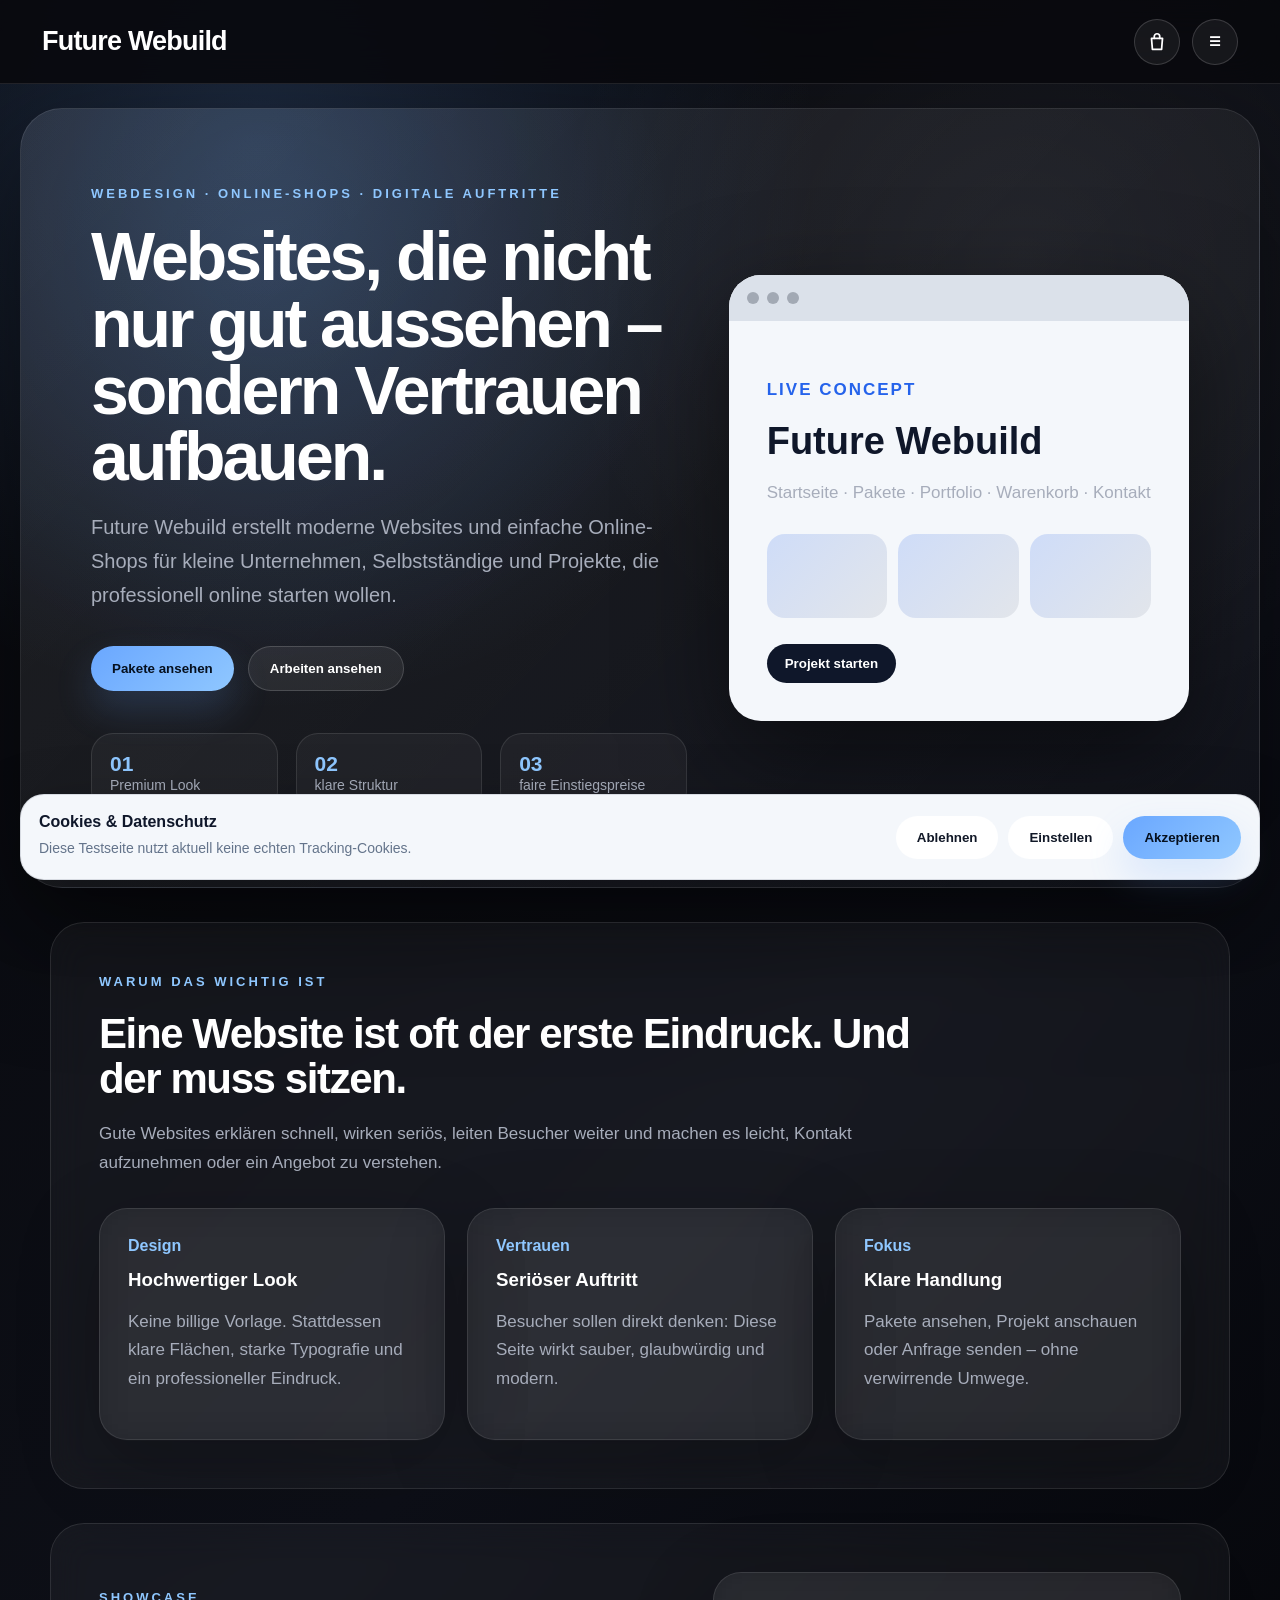
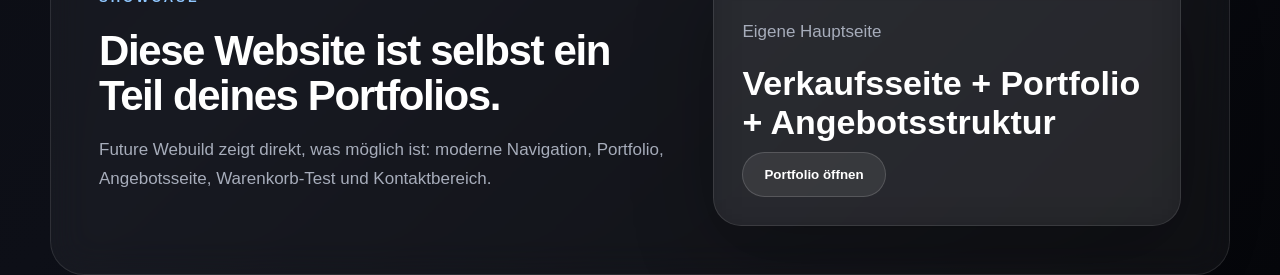
==== index.html @ d2b10a29 "premium version online" ====
<!DOCTYPE html>
<html lang="de">
<head>
  <meta charset="UTF-8">
  <meta name="viewport" content="width=device-width, initial-scale=1.0">
  <title>Future Webuild</title>
  <link rel="stylesheet" href="style.css">
</head>
<body>

<div id="cookieBanner" class="cookie-banner">
  <div>
    <strong>Cookies & Datenschutz</strong>
    <p>Diese Testseite nutzt aktuell keine echten Tracking-Cookies.</p>
  </div>
  <div class="cookie-actions">
    <button onclick="hideCookies()" class="soft-btn">Ablehnen</button>
    <button onclick="hideCookies()" class="soft-btn">Einstellen</button>
    <button onclick="hideCookies()" class="primary-btn">Akzeptieren</button>
  </div>
</div>

<header class="header">
  <div class="brand" onclick="showPage('home')">Future Webuild</div>

  <div class="header-actions">
    <button class="cart-clean-btn" onclick="showPage('cart')" aria-label="Warenkorb">
      <svg viewBox="0 0 24 24" class="bag-icon">
        <path d="M6 8h12l-1 12H7L6 8Z"></path>
        <path d="M9 8V6a3 3 0 0 1 6 0v2"></path>
      </svg>
    </button>

    <button class="menu-btn" onclick="toggleMenu()">☰</button>
  </div>

  <div id="menuDropdown" class="menu-dropdown hidden">
    <button onclick="showPageFromMenu('contact')">Kontakt</button>
    <button onclick="showPageFromMenu('about')">Über uns</button>
    <button onclick="showPageFromMenu('language')">Sprache</button>
    <button onclick="showPageFromMenu('orders')">Bestellungen</button>
    <button onclick="showPageFromMenu('account')">Konto erstellen / Login</button>
  </div>
</header>

<main>

  <section id="home" class="page">
    <div class="hero">
      <div class="hero-left">
        <p class="eyebrow">WEBDESIGN · ONLINE-SHOPS · DIGITALE AUFTRITTE</p>
        <h1>Websites, die nicht nur gut aussehen – sondern Vertrauen aufbauen.</h1>
        <p class="hero-text">
          Future Webuild erstellt moderne Websites und einfache Online-Shops für kleine Unternehmen,
          Selbstständige und Projekte, die professionell online starten wollen.
        </p>

        <div class="hero-actions">
          <button class="primary-btn" onclick="showPage('packages')">Pakete ansehen</button>
          <button class="secondary-btn" onclick="showPage('portfolio')">Arbeiten ansehen</button>
        </div>

        <div class="hero-trust">
          <div>
            <strong>01</strong>
            <span>Premium Look</span>
          </div>
          <div>
            <strong>02</strong>
            <span>klare Struktur</span>
          </div>
          <div>
            <strong>03</strong>
            <span>faire Einstiegspreise</span>
          </div>
        </div>
      </div>

      <div class="hero-right">
        <div class="website-preview">
          <div class="browser-top">
            <span></span><span></span><span></span>
          </div>

          <div class="preview-body">
            <p class="preview-label">LIVE CONCEPT</p>
            <h3>Future Webuild</h3>
            <p>Startseite · Pakete · Portfolio · Warenkorb · Kontakt</p>

            <div class="preview-grid">
              <div></div>
              <div></div>
              <div></div>
            </div>

            <button>Projekt starten</button>
          </div>
        </div>
      </div>
    </div>

    <section class="section">
      <div class="section-head">
        <p class="eyebrow">WARUM DAS WICHTIG IST</p>
        <h2>Eine Website ist oft der erste Eindruck. Und der muss sitzen.</h2>
        <p>
          Gute Websites erklären schnell, wirken seriös, leiten Besucher weiter und machen es leicht,
          Kontakt aufzunehmen oder ein Angebot zu verstehen.
        </p>
      </div>

      <div class="cards-grid">
        <div class="info-card">
          <span>Design</span>
          <h3>Hochwertiger Look</h3>
          <p>Keine billige Vorlage. Stattdessen klare Flächen, starke Typografie und ein professioneller Eindruck.</p>
        </div>

        <div class="info-card">
          <span>Vertrauen</span>
          <h3>Seriöser Auftritt</h3>
          <p>Besucher sollen direkt denken: Diese Seite wirkt sauber, glaubwürdig und modern.</p>
        </div>

        <div class="info-card">
          <span>Fokus</span>
          <h3>Klare Handlung</h3>
          <p>Pakete ansehen, Projekt anschauen oder Anfrage senden – ohne verwirrende Umwege.</p>
        </div>
      </div>
    </section>

    <section class="section split-section">
      <div>
        <p class="eyebrow">SHOWCASE</p>
        <h2>Diese Website ist selbst ein Teil deines Portfolios.</h2>
        <p>
          Future Webuild zeigt direkt, was möglich ist: moderne Navigation, Portfolio,
          Angebotsseite, Warenkorb-Test und Kontaktbereich.
        </p>
      </div>

      <div class="showcase-card">
        <p>Eigene Hauptseite</p>
        <h3>Verkaufsseite + Portfolio + Angebotsstruktur</h3>
        <button class="secondary-btn" onclick="showPage('portfolio')">Portfolio öffnen</button>
      </div>
    </section>
  </section>

  <section id="packages" class="page hidden">
    <div class="page-head">
      <p class="eyebrow">ANGEBOTE</p>
      <h1>Pakete für Websites und Online-Shops</h1>
      <p>
        Klare Einstiegspakete für Kunden, die online professioneller wirken wollen.
        Die Preise sind bewusst fair, weil Future Webuild noch im Aufbau ist.
      </p>
    </div>

    <h2 class="category-title">Website-Pakete</h2>

    <div class="price-grid">
      <div class="price-card">
        <p class="label">STARTER</p>
        <h2>Starter Website</h2>
        <p class="price">29 €</p>
        <p>Für eine einfache erste Online-Präsenz.</p>
        <ul>
          <li>1 einfache Startseite</li>
          <li>moderner Grundlook</li>
          <li>mobile Ansicht</li>
          <li>Basis-Struktur</li>
        </ul>
        <button class="primary-btn full" onclick="addToCart('Starter Website', 29)">In den Warenkorb</button>
      </div>

      <div class="price-card featured">
        <div class="badge">Empfohlen</div>
        <p class="label">BUSINESS</p>
        <h2>Basic Website</h2>
        <p class="price">59 €</p>
        <p>Für kleine Unternehmen, die seriöser wirken wollen.</p>
        <ul>
          <li>mehrere Bereiche</li>
          <li>Kontaktbereich</li>
          <li>bessere Struktur</li>
          <li>1 Korrekturrunde</li>
        </ul>
        <button class="primary-btn full" onclick="addToCart('Basic Website', 59)">In den Warenkorb</button>
      </div>

      <div class="price-card">
        <p class="label">PLUS</p>
        <h2>Plus Website</h2>
        <p class="price">99 €</p>
        <p>Für Projekte mit mehr Inhalt und stärkerem Design.</p>
        <ul>
          <li>mehr Abschnitte</li>
          <li>individuellere Optik</li>
          <li>Struktur-Beratung</li>
          <li>2 Korrekturrunden</li>
        </ul>
        <button class="primary-btn full" onclick="addToCart('Plus Website', 99)">In den Warenkorb</button>
      </div>
    </div>

    <h2 class="category-title">Online-Shop-Pakete</h2>

    <div class="price-grid two">
      <div class="price-card">
        <p class="label">SHOP START</p>
        <h2>Shop Starter</h2>
        <p class="price">79 €</p>
        <p>Für eine einfache Produkt- oder Shop-Vorstellung.</p>
        <ul>
          <li>Produktkarten</li>
          <li>Shop-Grundstruktur</li>
          <li>Warenkorb-Testlogik</li>
          <li>moderne Darstellung</li>
        </ul>
        <button class="primary-btn full" onclick="addToCart('Shop Starter', 79)">In den Warenkorb</button>
      </div>

      <div class="price-card">
        <p class="label">SHOP PRO</p>
        <h2>Shop Pro</h2>
        <p class="price">149 €</p>
        <p>Für einen professionelleren Shop-Auftritt.</p>
        <ul>
          <li>mehr Produktbereiche</li>
          <li>bessere Shop-Struktur</li>
          <li>Anfragefunktion</li>
          <li>Vorbereitung für Checkout</li>
        </ul>
        <button class="primary-btn full" onclick="addToCart('Shop Pro', 149)">In den Warenkorb</button>
      </div>
    </div>

    <div class="notice">
      <h3>Wichtig zu wissen</h3>
      <p>
        Echte Zahlungen, Kundenkonten, Datenbanken oder professionelle Rechtstexte sind spätere Erweiterungen.
        Aktuell geht es um moderne Websites, erste Shop-Strukturen und saubere Präsentation.
      </p>
    </div>
  </section>

  <section id="portfolio" class="page hidden">
    <div class="page-head">
      <p class="eyebrow">PORTFOLIO</p>
      <h1>Projekte, die Vertrauen schaffen</h1>
      <p>
        Ein gutes Portfolio zeigt nicht nur, dass etwas gebaut wurde – sondern welchen Eindruck eine Website erzeugen kann.
      </p>
    </div>

    <div class="portfolio-card">
      <div class="portfolio-visual cafe-visual">
        <p>Café Milano</p>
        <h2>Ein Ort für guten Kaffee und ruhige Momente.</h2>
        <div>
          <span>Karte</span>
          <span>Kontakt</span>
          <span>Reservierung</span>
        </div>
      </div>

      <div class="portfolio-info">
        <p class="eyebrow">DEMO-WEBSITE</p>
        <h2>Café Milano</h2>
        <p>
          Eine warme Café-Website mit Seitenwechsel, Kontaktbereich und Reservierungsansicht.
          Das Projekt zeigt, wie ein lokales Unternehmen hochwertiger wirken kann.
        </p>
        <button class="primary-btn" onclick="openCafe()">Projekt ansehen</button>
      </div>
    </div>

    <div class="portfolio-card reverse">
      <div class="portfolio-visual fw-visual">
        <p>Future Webuild</p>
        <h2>Die Hauptseite als eigenes Vorzeigeprojekt.</h2>
        <div>
          <span>Pakete</span>
          <span>Portfolio</span>
          <span>Warenkorb</span>
        </div>
      </div>

      <div class="portfolio-info">
        <p class="eyebrow">EIGENES PROJEKT</p>
        <h2>Future Webuild</h2>
        <p>
          Diese Website zeigt selbst, was angeboten wird: moderne Struktur, klare Angebote,
          Warenkorb-Test, Kontaktbereich und Portfolio.
        </p>
        <button class="secondary-btn" onclick="showPage('home')">Startseite ansehen</button>
      </div>
    </div>
  </section>

  <section id="cart" class="page hidden">
    <div class="page-head">
      <p class="eyebrow">WARENKORB</p>
      <h1>Deine Auswahl</h1>
      <p>Der Warenkorb ist aktuell ein Test. Echter Checkout kommt später.</p>
    </div>

    <div class="cart-layout">
      <div class="cart-box">
        <h2>Produkte</h2>
        <div id="cartItems"></div>
      </div>

      <div class="summary-box">
        <h2>Zusammenfassung</h2>
        <p>Gesamtbetrag</p>
        <h3><span id="total">0</span> €</h3>
        <button class="primary-btn full" onclick="checkout()">Checkout starten</button>
        <button class="secondary-btn full" onclick="clearCart()">Warenkorb leeren</button>
      </div>
    </div>
  </section>

  <section id="contact" class="page hidden">
    <div class="page-head">
      <p class="eyebrow">KONTAKT</p>
      <h1>Erzähl kurz, was du brauchst</h1>
      <p>Das Formular ist aktuell ein Test. Später kann echter Versand eingebaut werden.</p>
    </div>

    <div class="contact-layout">
      <form class="contact-form" onsubmit="sendRequest(event)">
        <label>Name</label>
        <input type="text" id="name" placeholder="Dein Name" required>

        <label>E-Mail</label>
        <input type="email" id="email" placeholder="deine@email.de" required>

        <label>Wunschpaket</label>
        <select id="packageChoice">
          <option>Starter Website</option>
          <option>Basic Website</option>
          <option>Plus Website</option>
          <option>Shop Starter</option>
          <option>Shop Pro</option>
          <option>Noch unsicher</option>
        </select>

        <label>Nachricht</label>
        <textarea id="message" placeholder="Beschreib kurz dein Projekt..." required></textarea>

        <button class="primary-btn full" type="submit">Anfrage senden</button>
      </form>

      <div class="contact-side">
        <h2>Was eine gute Anfrage enthält</h2>
        <p>Je klarer deine Infos, desto schneller kann ein passender Website-Plan entstehen.</p>
        <div class="mini-note">Website oder Online-Shop?</div>
        <div class="mini-note">Welche Inhalte brauchst du?</div>
        <div class="mini-note">Hast du Beispiele, die dir gefallen?</div>
      </div>
    </div>
  </section>

  <section id="about" class="page hidden simple-page">
    <h1>Über Future Webuild</h1>
    <p>
      Future Webuild ist ein junges Webdesign-Projekt für moderne Websites und einfache Online-Shops.
      Ziel ist es, kleineren Kunden einen professionellen Einstieg ins Internet zu ermöglichen.
    </p>

    <div class="about-grid">
      <div class="info-card">
        <h3>Für kleine Kunden</h3>
        <p>Ideal für lokale Unternehmen, Vereine, Creator und Selbstständige.</p>
      </div>

      <div class="info-card">
        <h3>Im Aufbau</h3>
        <p>Die Marke wächst Schritt für Schritt mit neuen Demo-Projekten und echten Referenzen.</p>
      </div>

      <div class="info-card">
        <h3>Klare Richtung</h3>
        <p>Websites sollen nicht nur funktionieren, sondern Vertrauen erzeugen.</p>
      </div>
    </div>
  </section>

  <section id="language" class="page hidden simple-page">
    <h1>Sprache</h1>
    <p>Die Sprachauswahl ist aktuell vorbereitet. Deutsch ist aktiv, Englisch kann später ergänzt werden.</p>

    <div class="language-box">
      <button class="primary-btn">Deutsch aktiv</button>
      <button class="secondary-btn">English später</button>
    </div>
  </section>

  <section id="orders" class="page hidden simple-page">
    <h1>Bestellungen</h1>
    <p>Hier werden später Kundenbestellungen, Projektstatus und gebuchte Pakete angezeigt.</p>

    <div class="orders-box">
      <h3>Noch keine Bestellungen</h3>
      <p>Sobald ein echter Checkout oder ein Kundenbereich eingebaut wird, erscheinen hier die Projekte.</p>
    </div>
  </section>

  <section id="account" class="page hidden simple-page">
    <h1>Konto erstellen / Login</h1>
    <p>Dieser Bereich ist aktuell ein visueller Prototyp. Echte Konten brauchen später Backend und Datenbank.</p>

    <div id="loginArea" class="login-box">
      <input type="text" placeholder="E-Mail">
      <input type="password" id="pw" placeholder="Passwort">
      <button class="primary-btn" onclick="login()">Einloggen</button>
    </div>

    <div id="adminArea" class="admin hidden">
      <div class="admin-top">
        <h2>Angemeldet</h2>
        <button class="danger-btn" onclick="logout()">Logout</button>
      </div>

      <div class="about-grid">
        <div class="info-card">
          <h3>Konto</h3>
          <p>Später könnten hier Kundendaten angezeigt werden.</p>
        </div>
        <div class="info-card">
          <h3>Bestellungen</h3>
          <p>Später werden hier gebuchte Projekte angezeigt.</p>
        </div>
        <div class="info-card">
          <h3>Status</h3>
          <p>Projektfortschritt könnte später sichtbar werden.</p>
        </div>
      </div>
    </div>
  </section>

</main>

<script src="script.js"></script>
</body>
</html>
---- style.css ----
* {
  box-sizing: border-box;
}

:root {
  --black: #08090d;
  --dark: #0d0f17;
  --panel: #12141f;
  --panel2: #171a27;
  --silver: #e5e7eb;
  --soft: #a7adbb;
  --muted: #767d8f;
  --line: rgba(255, 255, 255, 0.10);
  --line2: rgba(255, 255, 255, 0.16);
  --blue: #6aa7ff;
  --blue2: #8fc7ff;
  --white: #ffffff;
  --danger: #ef4444;
}

body {
  margin: 0;
  min-height: 100vh;
  font-family: Arial, sans-serif;
  color: var(--white);
  background:
    radial-gradient(circle at 20% 8%, rgba(106, 167, 255, 0.20), transparent 28%),
    radial-gradient(circle at 80% 14%, rgba(255, 255, 255, 0.06), transparent 25%),
    linear-gradient(135deg, var(--black), var(--dark) 60%, #05060a);
}

.header {
  position: fixed;
  top: 0;
  width: 100%;
  height: 84px;
  padding: 0 42px;
  display: flex;
  align-items: center;
  justify-content: space-between;
  background: rgba(8, 9, 13, 0.88);
  backdrop-filter: blur(18px);
  border-bottom: 1px solid var(--line);
  z-index: 1000;
}

.brand {
  font-size: 27px;
  font-weight: 900;
  letter-spacing: -0.8px;
  cursor: pointer;
}

.header-actions {
  display: flex;
  align-items: center;
  gap: 12px;
}

button {
  border: none;
  font-family: Arial, sans-serif;
  cursor: pointer;
  font-weight: 900;
  transition: 0.2s ease;
}

button:hover {
  transform: translateY(-2px);
}

.menu-btn,
.cart-clean-btn {
  width: 46px;
  height: 46px;
  border-radius: 999px;
  color: var(--white);
  background: rgba(255, 255, 255, 0.06);
  border: 1px solid var(--line2);
  display: flex;
  align-items: center;
  justify-content: center;
}

.cart-clean-btn:hover,
.menu-btn:hover {
  background: rgba(255, 255, 255, 0.10);
}

.bag-icon {
  width: 22px;
  height: 22px;
  fill: none;
  stroke: white;
  stroke-width: 1.9;
  stroke-linecap: round;
  stroke-linejoin: round;
}

.menu-dropdown {
  position: absolute;
  top: 94px;
  right: 42px;
  width: 280px;
  padding: 12px;
  border-radius: 24px;
  background: rgba(229, 231, 235, 0.98);
  border: 1px solid rgba(15, 23, 42, 0.10);
  box-shadow: 0 30px 90px rgba(0, 0, 0, 0.45);
}

.menu-dropdown button {
  width: 100%;
  padding: 15px;
  margin: 4px 0;
  text-align: left;
  border-radius: 16px;
  color: #111827;
  background: transparent;
}

.menu-dropdown button:hover {
  background: rgba(15, 23, 42, 0.08);
}

main {
  padding-top: 84px;
}

.page {
  min-height: calc(100vh - 84px);
  animation: pageIn 0.25s ease;
}

.hero {
  width: min(1240px, calc(100% - 40px));
  min-height: calc(100vh - 120px);
  margin: 24px auto 0;
  padding: 70px;
  display: grid;
  grid-template-columns: 1.1fr 0.85fr;
  gap: 42px;
  align-items: center;
  border-radius: 42px;
  background:
    linear-gradient(135deg, rgba(255, 255, 255, 0.085), rgba(255, 255, 255, 0.025)),
    radial-gradient(circle at 20% 20%, rgba(106, 167, 255, 0.13), transparent 35%);
  border: 1px solid var(--line);
  box-shadow: 0 45px 120px rgba(0, 0, 0, 0.52);
}

.eyebrow {
  margin: 0 0 18px;
  color: var(--blue2);
  font-size: 13px;
  letter-spacing: 3px;
  font-weight: 900;
}

h1 {
  margin: 0;
  font-size: 68px;
  line-height: 0.98;
  letter-spacing: -3px;
}

h2 {
  margin: 0 0 18px;
  font-size: 42px;
  line-height: 1.08;
  letter-spacing: -1.4px;
}

h3 {
  margin: 0 0 10px;
}

p {
  color: var(--soft);
  line-height: 1.7;
  font-size: 17px;
}

.hero-text {
  max-width: 760px;
  font-size: 20px;
}

.hero-actions {
  margin-top: 34px;
  display: flex;
  gap: 14px;
  flex-wrap: wrap;
}

.primary-btn,
.secondary-btn,
.danger-btn,
.soft-btn {
  border-radius: 999px;
  padding: 14px 21px;
}

.primary-btn {
  background: linear-gradient(135deg, var(--blue), var(--blue2));
  color: #06101f;
  box-shadow: 0 18px 38px rgba(106, 167, 255, 0.20);
}

.secondary-btn {
  color: white;
  background: rgba(255, 255, 255, 0.07);
  border: 1px solid var(--line2);
}

.danger-btn {
  background: var(--danger);
  color: white;
}

.soft-btn {
  background: white;
  color: #111827;
}

.full {
  width: 100%;
}

.hero-trust {
  margin-top: 42px;
  display: grid;
  grid-template-columns: repeat(3, 1fr);
  gap: 18px;
}

.hero-trust div {
  padding: 18px;
  border-radius: 22px;
  background: rgba(255,255,255,0.045);
  border: 1px solid var(--line);
}

.hero-trust strong {
  display: block;
  color: var(--blue2);
  font-size: 21px;
}

.hero-trust span {
  color: var(--soft);
  font-size: 14px;
}

.website-preview {
  overflow: hidden;
  border-radius: 32px;
  background: #f4f7fb;
  color: #0f172a;
  box-shadow: 0 32px 100px rgba(0,0,0,0.50);
}

.browser-top {
  height: 46px;
  background: #dbe1ea;
  display: flex;
  align-items: center;
  gap: 8px;
  padding: 0 18px;
}

.browser-top span {
  width: 12px;
  height: 12px;
  border-radius: 999px;
  background: rgba(15, 23, 42, 0.28);
}

.preview-body {
  padding: 38px;
}

.preview-label {
  color: #2563eb;
  font-weight: 900;
  letter-spacing: 2px;
}

.preview-body h3 {
  font-size: 38px;
  line-height: 1.05;
}

.preview-grid {
  margin: 26px 0;
  display: grid;
  grid-template-columns: repeat(3, 1fr);
  gap: 11px;
}

.preview-grid div {
  height: 84px;
  border-radius: 18px;
  background: linear-gradient(135deg, rgba(37,99,235,0.18), rgba(15,23,42,0.08));
}

.preview-body button {
  padding: 12px 18px;
  border-radius: 999px;
  color: white;
  background: #0f172a;
}

.section,
.page-head,
.price-grid,
.portfolio-card,
.cart-layout,
.contact-layout,
.simple-page {
  width: min(1180px, calc(100% - 40px));
  margin-left: auto;
  margin-right: auto;
}

.section {
  margin-top: 34px;
  padding: 48px;
  border-radius: 34px;
  background: rgba(255,255,255,0.045);
  border: 1px solid var(--line);
  backdrop-filter: blur(18px);
}

.section-head {
  max-width: 850px;
  margin-bottom: 30px;
}

.cards-grid,
.about-grid,
.price-grid {
  display: grid;
  grid-template-columns: repeat(3, 1fr);
  gap: 22px;
}

.info-card,
.showcase-card,
.price-card,
.notice,
.portfolio-card,
.cart-box,
.summary-box,
.contact-form,
.contact-side,
.orders-box,
.support-box,
.mini-note {
  background: rgba(255,255,255,0.055);
  border: 1px solid var(--line);
  border-radius: 28px;
  box-shadow: 0 24px 80px rgba(0,0,0,0.26);
  backdrop-filter: blur(18px);
}

.info-card,
.showcase-card,
.support-box,
.orders-box,
.mini-note {
  padding: 28px;
}

.info-card span {
  display: inline-block;
  color: var(--blue2);
  font-weight: 900;
  margin-bottom: 14px;
}

.split-section {
  display: grid;
  grid-template-columns: 1fr 0.8fr;
  gap: 30px;
  align-items: center;
}

.showcase-card h3 {
  font-size: 34px;
}

.page-head {
  text-align: center;
  padding: 72px 20px 42px;
}

.page-head p {
  max-width: 740px;
  margin: 16px auto 0;
}

.category-title {
  width: min(1180px, calc(100% - 40px));
  margin: 38px auto 20px;
}

.price-grid {
  gap: 22px;
}

.price-grid.two {
  grid-template-columns: repeat(2, 1fr);
}

.price-card {
  padding: 30px;
  position: relative;
}

.price-card.featured {
  border: 2px solid rgba(143, 199, 255, 0.44);
  transform: translateY(-10px);
}

.label {
  color: var(--blue2);
  font-size: 13px;
  letter-spacing: 2px;
  font-weight: 900;
}

.price {
  color: white;
  font-size: 52px;
  font-weight: 900;
  margin: 12px 0;
}

.badge {
  position: absolute;
  top: 20px;
  right: 20px;
  background: linear-gradient(135deg, var(--blue), var(--blue2));
  color: #06101f;
  padding: 8px 13px;
  border-radius: 999px;
  font-size: 12px;
  font-weight: 900;
}

ul {
  color: var(--soft);
  line-height: 1.9;
  padding-left: 20px;
}

.notice {
  padding: 28px;
  margin-top: 30px;
}

.portfolio-card {
  display: grid;
  grid-template-columns: 1fr 1fr;
  overflow: hidden;
  margin-bottom: 30px;
}

.portfolio-card.reverse .portfolio-visual {
  order: 2;
}

.portfolio-visual {
  min-height: 430px;
  padding: 42px;
  display: flex;
  flex-direction: column;
  justify-content: center;
}

.cafe-visual {
  background: #fff8ee;
}

.fw-visual {
  background:
    radial-gradient(circle at 20% 20%, rgba(106,167,255,0.22), transparent 35%),
    #0b0f18;
}

.portfolio-visual p {
  color: #a15c2f;
  font-weight: 900;
  letter-spacing: 2px;
}

.fw-visual p {
  color: var(--blue2);
}

.portfolio-visual h2 {
  color: #3b2416;
  max-width: 470px;
}

.fw-visual h2 {
  color: white;
}

.portfolio-visual span {
  display: inline-block;
  background: #111827;
  color: white;
  padding: 10px 14px;
  border-radius: 999px;
  margin: 6px 6px 0 0;
  font-size: 13px;
  font-weight: 900;
}

.portfolio-info {
  padding: 42px;
  display: flex;
  flex-direction: column;
  justify-content: center;
}

.cart-layout,
.contact-layout {
  display: grid;
  grid-template-columns: 1.5fr 0.9fr;
  gap: 24px;
}

.cart-box,
.summary-box,
.contact-form,
.contact-side,
.simple-page {
  padding: 32px;
}

.cart-item {
  padding: 18px;
  border-radius: 18px;
  background: rgba(255,255,255,0.065);
  border: 1px solid var(--line);
  display: flex;
  justify-content: space-between;
  align-items: center;
  margin-bottom: 14px;
}

.summary-box h3 {
  font-size: 46px;
}

.contact-form {
  display: flex;
  flex-direction: column;
  gap: 12px;
}

label {
  font-weight: 900;
}

input,
select,
textarea {
  width: 100%;
  padding: 15px 16px;
  border-radius: 16px;
  border: 1px solid var(--line);
  font-family: Arial, sans-serif;
  font-weight: 700;
  outline: none;
}

textarea {
  min-height: 140px;
  resize: vertical;
}

.language-box,
.login-box,
.admin-top {
  display: flex;
  gap: 12px;
  flex-wrap: wrap;
  align-items: center;
}

.admin {
  margin-top: 28px;
}

.cookie-banner {
  position: fixed;
  left: 20px;
  right: 20px;
  bottom: 20px;
  background: #f4f7fb;
  color: #0f172a;
  border: 1px solid rgba(15,23,42,0.12);
  border-radius: 24px;
  padding: 18px;
  display: flex;
  justify-content: space-between;
  gap: 20px;
  z-index: 3000;
  box-shadow: 0 24px 70px rgba(0,0,0,0.25);
}

.cookie-banner p {
  color: #64748b;
  margin: 6px 0 0;
  font-size: 14px;
}

.cookie-actions {
  display: flex;
  gap: 10px;
  align-items: center;
  flex-wrap: wrap;
}

.hidden {
  display: none;
}

@keyframes pageIn {
  from {
    opacity: 0;
    transform: translateY(12px);
  }

  to {
    opacity: 1;
    transform: translateY(0);
  }
}

@media (max-width: 950px) {
  .header {
    padding: 0 18px;
  }

  h1 {
    font-size: 44px;
  }

  h2 {
    font-size: 32px;
  }

  .hero,
  .hero-trust,
  .cards-grid,
  .about-grid,
  .split-section,
  .price-grid,
  .price-grid.two,
  .portfolio-card,
  .cart-layout,
  .contact-layout {
    grid-template-columns: 1fr;
  }

  .hero {
    padding: 42px 24px;
  }

  .price-card.featured {
    transform: none;
  }

  .portfolio-card.reverse .portfolio-visual {
    order: 0;
  }

  .cookie-banner {
    flex-direction: column;
  }
}
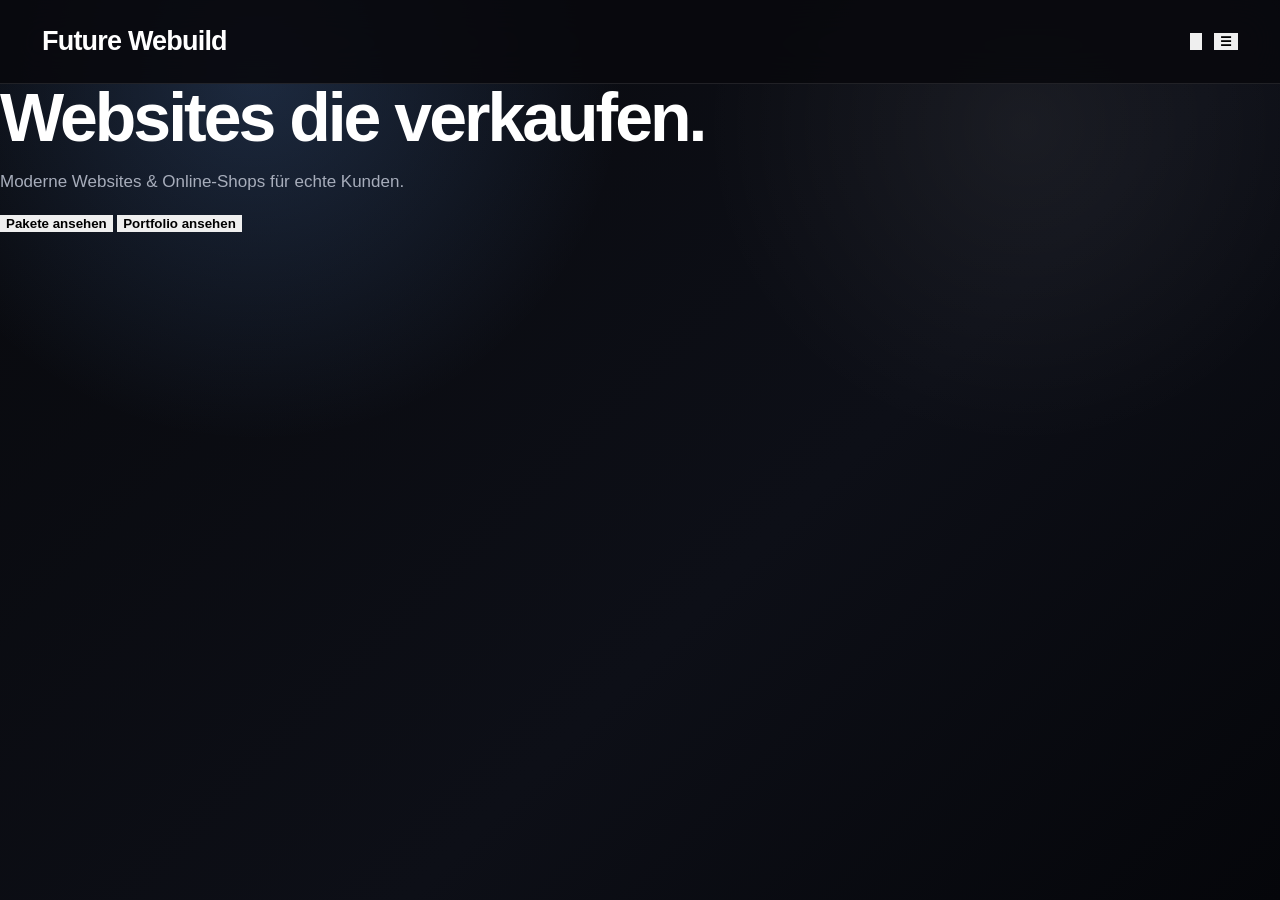
==== commit 2c6de80c: "form fix" ====
--- a/index.html
+++ b/index.html
@@ -1,446 +1,117 @@
 <!DOCTYPE html>
 <html lang="de">
 <head>
-  <meta charset="UTF-8">
-  <meta name="viewport" content="width=device-width, initial-scale=1.0">
-  <title>Future Webuild</title>
-  <link rel="stylesheet" href="style.css">
+<meta charset="UTF-8">
+<meta name="viewport" content="width=device-width, initial-scale=1.0">
+<title>Future Webuild</title>
+<link rel="stylesheet" href="style.css">
 </head>
+
 <body>
-
-<div id="cookieBanner" class="cookie-banner">
-  <div>
-    <strong>Cookies & Datenschutz</strong>
-    <p>Diese Testseite nutzt aktuell keine echten Tracking-Cookies.</p>
-  </div>
-  <div class="cookie-actions">
-    <button onclick="hideCookies()" class="soft-btn">Ablehnen</button>
-    <button onclick="hideCookies()" class="soft-btn">Einstellen</button>
-    <button onclick="hideCookies()" class="primary-btn">Akzeptieren</button>
-  </div>
-</div>
 
 <header class="header">
   <div class="brand" onclick="showPage('home')">Future Webuild</div>
 
   <div class="header-actions">
-    <button class="cart-clean-btn" onclick="showPage('cart')" aria-label="Warenkorb">
-      <svg viewBox="0 0 24 24" class="bag-icon">
+    <button class="icon-btn" onclick="showPage('cart')">
+      <svg viewBox="0 0 24 24" class="icon">
         <path d="M6 8h12l-1 12H7L6 8Z"></path>
         <path d="M9 8V6a3 3 0 0 1 6 0v2"></path>
       </svg>
     </button>
 
-    <button class="menu-btn" onclick="toggleMenu()">☰</button>
+    <button class="icon-btn" onclick="toggleMenu()">☰</button>
   </div>
 
-  <div id="menuDropdown" class="menu-dropdown hidden">
-    <button onclick="showPageFromMenu('contact')">Kontakt</button>
-    <button onclick="showPageFromMenu('about')">Über uns</button>
-    <button onclick="showPageFromMenu('language')">Sprache</button>
-    <button onclick="showPageFromMenu('orders')">Bestellungen</button>
-    <button onclick="showPageFromMenu('account')">Konto erstellen / Login</button>
+  <div id="menu" class="menu hidden">
+    <button onclick="openPage('contact')">Kontakt</button>
+    <button onclick="openPage('about')">Über uns</button>
+    <button onclick="openPage('language')">Sprache</button>
+    <button onclick="openPage('orders')">Bestellungen</button>
+    <button onclick="openPage('account')">Konto erstellen / Login</button>
   </div>
 </header>
 
 <main>
 
-  <section id="home" class="page">
-    <div class="hero">
-      <div class="hero-left">
-        <p class="eyebrow">WEBDESIGN · ONLINE-SHOPS · DIGITALE AUFTRITTE</p>
-        <h1>Websites, die nicht nur gut aussehen – sondern Vertrauen aufbauen.</h1>
-        <p class="hero-text">
-          Future Webuild erstellt moderne Websites und einfache Online-Shops für kleine Unternehmen,
-          Selbstständige und Projekte, die professionell online starten wollen.
-        </p>
+<!-- START -->
+<section id="home" class="page">
+  <h1>Websites die verkaufen.</h1>
+  <p>Moderne Websites & Online-Shops für echte Kunden.</p>
 
-        <div class="hero-actions">
-          <button class="primary-btn" onclick="showPage('packages')">Pakete ansehen</button>
-          <button class="secondary-btn" onclick="showPage('portfolio')">Arbeiten ansehen</button>
-        </div>
+  <button onclick="showPage('packages')">Pakete ansehen</button>
+  <button onclick="showPage('portfolio')">Portfolio ansehen</button>
+</section>
 
-        <div class="hero-trust">
-          <div>
-            <strong>01</strong>
-            <span>Premium Look</span>
-          </div>
-          <div>
-            <strong>02</strong>
-            <span>klare Struktur</span>
-          </div>
-          <div>
-            <strong>03</strong>
-            <span>faire Einstiegspreise</span>
-          </div>
-        </div>
-      </div>
+<!-- PAKETE -->
+<section id="packages" class="page hidden">
+  <h1>Pakete</h1>
 
-      <div class="hero-right">
-        <div class="website-preview">
-          <div class="browser-top">
-            <span></span><span></span><span></span>
-          </div>
+  <button onclick="addToCart('Starter',29)">Starter 29€</button>
+  <button onclick="addToCart('Basic',59)">Basic 59€</button>
+  <button onclick="addToCart('Plus',99)">Plus 99€</button>
+</section>
 
-          <div class="preview-body">
-            <p class="preview-label">LIVE CONCEPT</p>
-            <h3>Future Webuild</h3>
-            <p>Startseite · Pakete · Portfolio · Warenkorb · Kontakt</p>
+<!-- PORTFOLIO -->
+<section id="portfolio" class="page hidden">
+  <h1>Portfolio</h1>
 
-            <div class="preview-grid">
-              <div></div>
-              <div></div>
-              <div></div>
-            </div>
+  <button onclick="openCafe()">Café Milano ansehen</button>
+</section>
 
-            <button>Projekt starten</button>
-          </div>
-        </div>
-      </div>
-    </div>
+<!-- WARENKORB -->
+<section id="cart" class="page hidden">
+  <h1>Warenkorb</h1>
+  <div id="cartItems"></div>
+  <p>Gesamt: <span id="total">0</span> €</p>
+</section>
 
-    <section class="section">
-      <div class="section-head">
-        <p class="eyebrow">WARUM DAS WICHTIG IST</p>
-        <h2>Eine Website ist oft der erste Eindruck. Und der muss sitzen.</h2>
-        <p>
-          Gute Websites erklären schnell, wirken seriös, leiten Besucher weiter und machen es leicht,
-          Kontakt aufzunehmen oder ein Angebot zu verstehen.
-        </p>
-      </div>
+<!-- KONTAKT (JETZT ECHT) -->
+<section id="contact" class="page hidden">
+  <h1>Kontakt</h1>
 
-      <div class="cards-grid">
-        <div class="info-card">
-          <span>Design</span>
-          <h3>Hochwertiger Look</h3>
-          <p>Keine billige Vorlage. Stattdessen klare Flächen, starke Typografie und ein professioneller Eindruck.</p>
-        </div>
+  <form action="https://formspree.io/f/mbdwldyl" method="POST">
 
-        <div class="info-card">
-          <span>Vertrauen</span>
-          <h3>Seriöser Auftritt</h3>
-          <p>Besucher sollen direkt denken: Diese Seite wirkt sauber, glaubwürdig und modern.</p>
-        </div>
+    <input type="text" name="name" placeholder="Name" required>
+    <input type="email" name="email" placeholder="Email" required>
 
-        <div class="info-card">
-          <span>Fokus</span>
-          <h3>Klare Handlung</h3>
-          <p>Pakete ansehen, Projekt anschauen oder Anfrage senden – ohne verwirrende Umwege.</p>
-        </div>
-      </div>
-    </section>
+    <select name="package">
+      <option>Starter</option>
+      <option>Basic</option>
+      <option>Plus</option>
+    </select>
 
-    <section class="section split-section">
-      <div>
-        <p class="eyebrow">SHOWCASE</p>
-        <h2>Diese Website ist selbst ein Teil deines Portfolios.</h2>
-        <p>
-          Future Webuild zeigt direkt, was möglich ist: moderne Navigation, Portfolio,
-          Angebotsseite, Warenkorb-Test und Kontaktbereich.
-        </p>
-      </div>
+    <textarea name="message" placeholder="Nachricht" required></textarea>
 
-      <div class="showcase-card">
-        <p>Eigene Hauptseite</p>
-        <h3>Verkaufsseite + Portfolio + Angebotsstruktur</h3>
-        <button class="secondary-btn" onclick="showPage('portfolio')">Portfolio öffnen</button>
-      </div>
-    </section>
-  </section>
+    <button type="submit">Senden</button>
+  </form>
+</section>
 
-  <section id="packages" class="page hidden">
-    <div class="page-head">
-      <p class="eyebrow">ANGEBOTE</p>
-      <h1>Pakete für Websites und Online-Shops</h1>
-      <p>
-        Klare Einstiegspakete für Kunden, die online professioneller wirken wollen.
-        Die Preise sind bewusst fair, weil Future Webuild noch im Aufbau ist.
-      </p>
-    </div>
+<!-- ÜBER UNS -->
+<section id="about" class="page hidden">
+  <h1>Über uns</h1>
+  <p>Future Webuild erstellt moderne Websites für Unternehmen.</p>
+</section>
 
-    <h2 class="category-title">Website-Pakete</h2>
+<!-- SPRACHE -->
+<section id="language" class="page hidden">
+  <h1>Sprache</h1>
+  <button>Deutsch</button>
+  <button>English</button>
+</section>
 
-    <div class="price-grid">
-      <div class="price-card">
-        <p class="label">STARTER</p>
-        <h2>Starter Website</h2>
-        <p class="price">29 €</p>
-        <p>Für eine einfache erste Online-Präsenz.</p>
-        <ul>
-          <li>1 einfache Startseite</li>
-          <li>moderner Grundlook</li>
-          <li>mobile Ansicht</li>
-          <li>Basis-Struktur</li>
-        </ul>
-        <button class="primary-btn full" onclick="addToCart('Starter Website', 29)">In den Warenkorb</button>
-      </div>
+<!-- BESTELLUNGEN -->
+<section id="orders" class="page hidden">
+  <h1>Bestellungen</h1>
+  <p>Noch keine Bestellungen.</p>
+</section>
 
-      <div class="price-card featured">
-        <div class="badge">Empfohlen</div>
-        <p class="label">BUSINESS</p>
-        <h2>Basic Website</h2>
-        <p class="price">59 €</p>
-        <p>Für kleine Unternehmen, die seriöser wirken wollen.</p>
-        <ul>
-          <li>mehrere Bereiche</li>
-          <li>Kontaktbereich</li>
-          <li>bessere Struktur</li>
-          <li>1 Korrekturrunde</li>
-        </ul>
-        <button class="primary-btn full" onclick="addToCart('Basic Website', 59)">In den Warenkorb</button>
-      </div>
-
-      <div class="price-card">
-        <p class="label">PLUS</p>
-        <h2>Plus Website</h2>
-        <p class="price">99 €</p>
-        <p>Für Projekte mit mehr Inhalt und stärkerem Design.</p>
-        <ul>
-          <li>mehr Abschnitte</li>
-          <li>individuellere Optik</li>
-          <li>Struktur-Beratung</li>
-          <li>2 Korrekturrunden</li>
-        </ul>
-        <button class="primary-btn full" onclick="addToCart('Plus Website', 99)">In den Warenkorb</button>
-      </div>
-    </div>
-
-    <h2 class="category-title">Online-Shop-Pakete</h2>
-
-    <div class="price-grid two">
-      <div class="price-card">
-        <p class="label">SHOP START</p>
-        <h2>Shop Starter</h2>
-        <p class="price">79 €</p>
-        <p>Für eine einfache Produkt- oder Shop-Vorstellung.</p>
-        <ul>
-          <li>Produktkarten</li>
-          <li>Shop-Grundstruktur</li>
-          <li>Warenkorb-Testlogik</li>
-          <li>moderne Darstellung</li>
-        </ul>
-        <button class="primary-btn full" onclick="addToCart('Shop Starter', 79)">In den Warenkorb</button>
-      </div>
-
-      <div class="price-card">
-        <p class="label">SHOP PRO</p>
-        <h2>Shop Pro</h2>
-        <p class="price">149 €</p>
-        <p>Für einen professionelleren Shop-Auftritt.</p>
-        <ul>
-          <li>mehr Produktbereiche</li>
-          <li>bessere Shop-Struktur</li>
-          <li>Anfragefunktion</li>
-          <li>Vorbereitung für Checkout</li>
-        </ul>
-        <button class="primary-btn full" onclick="addToCart('Shop Pro', 149)">In den Warenkorb</button>
-      </div>
-    </div>
-
-    <div class="notice">
-      <h3>Wichtig zu wissen</h3>
-      <p>
-        Echte Zahlungen, Kundenkonten, Datenbanken oder professionelle Rechtstexte sind spätere Erweiterungen.
-        Aktuell geht es um moderne Websites, erste Shop-Strukturen und saubere Präsentation.
-      </p>
-    </div>
-  </section>
-
-  <section id="portfolio" class="page hidden">
-    <div class="page-head">
-      <p class="eyebrow">PORTFOLIO</p>
-      <h1>Projekte, die Vertrauen schaffen</h1>
-      <p>
-        Ein gutes Portfolio zeigt nicht nur, dass etwas gebaut wurde – sondern welchen Eindruck eine Website erzeugen kann.
-      </p>
-    </div>
-
-    <div class="portfolio-card">
-      <div class="portfolio-visual cafe-visual">
-        <p>Café Milano</p>
-        <h2>Ein Ort für guten Kaffee und ruhige Momente.</h2>
-        <div>
-          <span>Karte</span>
-          <span>Kontakt</span>
-          <span>Reservierung</span>
-        </div>
-      </div>
-
-      <div class="portfolio-info">
-        <p class="eyebrow">DEMO-WEBSITE</p>
-        <h2>Café Milano</h2>
-        <p>
-          Eine warme Café-Website mit Seitenwechsel, Kontaktbereich und Reservierungsansicht.
-          Das Projekt zeigt, wie ein lokales Unternehmen hochwertiger wirken kann.
-        </p>
-        <button class="primary-btn" onclick="openCafe()">Projekt ansehen</button>
-      </div>
-    </div>
-
-    <div class="portfolio-card reverse">
-      <div class="portfolio-visual fw-visual">
-        <p>Future Webuild</p>
-        <h2>Die Hauptseite als eigenes Vorzeigeprojekt.</h2>
-        <div>
-          <span>Pakete</span>
-          <span>Portfolio</span>
-          <span>Warenkorb</span>
-        </div>
-      </div>
-
-      <div class="portfolio-info">
-        <p class="eyebrow">EIGENES PROJEKT</p>
-        <h2>Future Webuild</h2>
-        <p>
-          Diese Website zeigt selbst, was angeboten wird: moderne Struktur, klare Angebote,
-          Warenkorb-Test, Kontaktbereich und Portfolio.
-        </p>
-        <button class="secondary-btn" onclick="showPage('home')">Startseite ansehen</button>
-      </div>
-    </div>
-  </section>
-
-  <section id="cart" class="page hidden">
-    <div class="page-head">
-      <p class="eyebrow">WARENKORB</p>
-      <h1>Deine Auswahl</h1>
-      <p>Der Warenkorb ist aktuell ein Test. Echter Checkout kommt später.</p>
-    </div>
-
-    <div class="cart-layout">
-      <div class="cart-box">
-        <h2>Produkte</h2>
-        <div id="cartItems"></div>
-      </div>
-
-      <div class="summary-box">
-        <h2>Zusammenfassung</h2>
-        <p>Gesamtbetrag</p>
-        <h3><span id="total">0</span> €</h3>
-        <button class="primary-btn full" onclick="checkout()">Checkout starten</button>
-        <button class="secondary-btn full" onclick="clearCart()">Warenkorb leeren</button>
-      </div>
-    </div>
-  </section>
-
-  <section id="contact" class="page hidden">
-    <div class="page-head">
-      <p class="eyebrow">KONTAKT</p>
-      <h1>Erzähl kurz, was du brauchst</h1>
-      <p>Das Formular ist aktuell ein Test. Später kann echter Versand eingebaut werden.</p>
-    </div>
-
-    <div class="contact-layout">
-      <form class="contact-form" onsubmit="sendRequest(event)">
-        <label>Name</label>
-        <input type="text" id="name" placeholder="Dein Name" required>
-
-        <label>E-Mail</label>
-        <input type="email" id="email" placeholder="deine@email.de" required>
-
-        <label>Wunschpaket</label>
-        <select id="packageChoice">
-          <option>Starter Website</option>
-          <option>Basic Website</option>
-          <option>Plus Website</option>
-          <option>Shop Starter</option>
-          <option>Shop Pro</option>
-          <option>Noch unsicher</option>
-        </select>
-
-        <label>Nachricht</label>
-        <textarea id="message" placeholder="Beschreib kurz dein Projekt..." required></textarea>
-
-        <button class="primary-btn full" type="submit">Anfrage senden</button>
-      </form>
-
-      <div class="contact-side">
-        <h2>Was eine gute Anfrage enthält</h2>
-        <p>Je klarer deine Infos, desto schneller kann ein passender Website-Plan entstehen.</p>
-        <div class="mini-note">Website oder Online-Shop?</div>
-        <div class="mini-note">Welche Inhalte brauchst du?</div>
-        <div class="mini-note">Hast du Beispiele, die dir gefallen?</div>
-      </div>
-    </div>
-  </section>
-
-  <section id="about" class="page hidden simple-page">
-    <h1>Über Future Webuild</h1>
-    <p>
-      Future Webuild ist ein junges Webdesign-Projekt für moderne Websites und einfache Online-Shops.
-      Ziel ist es, kleineren Kunden einen professionellen Einstieg ins Internet zu ermöglichen.
-    </p>
-
-    <div class="about-grid">
-      <div class="info-card">
-        <h3>Für kleine Kunden</h3>
-        <p>Ideal für lokale Unternehmen, Vereine, Creator und Selbstständige.</p>
-      </div>
-
-      <div class="info-card">
-        <h3>Im Aufbau</h3>
-        <p>Die Marke wächst Schritt für Schritt mit neuen Demo-Projekten und echten Referenzen.</p>
-      </div>
-
-      <div class="info-card">
-        <h3>Klare Richtung</h3>
-        <p>Websites sollen nicht nur funktionieren, sondern Vertrauen erzeugen.</p>
-      </div>
-    </div>
-  </section>
-
-  <section id="language" class="page hidden simple-page">
-    <h1>Sprache</h1>
-    <p>Die Sprachauswahl ist aktuell vorbereitet. Deutsch ist aktiv, Englisch kann später ergänzt werden.</p>
-
-    <div class="language-box">
-      <button class="primary-btn">Deutsch aktiv</button>
-      <button class="secondary-btn">English später</button>
-    </div>
-  </section>
-
-  <section id="orders" class="page hidden simple-page">
-    <h1>Bestellungen</h1>
-    <p>Hier werden später Kundenbestellungen, Projektstatus und gebuchte Pakete angezeigt.</p>
-
-    <div class="orders-box">
-      <h3>Noch keine Bestellungen</h3>
-      <p>Sobald ein echter Checkout oder ein Kundenbereich eingebaut wird, erscheinen hier die Projekte.</p>
-    </div>
-  </section>
-
-  <section id="account" class="page hidden simple-page">
-    <h1>Konto erstellen / Login</h1>
-    <p>Dieser Bereich ist aktuell ein visueller Prototyp. Echte Konten brauchen später Backend und Datenbank.</p>
-
-    <div id="loginArea" class="login-box">
-      <input type="text" placeholder="E-Mail">
-      <input type="password" id="pw" placeholder="Passwort">
-      <button class="primary-btn" onclick="login()">Einloggen</button>
-    </div>
-
-    <div id="adminArea" class="admin hidden">
-      <div class="admin-top">
-        <h2>Angemeldet</h2>
-        <button class="danger-btn" onclick="logout()">Logout</button>
-      </div>
-
-      <div class="about-grid">
-        <div class="info-card">
-          <h3>Konto</h3>
-          <p>Später könnten hier Kundendaten angezeigt werden.</p>
-        </div>
-        <div class="info-card">
-          <h3>Bestellungen</h3>
-          <p>Später werden hier gebuchte Projekte angezeigt.</p>
-        </div>
-        <div class="info-card">
-          <h3>Status</h3>
-          <p>Projektfortschritt könnte später sichtbar werden.</p>
-        </div>
-      </div>
-    </div>
-  </section>
+<!-- KONTO -->
+<section id="account" class="page hidden">
+  <h1>Login</h1>
+  <input type="password" id="pw" placeholder="Passwort">
+  <button onclick="login()">Login</button>
+</section>
 
 </main>
 
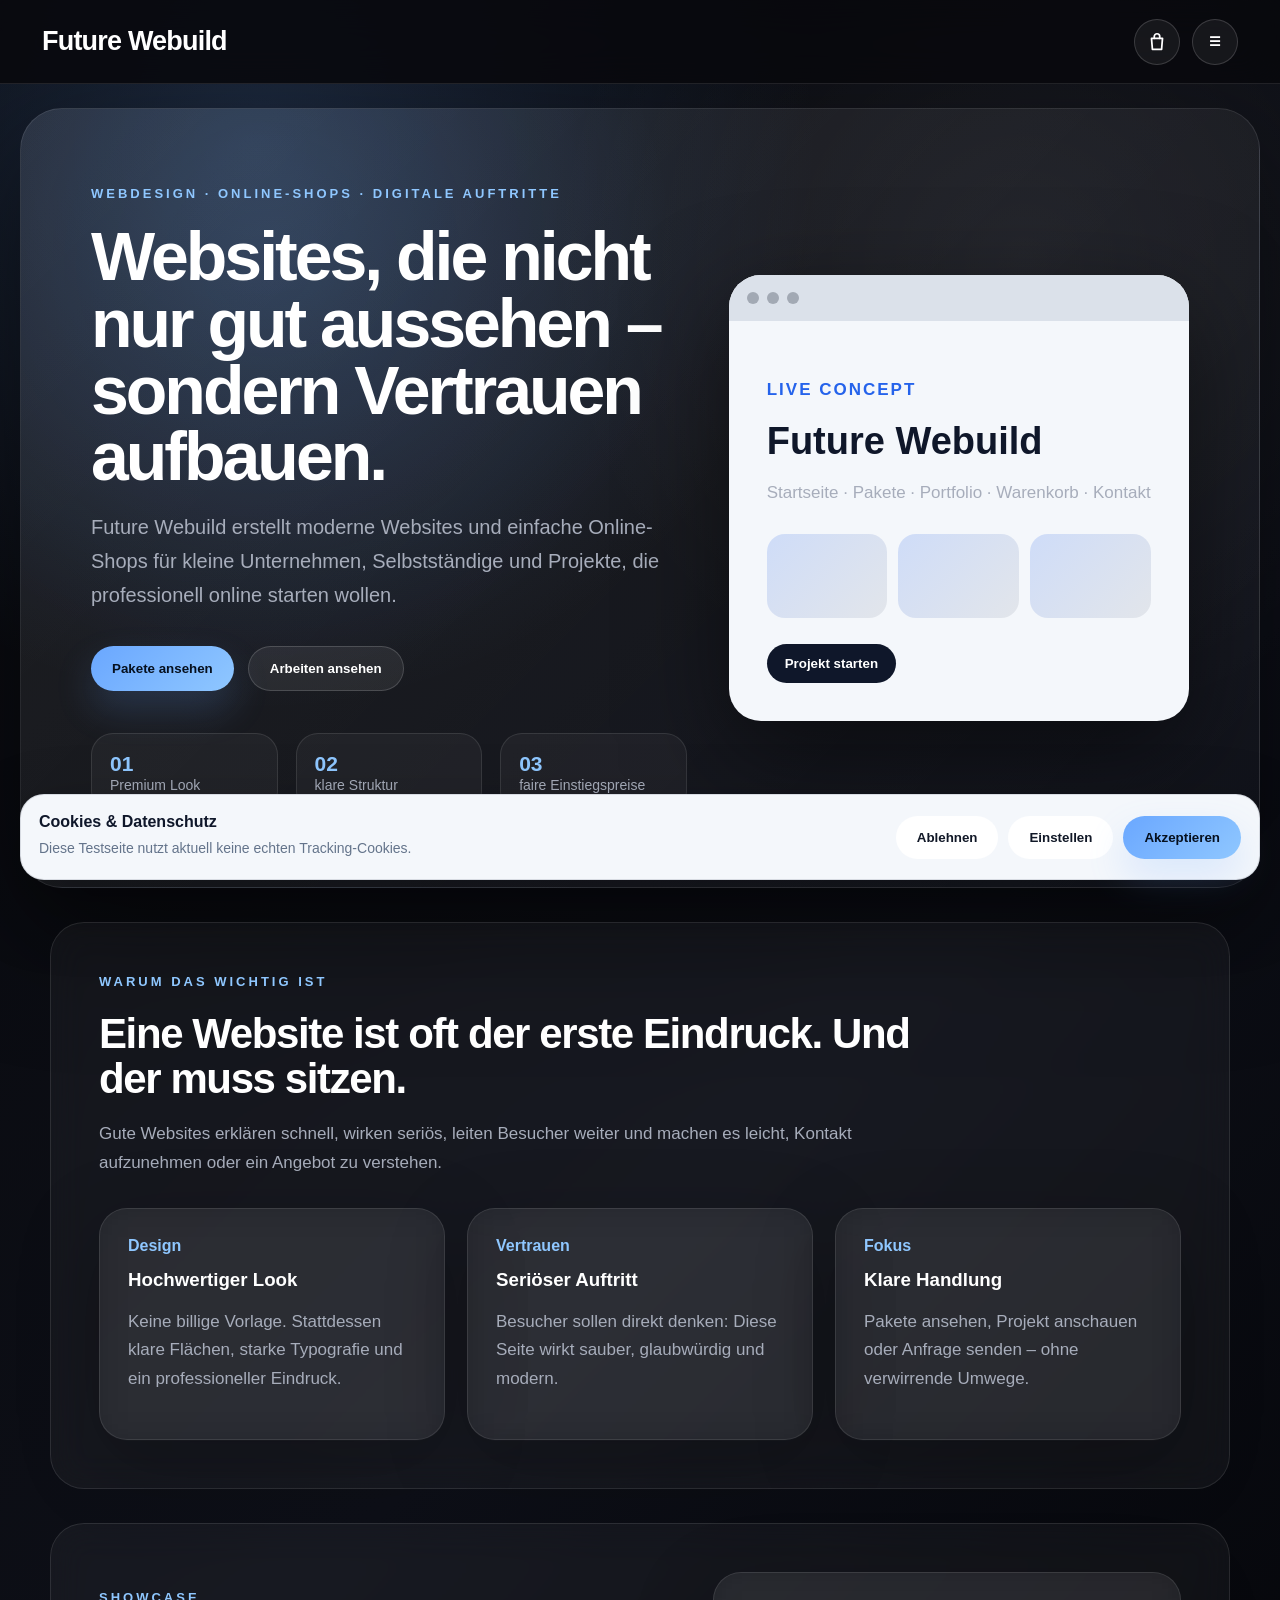
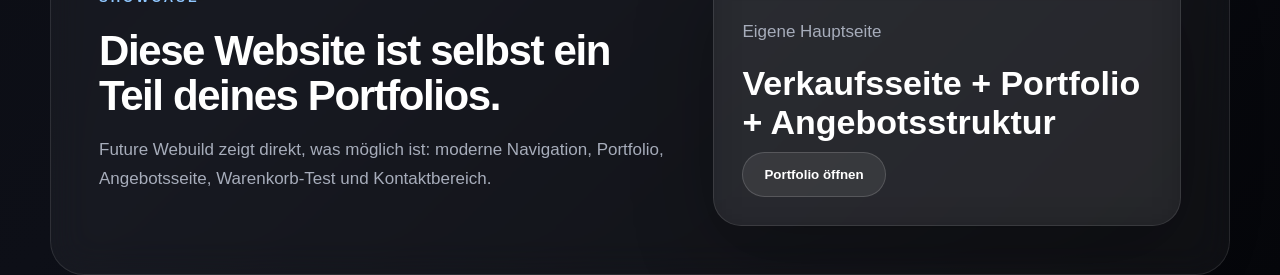
==== commit 8ec64e2e: "connect contact form" ====
--- a/index.html
+++ b/index.html
@@ -1,117 +1,446 @@
 <!DOCTYPE html>
 <html lang="de">
 <head>
-<meta charset="UTF-8">
-<meta name="viewport" content="width=device-width, initial-scale=1.0">
-<title>Future Webuild</title>
-<link rel="stylesheet" href="style.css">
+  <meta charset="UTF-8">
+  <meta name="viewport" content="width=device-width, initial-scale=1.0">
+  <title>Future Webuild</title>
+  <link rel="stylesheet" href="style.css">
 </head>
-
 <body>
+
+<div id="cookieBanner" class="cookie-banner">
+  <div>
+    <strong>Cookies & Datenschutz</strong>
+    <p>Diese Testseite nutzt aktuell keine echten Tracking-Cookies.</p>
+  </div>
+  <div class="cookie-actions">
+    <button onclick="hideCookies()" class="soft-btn">Ablehnen</button>
+    <button onclick="hideCookies()" class="soft-btn">Einstellen</button>
+    <button onclick="hideCookies()" class="primary-btn">Akzeptieren</button>
+  </div>
+</div>
 
 <header class="header">
   <div class="brand" onclick="showPage('home')">Future Webuild</div>
 
   <div class="header-actions">
-    <button class="icon-btn" onclick="showPage('cart')">
-      <svg viewBox="0 0 24 24" class="icon">
+    <button class="cart-clean-btn" onclick="showPage('cart')" aria-label="Warenkorb">
+      <svg viewBox="0 0 24 24" class="bag-icon">
         <path d="M6 8h12l-1 12H7L6 8Z"></path>
         <path d="M9 8V6a3 3 0 0 1 6 0v2"></path>
       </svg>
     </button>
 
-    <button class="icon-btn" onclick="toggleMenu()">☰</button>
+    <button class="menu-btn" onclick="toggleMenu()">☰</button>
   </div>
 
-  <div id="menu" class="menu hidden">
-    <button onclick="openPage('contact')">Kontakt</button>
-    <button onclick="openPage('about')">Über uns</button>
-    <button onclick="openPage('language')">Sprache</button>
-    <button onclick="openPage('orders')">Bestellungen</button>
-    <button onclick="openPage('account')">Konto erstellen / Login</button>
+  <div id="menuDropdown" class="menu-dropdown hidden">
+    <button onclick="showPageFromMenu('contact')">Kontakt</button>
+    <button onclick="showPageFromMenu('about')">Über uns</button>
+    <button onclick="showPageFromMenu('language')">Sprache</button>
+    <button onclick="showPageFromMenu('orders')">Bestellungen</button>
+    <button onclick="showPageFromMenu('account')">Konto erstellen / Login</button>
   </div>
 </header>
 
 <main>
 
-<!-- START -->
-<section id="home" class="page">
-  <h1>Websites die verkaufen.</h1>
-  <p>Moderne Websites & Online-Shops für echte Kunden.</p>
-
-  <button onclick="showPage('packages')">Pakete ansehen</button>
-  <button onclick="showPage('portfolio')">Portfolio ansehen</button>
-</section>
-
-<!-- PAKETE -->
-<section id="packages" class="page hidden">
-  <h1>Pakete</h1>
-
-  <button onclick="addToCart('Starter',29)">Starter 29€</button>
-  <button onclick="addToCart('Basic',59)">Basic 59€</button>
-  <button onclick="addToCart('Plus',99)">Plus 99€</button>
-</section>
-
-<!-- PORTFOLIO -->
-<section id="portfolio" class="page hidden">
-  <h1>Portfolio</h1>
-
-  <button onclick="openCafe()">Café Milano ansehen</button>
-</section>
-
-<!-- WARENKORB -->
-<section id="cart" class="page hidden">
-  <h1>Warenkorb</h1>
-  <div id="cartItems"></div>
-  <p>Gesamt: <span id="total">0</span> €</p>
-</section>
-
-<!-- KONTAKT (JETZT ECHT) -->
-<section id="contact" class="page hidden">
-  <h1>Kontakt</h1>
-
-  <form action="https://formspree.io/f/mbdwldyl" method="POST">
-
-    <input type="text" name="name" placeholder="Name" required>
-    <input type="email" name="email" placeholder="Email" required>
-
-    <select name="package">
-      <option>Starter</option>
-      <option>Basic</option>
-      <option>Plus</option>
-    </select>
-
-    <textarea name="message" placeholder="Nachricht" required></textarea>
-
-    <button type="submit">Senden</button>
-  </form>
-</section>
-
-<!-- ÜBER UNS -->
-<section id="about" class="page hidden">
-  <h1>Über uns</h1>
-  <p>Future Webuild erstellt moderne Websites für Unternehmen.</p>
-</section>
-
-<!-- SPRACHE -->
-<section id="language" class="page hidden">
-  <h1>Sprache</h1>
-  <button>Deutsch</button>
-  <button>English</button>
-</section>
-
-<!-- BESTELLUNGEN -->
-<section id="orders" class="page hidden">
-  <h1>Bestellungen</h1>
-  <p>Noch keine Bestellungen.</p>
-</section>
-
-<!-- KONTO -->
-<section id="account" class="page hidden">
-  <h1>Login</h1>
-  <input type="password" id="pw" placeholder="Passwort">
-  <button onclick="login()">Login</button>
-</section>
+  <section id="home" class="page">
+    <div class="hero">
+      <div class="hero-left">
+        <p class="eyebrow">WEBDESIGN · ONLINE-SHOPS · DIGITALE AUFTRITTE</p>
+        <h1>Websites, die nicht nur gut aussehen – sondern Vertrauen aufbauen.</h1>
+        <p class="hero-text">
+          Future Webuild erstellt moderne Websites und einfache Online-Shops für kleine Unternehmen,
+          Selbstständige und Projekte, die professionell online starten wollen.
+        </p>
+
+        <div class="hero-actions">
+          <button class="primary-btn" onclick="showPage('packages')">Pakete ansehen</button>
+          <button class="secondary-btn" onclick="showPage('portfolio')">Arbeiten ansehen</button>
+        </div>
+
+        <div class="hero-trust">
+          <div>
+            <strong>01</strong>
+            <span>Premium Look</span>
+          </div>
+          <div>
+            <strong>02</strong>
+            <span>klare Struktur</span>
+          </div>
+          <div>
+            <strong>03</strong>
+            <span>faire Einstiegspreise</span>
+          </div>
+        </div>
+      </div>
+
+      <div class="hero-right">
+        <div class="website-preview">
+          <div class="browser-top">
+            <span></span><span></span><span></span>
+          </div>
+
+          <div class="preview-body">
+            <p class="preview-label">LIVE CONCEPT</p>
+            <h3>Future Webuild</h3>
+            <p>Startseite · Pakete · Portfolio · Warenkorb · Kontakt</p>
+
+            <div class="preview-grid">
+              <div></div>
+              <div></div>
+              <div></div>
+            </div>
+
+            <button>Projekt starten</button>
+          </div>
+        </div>
+      </div>
+    </div>
+
+    <section class="section">
+      <div class="section-head">
+        <p class="eyebrow">WARUM DAS WICHTIG IST</p>
+        <h2>Eine Website ist oft der erste Eindruck. Und der muss sitzen.</h2>
+        <p>
+          Gute Websites erklären schnell, wirken seriös, leiten Besucher weiter und machen es leicht,
+          Kontakt aufzunehmen oder ein Angebot zu verstehen.
+        </p>
+      </div>
+
+      <div class="cards-grid">
+        <div class="info-card">
+          <span>Design</span>
+          <h3>Hochwertiger Look</h3>
+          <p>Keine billige Vorlage. Stattdessen klare Flächen, starke Typografie und ein professioneller Eindruck.</p>
+        </div>
+
+        <div class="info-card">
+          <span>Vertrauen</span>
+          <h3>Seriöser Auftritt</h3>
+          <p>Besucher sollen direkt denken: Diese Seite wirkt sauber, glaubwürdig und modern.</p>
+        </div>
+
+        <div class="info-card">
+          <span>Fokus</span>
+          <h3>Klare Handlung</h3>
+          <p>Pakete ansehen, Projekt anschauen oder Anfrage senden – ohne verwirrende Umwege.</p>
+        </div>
+      </div>
+    </section>
+
+    <section class="section split-section">
+      <div>
+        <p class="eyebrow">SHOWCASE</p>
+        <h2>Diese Website ist selbst ein Teil deines Portfolios.</h2>
+        <p>
+          Future Webuild zeigt direkt, was möglich ist: moderne Navigation, Portfolio,
+          Angebotsseite, Warenkorb-Test und Kontaktbereich.
+        </p>
+      </div>
+
+      <div class="showcase-card">
+        <p>Eigene Hauptseite</p>
+        <h3>Verkaufsseite + Portfolio + Angebotsstruktur</h3>
+        <button class="secondary-btn" onclick="showPage('portfolio')">Portfolio öffnen</button>
+      </div>
+    </section>
+  </section>
+
+  <section id="packages" class="page hidden">
+    <div class="page-head">
+      <p class="eyebrow">ANGEBOTE</p>
+      <h1>Pakete für Websites und Online-Shops</h1>
+      <p>
+        Klare Einstiegspakete für Kunden, die online professioneller wirken wollen.
+        Die Preise sind bewusst fair, weil Future Webuild noch im Aufbau ist.
+      </p>
+    </div>
+
+    <h2 class="category-title">Website-Pakete</h2>
+
+    <div class="price-grid">
+      <div class="price-card">
+        <p class="label">STARTER</p>
+        <h2>Starter Website</h2>
+        <p class="price">29 €</p>
+        <p>Für eine einfache erste Online-Präsenz.</p>
+        <ul>
+          <li>1 einfache Startseite</li>
+          <li>moderner Grundlook</li>
+          <li>mobile Ansicht</li>
+          <li>Basis-Struktur</li>
+        </ul>
+        <button class="primary-btn full" onclick="addToCart('Starter Website', 29)">In den Warenkorb</button>
+      </div>
+
+      <div class="price-card featured">
+        <div class="badge">Empfohlen</div>
+        <p class="label">BUSINESS</p>
+        <h2>Basic Website</h2>
+        <p class="price">59 €</p>
+        <p>Für kleine Unternehmen, die seriöser wirken wollen.</p>
+        <ul>
+          <li>mehrere Bereiche</li>
+          <li>Kontaktbereich</li>
+          <li>bessere Struktur</li>
+          <li>1 Korrekturrunde</li>
+        </ul>
+        <button class="primary-btn full" onclick="addToCart('Basic Website', 59)">In den Warenkorb</button>
+      </div>
+
+      <div class="price-card">
+        <p class="label">PLUS</p>
+        <h2>Plus Website</h2>
+        <p class="price">99 €</p>
+        <p>Für Projekte mit mehr Inhalt und stärkerem Design.</p>
+        <ul>
+          <li>mehr Abschnitte</li>
+          <li>individuellere Optik</li>
+          <li>Struktur-Beratung</li>
+          <li>2 Korrekturrunden</li>
+        </ul>
+        <button class="primary-btn full" onclick="addToCart('Plus Website', 99)">In den Warenkorb</button>
+      </div>
+    </div>
+
+    <h2 class="category-title">Online-Shop-Pakete</h2>
+
+    <div class="price-grid two">
+      <div class="price-card">
+        <p class="label">SHOP START</p>
+        <h2>Shop Starter</h2>
+        <p class="price">79 €</p>
+        <p>Für eine einfache Produkt- oder Shop-Vorstellung.</p>
+        <ul>
+          <li>Produktkarten</li>
+          <li>Shop-Grundstruktur</li>
+          <li>Warenkorb-Testlogik</li>
+          <li>moderne Darstellung</li>
+        </ul>
+        <button class="primary-btn full" onclick="addToCart('Shop Starter', 79)">In den Warenkorb</button>
+      </div>
+
+      <div class="price-card">
+        <p class="label">SHOP PRO</p>
+        <h2>Shop Pro</h2>
+        <p class="price">149 €</p>
+        <p>Für einen professionelleren Shop-Auftritt.</p>
+        <ul>
+          <li>mehr Produktbereiche</li>
+          <li>bessere Shop-Struktur</li>
+          <li>Anfragefunktion</li>
+          <li>Vorbereitung für Checkout</li>
+        </ul>
+        <button class="primary-btn full" onclick="addToCart('Shop Pro', 149)">In den Warenkorb</button>
+      </div>
+    </div>
+
+    <div class="notice">
+      <h3>Wichtig zu wissen</h3>
+      <p>
+        Echte Zahlungen, Kundenkonten, Datenbanken oder professionelle Rechtstexte sind spätere Erweiterungen.
+        Aktuell geht es um moderne Websites, erste Shop-Strukturen und saubere Präsentation.
+      </p>
+    </div>
+  </section>
+
+  <section id="portfolio" class="page hidden">
+    <div class="page-head">
+      <p class="eyebrow">PORTFOLIO</p>
+      <h1>Projekte, die Vertrauen schaffen</h1>
+      <p>
+        Ein gutes Portfolio zeigt nicht nur, dass etwas gebaut wurde – sondern welchen Eindruck eine Website erzeugen kann.
+      </p>
+    </div>
+
+    <div class="portfolio-card">
+      <div class="portfolio-visual cafe-visual">
+        <p>Café Milano</p>
+        <h2>Ein Ort für guten Kaffee und ruhige Momente.</h2>
+        <div>
+          <span>Karte</span>
+          <span>Kontakt</span>
+          <span>Reservierung</span>
+        </div>
+      </div>
+
+      <div class="portfolio-info">
+        <p class="eyebrow">DEMO-WEBSITE</p>
+        <h2>Café Milano</h2>
+        <p>
+          Eine warme Café-Website mit Seitenwechsel, Kontaktbereich und Reservierungsansicht.
+          Das Projekt zeigt, wie ein lokales Unternehmen hochwertiger wirken kann.
+        </p>
+        <button class="primary-btn" onclick="openCafe()">Projekt ansehen</button>
+      </div>
+    </div>
+
+    <div class="portfolio-card reverse">
+      <div class="portfolio-visual fw-visual">
+        <p>Future Webuild</p>
+        <h2>Die Hauptseite als eigenes Vorzeigeprojekt.</h2>
+        <div>
+          <span>Pakete</span>
+          <span>Portfolio</span>
+          <span>Warenkorb</span>
+        </div>
+      </div>
+
+      <div class="portfolio-info">
+        <p class="eyebrow">EIGENES PROJEKT</p>
+        <h2>Future Webuild</h2>
+        <p>
+          Diese Website zeigt selbst, was angeboten wird: moderne Struktur, klare Angebote,
+          Warenkorb-Test, Kontaktbereich und Portfolio.
+        </p>
+        <button class="secondary-btn" onclick="showPage('home')">Startseite ansehen</button>
+      </div>
+    </div>
+  </section>
+
+  <section id="cart" class="page hidden">
+    <div class="page-head">
+      <p class="eyebrow">WARENKORB</p>
+      <h1>Deine Auswahl</h1>
+      <p>Der Warenkorb ist aktuell ein Test. Echter Checkout kommt später.</p>
+    </div>
+
+    <div class="cart-layout">
+      <div class="cart-box">
+        <h2>Produkte</h2>
+        <div id="cartItems"></div>
+      </div>
+
+      <div class="summary-box">
+        <h2>Zusammenfassung</h2>
+        <p>Gesamtbetrag</p>
+        <h3><span id="total">0</span> €</h3>
+        <button class="primary-btn full" onclick="checkout()">Checkout starten</button>
+        <button class="secondary-btn full" onclick="clearCart()">Warenkorb leeren</button>
+      </div>
+    </div>
+  </section>
+
+  <section id="contact" class="page hidden">
+    <div class="page-head">
+      <p class="eyebrow">KONTAKT</p>
+      <h1>Erzähl kurz, was du brauchst</h1>
+      <p>Fülle das Formular aus und ich melde mich bei dir.</p>
+    </div>
+
+    <div class="contact-layout">
+      <form class="contact-form" action="https://formspree.io/f/mbdwldyl" method="POST">
+        <label>Name</label>
+        <input type="text" name="name" placeholder="Dein Name" required>
+
+        <label>E-Mail</label>
+        <input type="email" name="email" placeholder="deine@email.de" required>
+
+        <label>Wunschpaket</label>
+        <select name="package">
+          <option>Starter Website</option>
+          <option>Basic Website</option>
+          <option>Plus Website</option>
+          <option>Shop Starter</option>
+          <option>Shop Pro</option>
+          <option>Noch unsicher</option>
+        </select>
+
+        <label>Nachricht</label>
+        <textarea name="message" placeholder="Beschreib kurz dein Projekt..." required></textarea>
+
+        <button class="primary-btn full" type="submit">Anfrage senden</button>
+      </form>
+
+      <div class="contact-side">
+        <h2>Was eine gute Anfrage enthält</h2>
+        <p>Je klarer deine Infos, desto schneller kann ein passender Website-Plan entstehen.</p>
+        <div class="mini-note">Website oder Online-Shop?</div>
+        <div class="mini-note">Welche Inhalte brauchst du?</div>
+        <div class="mini-note">Hast du Beispiele, die dir gefallen?</div>
+      </div>
+    </div>
+  </section>
+
+  <section id="about" class="page hidden simple-page">
+    <h1>Über Future Webuild</h1>
+    <p>
+      Future Webuild ist ein junges Webdesign-Projekt für moderne Websites und einfache Online-Shops.
+      Ziel ist es, kleineren Kunden einen professionellen Einstieg ins Internet zu ermöglichen.
+    </p>
+
+    <div class="about-grid">
+      <div class="info-card">
+        <h3>Für kleine Kunden</h3>
+        <p>Ideal für lokale Unternehmen, Vereine, Creator und Selbstständige.</p>
+      </div>
+
+      <div class="info-card">
+        <h3>Im Aufbau</h3>
+        <p>Die Marke wächst Schritt für Schritt mit neuen Demo-Projekten und echten Referenzen.</p>
+      </div>
+
+      <div class="info-card">
+        <h3>Klare Richtung</h3>
+        <p>Websites sollen nicht nur funktionieren, sondern Vertrauen erzeugen.</p>
+      </div>
+    </div>
+  </section>
+
+  <section id="language" class="page hidden simple-page">
+    <h1>Sprache</h1>
+    <p>Die Sprachauswahl ist aktuell vorbereitet. Deutsch ist aktiv, Englisch kann später ergänzt werden.</p>
+
+    <div class="language-box">
+      <button class="primary-btn">Deutsch aktiv</button>
+      <button class="secondary-btn">English später</button>
+    </div>
+  </section>
+
+  <section id="orders" class="page hidden simple-page">
+    <h1>Bestellungen</h1>
+    <p>Hier werden später Kundenbestellungen, Projektstatus und gebuchte Pakete angezeigt.</p>
+
+    <div class="orders-box">
+      <h3>Noch keine Bestellungen</h3>
+      <p>Sobald ein echter Checkout oder ein Kundenbereich eingebaut wird, erscheinen hier die Projekte.</p>
+    </div>
+  </section>
+
+  <section id="account" class="page hidden simple-page">
+    <h1>Konto erstellen / Login</h1>
+    <p>Dieser Bereich ist aktuell ein visueller Prototyp. Echte Konten brauchen später Backend und Datenbank.</p>
+
+    <div id="loginArea" class="login-box">
+      <input type="text" placeholder="E-Mail">
+      <input type="password" id="pw" placeholder="Passwort">
+      <button class="primary-btn" onclick="login()">Einloggen</button>
+    </div>
+
+    <div id="adminArea" class="admin hidden">
+      <div class="admin-top">
+        <h2>Angemeldet</h2>
+        <button class="danger-btn" onclick="logout()">Logout</button>
+      </div>
+
+      <div class="about-grid">
+        <div class="info-card">
+          <h3>Konto</h3>
+          <p>Später könnten hier Kundendaten angezeigt werden.</p>
+        </div>
+        <div class="info-card">
+          <h3>Bestellungen</h3>
+          <p>Später werden hier gebuchte Projekte angezeigt.</p>
+        </div>
+        <div class="info-card">
+          <h3>Status</h3>
+          <p>Projektfortschritt könnte später sichtbar werden.</p>
+        </div>
+      </div>
+    </div>
+  </section>
 
 </main>
 
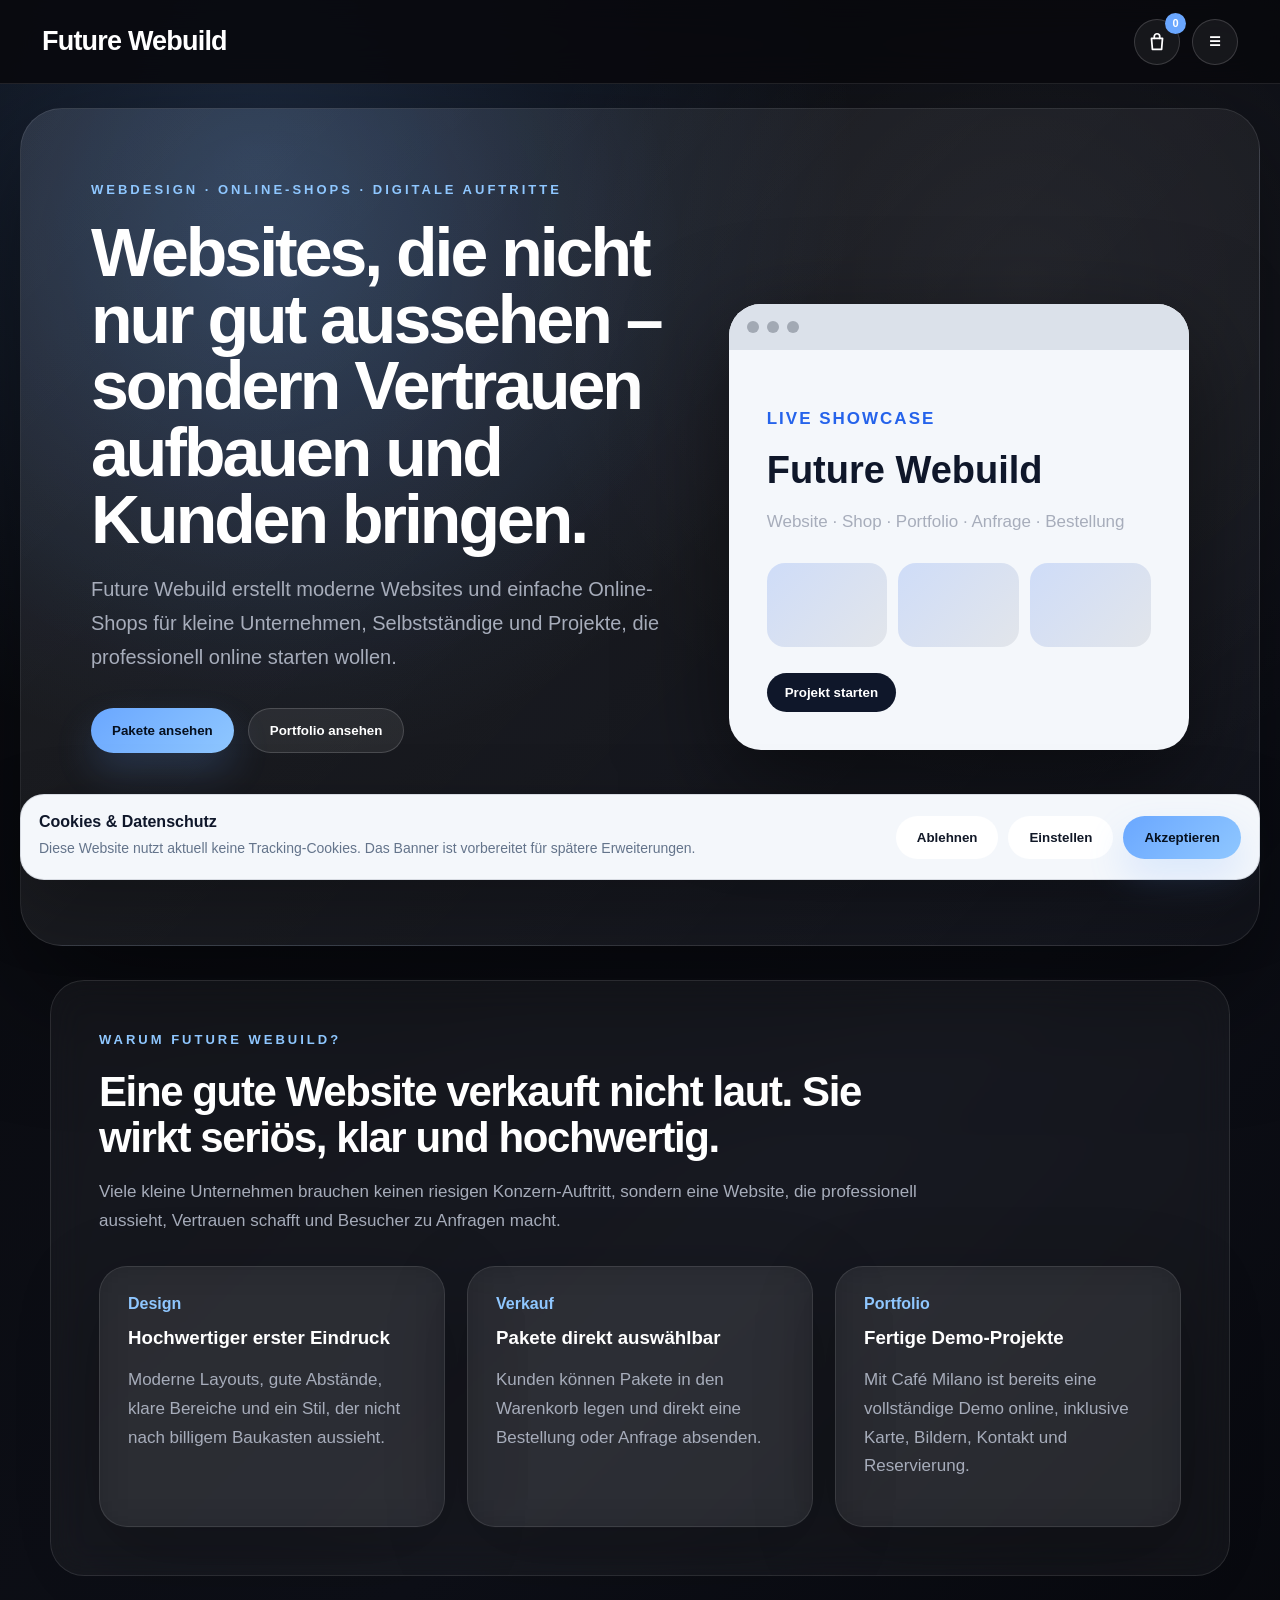
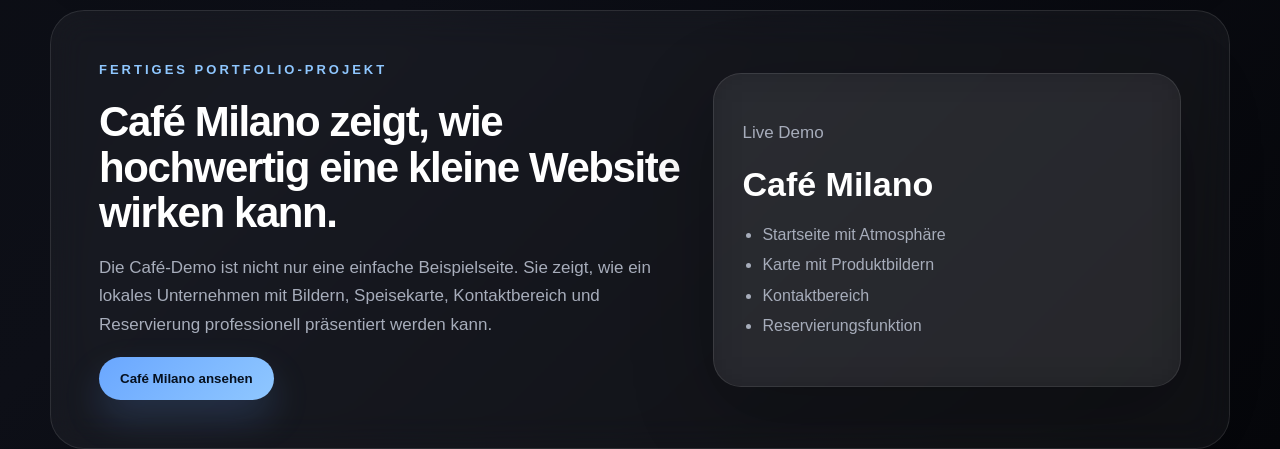
==== commit 2b5305f5: "main website purchase system language update" ====
--- a/index.html
+++ b/index.html
@@ -11,7 +11,7 @@
 <div id="cookieBanner" class="cookie-banner">
   <div>
     <strong>Cookies & Datenschutz</strong>
-    <p>Diese Testseite nutzt aktuell keine echten Tracking-Cookies.</p>
+    <p>Diese Website nutzt aktuell keine Tracking-Cookies. Das Banner ist vorbereitet für spätere Erweiterungen.</p>
   </div>
   <div class="cookie-actions">
     <button onclick="hideCookies()" class="soft-btn">Ablehnen</button>
@@ -29,418 +29,444 @@
         <path d="M6 8h12l-1 12H7L6 8Z"></path>
         <path d="M9 8V6a3 3 0 0 1 6 0v2"></path>
       </svg>
+      <span id="cartCount" class="cart-count">0</span>
     </button>
 
     <button class="menu-btn" onclick="toggleMenu()">☰</button>
   </div>
 
   <div id="menuDropdown" class="menu-dropdown hidden">
-    <button onclick="showPageFromMenu('contact')">Kontakt</button>
-    <button onclick="showPageFromMenu('about')">Über uns</button>
-    <button onclick="showPageFromMenu('language')">Sprache</button>
-    <button onclick="showPageFromMenu('orders')">Bestellungen</button>
-    <button onclick="showPageFromMenu('account')">Konto erstellen / Login</button>
+    <button onclick="showPageFromMenu('contact')" data-de="Kontakt" data-en="Contact">Kontakt</button>
+    <button onclick="showPageFromMenu('about')" data-de="Über uns" data-en="About">Über uns</button>
+    <button onclick="showPageFromMenu('language')" data-de="Sprache" data-en="Language">Sprache</button>
+    <button onclick="showPageFromMenu('orders')" data-de="Bestellungen" data-en="Orders">Bestellungen</button>
   </div>
 </header>
 
 <main>
 
-  <section id="home" class="page">
-    <div class="hero">
-      <div class="hero-left">
-        <p class="eyebrow">WEBDESIGN · ONLINE-SHOPS · DIGITALE AUFTRITTE</p>
-        <h1>Websites, die nicht nur gut aussehen – sondern Vertrauen aufbauen.</h1>
-        <p class="hero-text">
-          Future Webuild erstellt moderne Websites und einfache Online-Shops für kleine Unternehmen,
-          Selbstständige und Projekte, die professionell online starten wollen.
-        </p>
-
-        <div class="hero-actions">
-          <button class="primary-btn" onclick="showPage('packages')">Pakete ansehen</button>
-          <button class="secondary-btn" onclick="showPage('portfolio')">Arbeiten ansehen</button>
+<section id="home" class="page">
+  <div class="hero">
+    <div class="hero-left">
+      <p class="eyebrow" data-de="WEBDESIGN · ONLINE-SHOPS · DIGITALE AUFTRITTE" data-en="WEBDESIGN · ONLINE STORES · DIGITAL PRESENCE">
+        WEBDESIGN · ONLINE-SHOPS · DIGITALE AUFTRITTE
+      </p>
+
+      <h1 data-de="Websites, die nicht nur gut aussehen – sondern Vertrauen aufbauen und Kunden bringen."
+          data-en="Websites that do more than look good — they build trust and bring customers.">
+        Websites, die nicht nur gut aussehen – sondern Vertrauen aufbauen und Kunden bringen.
+      </h1>
+
+      <p class="hero-text" data-de="Future Webuild erstellt moderne Websites und einfache Online-Shops für kleine Unternehmen, Selbstständige und Projekte, die professionell online starten wollen."
+         data-en="Future Webuild builds modern websites and simple online stores for small businesses, freelancers and projects that want to start professionally online.">
+        Future Webuild erstellt moderne Websites und einfache Online-Shops für kleine Unternehmen, Selbstständige und Projekte, die professionell online starten wollen.
+      </p>
+
+      <div class="hero-actions">
+        <button class="primary-btn" onclick="showPage('packages')" data-de="Pakete ansehen" data-en="View packages">Pakete ansehen</button>
+        <button class="secondary-btn" onclick="showPage('portfolio')" data-de="Portfolio ansehen" data-en="View portfolio">Portfolio ansehen</button>
+      </div>
+
+      <div class="hero-trust">
+        <div>
+          <strong>01</strong>
+          <span data-de="Premium Look" data-en="Premium look">Premium Look</span>
         </div>
-
-        <div class="hero-trust">
-          <div>
-            <strong>01</strong>
-            <span>Premium Look</span>
+        <div>
+          <strong>02</strong>
+          <span data-de="klare Struktur" data-en="clear structure">klare Struktur</span>
+        </div>
+        <div>
+          <strong>03</strong>
+          <span data-de="echte Anfragefunktion" data-en="real inquiry system">echte Anfragefunktion</span>
+        </div>
+      </div>
+    </div>
+
+    <div class="hero-right">
+      <div class="website-preview">
+        <div class="browser-top">
+          <span></span><span></span><span></span>
+        </div>
+        <div class="preview-body">
+          <p class="preview-label">LIVE SHOWCASE</p>
+          <h3>Future Webuild</h3>
+          <p>Website · Shop · Portfolio · Anfrage · Bestellung</p>
+
+          <div class="preview-grid">
+            <div></div>
+            <div></div>
+            <div></div>
           </div>
-          <div>
-            <strong>02</strong>
-            <span>klare Struktur</span>
-          </div>
-          <div>
-            <strong>03</strong>
-            <span>faire Einstiegspreise</span>
-          </div>
+
+          <button onclick="showPage('contact')" data-de="Projekt starten" data-en="Start project">Projekt starten</button>
         </div>
       </div>
-
-      <div class="hero-right">
-        <div class="website-preview">
-          <div class="browser-top">
-            <span></span><span></span><span></span>
-          </div>
-
-          <div class="preview-body">
-            <p class="preview-label">LIVE CONCEPT</p>
-            <h3>Future Webuild</h3>
-            <p>Startseite · Pakete · Portfolio · Warenkorb · Kontakt</p>
-
-            <div class="preview-grid">
-              <div></div>
-              <div></div>
-              <div></div>
-            </div>
-
-            <button>Projekt starten</button>
-          </div>
-        </div>
-      </div>
-    </div>
-
-    <section class="section">
-      <div class="section-head">
-        <p class="eyebrow">WARUM DAS WICHTIG IST</p>
-        <h2>Eine Website ist oft der erste Eindruck. Und der muss sitzen.</h2>
-        <p>
-          Gute Websites erklären schnell, wirken seriös, leiten Besucher weiter und machen es leicht,
-          Kontakt aufzunehmen oder ein Angebot zu verstehen.
-        </p>
-      </div>
-
-      <div class="cards-grid">
-        <div class="info-card">
-          <span>Design</span>
-          <h3>Hochwertiger Look</h3>
-          <p>Keine billige Vorlage. Stattdessen klare Flächen, starke Typografie und ein professioneller Eindruck.</p>
-        </div>
-
-        <div class="info-card">
-          <span>Vertrauen</span>
-          <h3>Seriöser Auftritt</h3>
-          <p>Besucher sollen direkt denken: Diese Seite wirkt sauber, glaubwürdig und modern.</p>
-        </div>
-
-        <div class="info-card">
-          <span>Fokus</span>
-          <h3>Klare Handlung</h3>
-          <p>Pakete ansehen, Projekt anschauen oder Anfrage senden – ohne verwirrende Umwege.</p>
-        </div>
-      </div>
-    </section>
-
-    <section class="section split-section">
+    </div>
+  </div>
+
+  <section class="section">
+    <div class="section-head">
+      <p class="eyebrow">WARUM FUTURE WEBUILD?</p>
+      <h2>Eine gute Website verkauft nicht laut. Sie wirkt seriös, klar und hochwertig.</h2>
+      <p>
+        Viele kleine Unternehmen brauchen keinen riesigen Konzern-Auftritt, sondern eine Website,
+        die professionell aussieht, Vertrauen schafft und Besucher zu Anfragen macht.
+      </p>
+    </div>
+
+    <div class="cards-grid">
+      <div class="info-card">
+        <span>Design</span>
+        <h3>Hochwertiger erster Eindruck</h3>
+        <p>Moderne Layouts, gute Abstände, klare Bereiche und ein Stil, der nicht nach billigem Baukasten aussieht.</p>
+      </div>
+
+      <div class="info-card">
+        <span>Verkauf</span>
+        <h3>Pakete direkt auswählbar</h3>
+        <p>Kunden können Pakete in den Warenkorb legen und direkt eine Bestellung oder Anfrage absenden.</p>
+      </div>
+
+      <div class="info-card">
+        <span>Portfolio</span>
+        <h3>Fertige Demo-Projekte</h3>
+        <p>Mit Café Milano ist bereits eine vollständige Demo online, inklusive Karte, Bildern, Kontakt und Reservierung.</p>
+      </div>
+    </div>
+  </section>
+
+  <section class="section split-section">
+    <div>
+      <p class="eyebrow">FERTIGES PORTFOLIO-PROJEKT</p>
+      <h2>Café Milano zeigt, wie hochwertig eine kleine Website wirken kann.</h2>
+      <p>
+        Die Café-Demo ist nicht nur eine einfache Beispielseite. Sie zeigt, wie ein lokales Unternehmen mit
+        Bildern, Speisekarte, Kontaktbereich und Reservierung professionell präsentiert werden kann.
+      </p>
+      <button class="primary-btn" onclick="openCafe()">Café Milano ansehen</button>
+    </div>
+
+    <div class="showcase-card">
+      <p>Live Demo</p>
+      <h3>Café Milano</h3>
+      <ul>
+        <li>Startseite mit Atmosphäre</li>
+        <li>Karte mit Produktbildern</li>
+        <li>Kontaktbereich</li>
+        <li>Reservierungsfunktion</li>
+      </ul>
+    </div>
+  </section>
+</section>
+
+<section id="packages" class="page hidden">
+  <div class="page-head">
+    <p class="eyebrow">ANGEBOTE</p>
+    <h1>Pakete für Websites und Online-Shops</h1>
+    <p>
+      Wähle ein Paket aus, lege es in den Warenkorb und sende deine Bestellung als Anfrage ab.
+      Danach melde ich mich bei dir zur Absprache.
+    </p>
+  </div>
+
+  <h2 class="category-title">Website-Pakete</h2>
+
+  <div class="price-grid">
+    <div class="price-card">
+      <p class="label">STARTER</p>
+      <h2>Starter Website</h2>
+      <p class="price">29 €</p>
+      <p>Für eine einfache erste Online-Präsenz.</p>
+      <ul>
+        <li>1 moderne Startseite</li>
+        <li>mobile Ansicht</li>
+        <li>Basis-Design</li>
+        <li>Kontaktbereich</li>
+      </ul>
+      <button class="primary-btn full" onclick="addToCart('Starter Website', 29)">In den Warenkorb</button>
+    </div>
+
+    <div class="price-card featured">
+      <div class="badge">Empfohlen</div>
+      <p class="label">BUSINESS</p>
+      <h2>Basic Website</h2>
+      <p class="price">59 €</p>
+      <p>Für kleine Unternehmen, die seriöser auftreten wollen.</p>
+      <ul>
+        <li>mehrere Bereiche</li>
+        <li>professionellere Struktur</li>
+        <li>Portfolio- oder Angebotsbereich</li>
+        <li>1 Korrekturrunde</li>
+      </ul>
+      <button class="primary-btn full" onclick="addToCart('Basic Website', 59)">In den Warenkorb</button>
+    </div>
+
+    <div class="price-card">
+      <p class="label">PLUS</p>
+      <h2>Plus Website</h2>
+      <p class="price">99 €</p>
+      <p>Für Projekte mit mehr Inhalt und stärkerem Design.</p>
+      <ul>
+        <li>mehr Abschnitte</li>
+        <li>stärkerer Look</li>
+        <li>Struktur-Beratung</li>
+        <li>2 Korrekturrunden</li>
+      </ul>
+      <button class="primary-btn full" onclick="addToCart('Plus Website', 99)">In den Warenkorb</button>
+    </div>
+  </div>
+
+  <h2 class="category-title">Online-Shop-Pakete</h2>
+
+  <div class="price-grid two">
+    <div class="price-card">
+      <p class="label">SHOP START</p>
+      <h2>Shop Starter</h2>
+      <p class="price">79 €</p>
+      <p>Für eine einfache Produkt- oder Shop-Vorstellung.</p>
+      <ul>
+        <li>Produktkarten</li>
+        <li>Shop-Grundstruktur</li>
+        <li>Warenkorb-Testlogik</li>
+        <li>Anfrage-Checkout</li>
+      </ul>
+      <button class="primary-btn full" onclick="addToCart('Shop Starter', 79)">In den Warenkorb</button>
+    </div>
+
+    <div class="price-card">
+      <p class="label">SHOP PRO</p>
+      <h2>Shop Pro</h2>
+      <p class="price">149 €</p>
+      <p>Für einen professionelleren Shop-Auftritt.</p>
+      <ul>
+        <li>mehr Produktbereiche</li>
+        <li>bessere Shop-Struktur</li>
+        <li>Bestellanfrage</li>
+        <li>Vorbereitung für späteren Checkout</li>
+      </ul>
+      <button class="primary-btn full" onclick="addToCart('Shop Pro', 149)">In den Warenkorb</button>
+    </div>
+  </div>
+
+  <div class="notice">
+    <h3>Wichtig zu wissen</h3>
+    <p>
+      Aktuell läuft der Kauf als Bestellanfrage. Das heißt: Du wählst ein Paket aus, sendest die Bestellung ab
+      und danach wird alles persönlich besprochen. Echte Online-Zahlung kann später ergänzt werden.
+    </p>
+  </div>
+</section>
+
+<section id="portfolio" class="page hidden">
+  <div class="page-head">
+    <p class="eyebrow">PORTFOLIO</p>
+    <h1>Projekte, die zeigen, was möglich ist</h1>
+    <p>Hier entstehen Demo-Projekte und später echte Kundenprojekte.</p>
+  </div>
+
+  <div class="portfolio-card">
+    <div class="portfolio-visual cafe-visual">
+      <p>Café Milano</p>
+      <h2>Eine vollständige Café-Website mit Atmosphäre.</h2>
       <div>
-        <p class="eyebrow">SHOWCASE</p>
-        <h2>Diese Website ist selbst ein Teil deines Portfolios.</h2>
-        <p>
-          Future Webuild zeigt direkt, was möglich ist: moderne Navigation, Portfolio,
-          Angebotsseite, Warenkorb-Test und Kontaktbereich.
-        </p>
-      </div>
-
-      <div class="showcase-card">
-        <p>Eigene Hauptseite</p>
-        <h3>Verkaufsseite + Portfolio + Angebotsstruktur</h3>
-        <button class="secondary-btn" onclick="showPage('portfolio')">Portfolio öffnen</button>
-      </div>
-    </section>
-  </section>
-
-  <section id="packages" class="page hidden">
-    <div class="page-head">
-      <p class="eyebrow">ANGEBOTE</p>
-      <h1>Pakete für Websites und Online-Shops</h1>
+        <span>Karte</span>
+        <span>Bilder</span>
+        <span>Reservierung</span>
+      </div>
+    </div>
+
+    <div class="portfolio-info">
+      <p class="eyebrow">FERTIGE DEMO-WEBSITE</p>
+      <h2>Café Milano</h2>
       <p>
-        Klare Einstiegspakete für Kunden, die online professioneller wirken wollen.
-        Die Preise sind bewusst fair, weil Future Webuild noch im Aufbau ist.
-      </p>
-    </div>
-
-    <h2 class="category-title">Website-Pakete</h2>
-
-    <div class="price-grid">
-      <div class="price-card">
-        <p class="label">STARTER</p>
-        <h2>Starter Website</h2>
-        <p class="price">29 €</p>
-        <p>Für eine einfache erste Online-Präsenz.</p>
-        <ul>
-          <li>1 einfache Startseite</li>
-          <li>moderner Grundlook</li>
-          <li>mobile Ansicht</li>
-          <li>Basis-Struktur</li>
-        </ul>
-        <button class="primary-btn full" onclick="addToCart('Starter Website', 29)">In den Warenkorb</button>
-      </div>
-
-      <div class="price-card featured">
-        <div class="badge">Empfohlen</div>
-        <p class="label">BUSINESS</p>
-        <h2>Basic Website</h2>
-        <p class="price">59 €</p>
-        <p>Für kleine Unternehmen, die seriöser wirken wollen.</p>
-        <ul>
-          <li>mehrere Bereiche</li>
-          <li>Kontaktbereich</li>
-          <li>bessere Struktur</li>
-          <li>1 Korrekturrunde</li>
-        </ul>
-        <button class="primary-btn full" onclick="addToCart('Basic Website', 59)">In den Warenkorb</button>
-      </div>
-
-      <div class="price-card">
-        <p class="label">PLUS</p>
-        <h2>Plus Website</h2>
-        <p class="price">99 €</p>
-        <p>Für Projekte mit mehr Inhalt und stärkerem Design.</p>
-        <ul>
-          <li>mehr Abschnitte</li>
-          <li>individuellere Optik</li>
-          <li>Struktur-Beratung</li>
-          <li>2 Korrekturrunden</li>
-        </ul>
-        <button class="primary-btn full" onclick="addToCart('Plus Website', 99)">In den Warenkorb</button>
-      </div>
-    </div>
-
-    <h2 class="category-title">Online-Shop-Pakete</h2>
-
-    <div class="price-grid two">
-      <div class="price-card">
-        <p class="label">SHOP START</p>
-        <h2>Shop Starter</h2>
-        <p class="price">79 €</p>
-        <p>Für eine einfache Produkt- oder Shop-Vorstellung.</p>
-        <ul>
-          <li>Produktkarten</li>
-          <li>Shop-Grundstruktur</li>
-          <li>Warenkorb-Testlogik</li>
-          <li>moderne Darstellung</li>
-        </ul>
-        <button class="primary-btn full" onclick="addToCart('Shop Starter', 79)">In den Warenkorb</button>
-      </div>
-
-      <div class="price-card">
-        <p class="label">SHOP PRO</p>
-        <h2>Shop Pro</h2>
-        <p class="price">149 €</p>
-        <p>Für einen professionelleren Shop-Auftritt.</p>
-        <ul>
-          <li>mehr Produktbereiche</li>
-          <li>bessere Shop-Struktur</li>
-          <li>Anfragefunktion</li>
-          <li>Vorbereitung für Checkout</li>
-        </ul>
-        <button class="primary-btn full" onclick="addToCart('Shop Pro', 149)">In den Warenkorb</button>
-      </div>
-    </div>
-
-    <div class="notice">
-      <h3>Wichtig zu wissen</h3>
+        Café Milano zeigt eine fertige Website für ein lokales Café:
+        Startseite, Über-uns-Bereich, Speisekarte mit Bildern, Kontaktbereich und Reservierung.
+      </p>
+      <button class="primary-btn" onclick="openCafe()">Projekt ansehen</button>
+    </div>
+  </div>
+
+  <div class="portfolio-card reverse">
+    <div class="portfolio-visual fw-visual">
+      <p>Future Webuild</p>
+      <h2>Die Hauptseite als eigenes Vorzeigeprojekt.</h2>
+      <div>
+        <span>Pakete</span>
+        <span>Warenkorb</span>
+        <span>Anfrage</span>
+      </div>
+    </div>
+
+    <div class="portfolio-info">
+      <p class="eyebrow">EIGENES PROJEKT</p>
+      <h2>Future Webuild</h2>
       <p>
-        Echte Zahlungen, Kundenkonten, Datenbanken oder professionelle Rechtstexte sind spätere Erweiterungen.
-        Aktuell geht es um moderne Websites, erste Shop-Strukturen und saubere Präsentation.
-      </p>
-    </div>
-  </section>
-
-  <section id="portfolio" class="page hidden">
-    <div class="page-head">
-      <p class="eyebrow">PORTFOLIO</p>
-      <h1>Projekte, die Vertrauen schaffen</h1>
-      <p>
-        Ein gutes Portfolio zeigt nicht nur, dass etwas gebaut wurde – sondern welchen Eindruck eine Website erzeugen kann.
-      </p>
-    </div>
-
-    <div class="portfolio-card">
-      <div class="portfolio-visual cafe-visual">
-        <p>Café Milano</p>
-        <h2>Ein Ort für guten Kaffee und ruhige Momente.</h2>
-        <div>
-          <span>Karte</span>
-          <span>Kontakt</span>
-          <span>Reservierung</span>
-        </div>
-      </div>
-
-      <div class="portfolio-info">
-        <p class="eyebrow">DEMO-WEBSITE</p>
-        <h2>Café Milano</h2>
-        <p>
-          Eine warme Café-Website mit Seitenwechsel, Kontaktbereich und Reservierungsansicht.
-          Das Projekt zeigt, wie ein lokales Unternehmen hochwertiger wirken kann.
-        </p>
-        <button class="primary-btn" onclick="openCafe()">Projekt ansehen</button>
-      </div>
-    </div>
-
-    <div class="portfolio-card reverse">
-      <div class="portfolio-visual fw-visual">
-        <p>Future Webuild</p>
-        <h2>Die Hauptseite als eigenes Vorzeigeprojekt.</h2>
-        <div>
-          <span>Pakete</span>
-          <span>Portfolio</span>
-          <span>Warenkorb</span>
-        </div>
-      </div>
-
-      <div class="portfolio-info">
-        <p class="eyebrow">EIGENES PROJEKT</p>
-        <h2>Future Webuild</h2>
-        <p>
-          Diese Website zeigt selbst, was angeboten wird: moderne Struktur, klare Angebote,
-          Warenkorb-Test, Kontaktbereich und Portfolio.
-        </p>
-        <button class="secondary-btn" onclick="showPage('home')">Startseite ansehen</button>
-      </div>
-    </div>
-  </section>
-
-  <section id="cart" class="page hidden">
-    <div class="page-head">
-      <p class="eyebrow">WARENKORB</p>
-      <h1>Deine Auswahl</h1>
-      <p>Der Warenkorb ist aktuell ein Test. Echter Checkout kommt später.</p>
-    </div>
-
-    <div class="cart-layout">
-      <div class="cart-box">
-        <h2>Produkte</h2>
-        <div id="cartItems"></div>
-      </div>
-
-      <div class="summary-box">
-        <h2>Zusammenfassung</h2>
-        <p>Gesamtbetrag</p>
-        <h3><span id="total">0</span> €</h3>
-        <button class="primary-btn full" onclick="checkout()">Checkout starten</button>
-        <button class="secondary-btn full" onclick="clearCart()">Warenkorb leeren</button>
-      </div>
-    </div>
-  </section>
-
-  <section id="contact" class="page hidden">
-    <div class="page-head">
-      <p class="eyebrow">KONTAKT</p>
-      <h1>Erzähl kurz, was du brauchst</h1>
-      <p>Fülle das Formular aus und ich melde mich bei dir.</p>
-    </div>
-
-    <div class="contact-layout">
-      <form class="contact-form" action="https://formspree.io/f/mbdwldyl" method="POST">
-        <label>Name</label>
-        <input type="text" name="name" placeholder="Dein Name" required>
-
-        <label>E-Mail</label>
-        <input type="email" name="email" placeholder="deine@email.de" required>
-
-        <label>Wunschpaket</label>
-        <select name="package">
-          <option>Starter Website</option>
-          <option>Basic Website</option>
-          <option>Plus Website</option>
-          <option>Shop Starter</option>
-          <option>Shop Pro</option>
-          <option>Noch unsicher</option>
-        </select>
-
-        <label>Nachricht</label>
-        <textarea name="message" placeholder="Beschreib kurz dein Projekt..." required></textarea>
-
-        <button class="primary-btn full" type="submit">Anfrage senden</button>
-      </form>
-
-      <div class="contact-side">
-        <h2>Was eine gute Anfrage enthält</h2>
-        <p>Je klarer deine Infos, desto schneller kann ein passender Website-Plan entstehen.</p>
-        <div class="mini-note">Website oder Online-Shop?</div>
-        <div class="mini-note">Welche Inhalte brauchst du?</div>
-        <div class="mini-note">Hast du Beispiele, die dir gefallen?</div>
-      </div>
-    </div>
-  </section>
-
-  <section id="about" class="page hidden simple-page">
-    <h1>Über Future Webuild</h1>
+        Diese Website zeigt selbst, was angeboten wird: moderne Struktur, klare Pakete,
+        Warenkorb, Bestellanfrage, Sprache und Portfolio.
+      </p>
+      <button class="secondary-btn" onclick="showPage('home')">Startseite ansehen</button>
+    </div>
+  </div>
+</section>
+
+<section id="cart" class="page hidden">
+  <div class="page-head">
+    <p class="eyebrow">WARENKORB</p>
+    <h1>Deine Auswahl</h1>
+    <p>Prüfe deine Auswahl und sende danach deine Bestellung als Anfrage ab.</p>
+  </div>
+
+  <div class="cart-layout">
+    <div class="cart-box">
+      <h2>Ausgewählte Pakete</h2>
+      <div id="cartItems"></div>
+    </div>
+
+    <div class="summary-box">
+      <h2>Zusammenfassung</h2>
+      <p>Gesamtbetrag</p>
+      <h3><span id="total">0</span> €</h3>
+      <button class="primary-btn full" onclick="showPage('checkout')">Bestellung absenden</button>
+      <button class="secondary-btn full" onclick="clearCart()">Warenkorb leeren</button>
+    </div>
+  </div>
+</section>
+
+<section id="checkout" class="page hidden">
+  <div class="page-head">
+    <p class="eyebrow">BESTELLUNG</p>
+    <h1>Bestellung als Anfrage absenden</h1>
+    <p>Du bezahlst hier noch nicht online. Die Anfrage geht direkt per E-Mail raus.</p>
+  </div>
+
+  <div class="checkout-layout">
+    <form class="contact-form" action="https://formspree.io/f/mbdwldyl" method="POST" onsubmit="prepareOrder()">
+      <label>Name</label>
+      <input type="text" name="name" placeholder="Dein Name" required>
+
+      <label>E-Mail</label>
+      <input type="email" name="email" placeholder="deine@email.de" required>
+
+      <label>Nachricht</label>
+      <textarea name="message" placeholder="Kurze Info zu deinem Projekt..." required></textarea>
+
+      <input type="hidden" name="order" id="orderInput">
+      <input type="hidden" name="total" id="totalInput">
+
+      <button class="primary-btn full" type="submit">Bestellung absenden</button>
+    </form>
+
+    <div class="checkout-side">
+      <h2>Deine Bestellung</h2>
+      <div id="checkoutItems"></div>
+      <p class="checkout-total">Gesamt: <strong><span id="checkoutTotal">0</span> €</strong></p>
+    </div>
+  </div>
+</section>
+
+<section id="contact" class="page hidden">
+  <div class="page-head">
+    <p class="eyebrow">KONTAKT</p>
+    <h1>Erzähl kurz, was du brauchst</h1>
+    <p>Das Formular ist aktiv. Deine Nachricht kommt direkt bei mir an.</p>
+  </div>
+
+  <div class="contact-layout">
+    <form class="contact-form" action="https://formspree.io/f/mbdwldyl" method="POST">
+      <label>Name</label>
+      <input type="text" name="name" placeholder="Dein Name" required>
+
+      <label>E-Mail</label>
+      <input type="email" name="email" placeholder="deine@email.de" required>
+
+      <label>Projektart</label>
+      <select name="project">
+        <option>Website</option>
+        <option>Online-Shop</option>
+        <option>Überarbeitung einer bestehenden Website</option>
+        <option>Noch unsicher</option>
+      </select>
+
+      <label>Nachricht</label>
+      <textarea name="message" placeholder="Beschreib kurz dein Projekt..." required></textarea>
+
+      <button class="primary-btn full" type="submit">Anfrage senden</button>
+    </form>
+
+    <div class="contact-side">
+      <h2>Was eine gute Anfrage enthält</h2>
+      <p>Je klarer deine Infos, desto schneller kann ein passender Website-Plan entstehen.</p>
+      <div class="mini-note">Website oder Online-Shop?</div>
+      <div class="mini-note">Welche Inhalte brauchst du?</div>
+      <div class="mini-note">Hast du Beispiele, die dir gefallen?</div>
+    </div>
+  </div>
+</section>
+
+<section id="about" class="page hidden simple-page">
+  <p class="eyebrow">ÜBER UNS</p>
+  <h1>Future Webuild baut Websites, die kleiner starten – aber professionell wirken.</h1>
+  <p>
+    Future Webuild ist ein junges Webdesign-Projekt für moderne Websites und einfache Online-Shops.
+    Ziel ist es, kleinen Unternehmen, Selbstständigen und neuen Projekten einen bezahlbaren,
+    aber hochwertigen Online-Auftritt zu ermöglichen.
+  </p>
+
+  <div class="about-grid">
+    <div class="info-card">
+      <h3>Für kleine Kunden</h3>
+      <p>Ideal für Cafés, lokale Unternehmen, Vereine, Creator, Dienstleister und Selbstständige.</p>
+    </div>
+
+    <div class="info-card">
+      <h3>Faire Einstiegspreise</h3>
+      <p>Die Preise sind bewusst fair, weil Future Webuild im Aufbau ist und mit echten Projekten wachsen soll.</p>
+    </div>
+
+    <div class="info-card">
+      <h3>Persönliche Umsetzung</h3>
+      <p>Keine anonyme Agentur. Direkte Absprache, klare Struktur und Schritt-für-Schritt Verbesserung.</p>
+    </div>
+  </div>
+
+  <div class="about-deep">
+    <h2>Warum trotzdem professionell?</h2>
     <p>
-      Future Webuild ist ein junges Webdesign-Projekt für moderne Websites und einfache Online-Shops.
-      Ziel ist es, kleineren Kunden einen professionellen Einstieg ins Internet zu ermöglichen.
+      Eine gute Website muss nicht direkt tausende Euro kosten. Entscheidend ist, dass Besucher schnell verstehen,
+      was angeboten wird, Vertrauen aufbauen und einfach Kontakt aufnehmen können.
     </p>
-
-    <div class="about-grid">
-      <div class="info-card">
-        <h3>Für kleine Kunden</h3>
-        <p>Ideal für lokale Unternehmen, Vereine, Creator und Selbstständige.</p>
-      </div>
-
-      <div class="info-card">
-        <h3>Im Aufbau</h3>
-        <p>Die Marke wächst Schritt für Schritt mit neuen Demo-Projekten und echten Referenzen.</p>
-      </div>
-
-      <div class="info-card">
-        <h3>Klare Richtung</h3>
-        <p>Websites sollen nicht nur funktionieren, sondern Vertrauen erzeugen.</p>
-      </div>
-    </div>
-  </section>
-
-  <section id="language" class="page hidden simple-page">
-    <h1>Sprache</h1>
-    <p>Die Sprachauswahl ist aktuell vorbereitet. Deutsch ist aktiv, Englisch kann später ergänzt werden.</p>
-
-    <div class="language-box">
-      <button class="primary-btn">Deutsch aktiv</button>
-      <button class="secondary-btn">English später</button>
-    </div>
-  </section>
-
-  <section id="orders" class="page hidden simple-page">
-    <h1>Bestellungen</h1>
-    <p>Hier werden später Kundenbestellungen, Projektstatus und gebuchte Pakete angezeigt.</p>
-
-    <div class="orders-box">
-      <h3>Noch keine Bestellungen</h3>
-      <p>Sobald ein echter Checkout oder ein Kundenbereich eingebaut wird, erscheinen hier die Projekte.</p>
-    </div>
-  </section>
-
-  <section id="account" class="page hidden simple-page">
-    <h1>Konto erstellen / Login</h1>
-    <p>Dieser Bereich ist aktuell ein visueller Prototyp. Echte Konten brauchen später Backend und Datenbank.</p>
-
-    <div id="loginArea" class="login-box">
-      <input type="text" placeholder="E-Mail">
-      <input type="password" id="pw" placeholder="Passwort">
-      <button class="primary-btn" onclick="login()">Einloggen</button>
-    </div>
-
-    <div id="adminArea" class="admin hidden">
-      <div class="admin-top">
-        <h2>Angemeldet</h2>
-        <button class="danger-btn" onclick="logout()">Logout</button>
-      </div>
-
-      <div class="about-grid">
-        <div class="info-card">
-          <h3>Konto</h3>
-          <p>Später könnten hier Kundendaten angezeigt werden.</p>
-        </div>
-        <div class="info-card">
-          <h3>Bestellungen</h3>
-          <p>Später werden hier gebuchte Projekte angezeigt.</p>
-        </div>
-        <div class="info-card">
-          <h3>Status</h3>
-          <p>Projektfortschritt könnte später sichtbar werden.</p>
-        </div>
-      </div>
-    </div>
-  </section>
+    <p>
+      Genau darauf konzentriert sich Future Webuild: klare Seiten, moderne Darstellung, saubere Inhalte,
+      funktionierende Kontaktformulare und Demo-Projekte, die zeigen, was möglich ist.
+    </p>
+  </div>
+</section>
+
+<section id="language" class="page hidden simple-page">
+  <p class="eyebrow">SPRACHE</p>
+  <h1>Sprache auswählen</h1>
+  <p>Die Sprache kann direkt auf der Website umgeschaltet werden.</p>
+
+  <div class="language-box">
+    <button class="primary-btn" onclick="setLanguage('de')">Deutsch</button>
+    <button class="secondary-btn" onclick="setLanguage('en')">English</button>
+  </div>
+</section>
+
+<section id="orders" class="page hidden simple-page">
+  <p class="eyebrow">BESTELLUNGEN</p>
+  <h1>Bestellungen</h1>
+  <p>Bestellungen werden aktuell per Formular abgesendet. Ein echtes Kundenkonto kommt später.</p>
+
+  <div class="orders-box">
+    <h3>So funktioniert es aktuell</h3>
+    <p>1. Paket auswählen</p>
+    <p>2. In den Warenkorb legen</p>
+    <p>3. Bestellung als Anfrage absenden</p>
+    <p>4. Persönliche Rückmeldung per E-Mail</p>
+  </div>
+</section>
 
 </main>
 
--- a/style.css
+++ b/style.css
@@ -80,11 +80,22 @@
   display: flex;
   align-items: center;
   justify-content: center;
-}
-
-.cart-clean-btn:hover,
-.menu-btn:hover {
-  background: rgba(255, 255, 255, 0.10);
+  position: relative;
+}
+
+.cart-count {
+  position: absolute;
+  top: -7px;
+  right: -7px;
+  min-width: 21px;
+  height: 21px;
+  border-radius: 999px;
+  background: var(--blue);
+  color: white;
+  font-size: 11px;
+  display: flex;
+  align-items: center;
+  justify-content: center;
 }
 
 .bag-icon {
@@ -317,6 +328,7 @@
 .portfolio-card,
 .cart-layout,
 .contact-layout,
+.checkout-layout,
 .simple-page {
   width: min(1180px, calc(100% - 40px));
   margin-left: auto;
@@ -354,9 +366,10 @@
 .summary-box,
 .contact-form,
 .contact-side,
+.checkout-side,
 .orders-box,
-.support-box,
-.mini-note {
+.mini-note,
+.about-deep {
   background: rgba(255,255,255,0.055);
   border: 1px solid var(--line);
   border-radius: 28px;
@@ -366,9 +379,9 @@
 
 .info-card,
 .showcase-card,
-.support-box,
 .orders-box,
-.mini-note {
+.mini-note,
+.about-deep {
   padding: 28px;
 }
 
@@ -390,6 +403,11 @@
   font-size: 34px;
 }
 
+.showcase-card ul {
+  color: var(--soft);
+  line-height: 1.9;
+}
+
 .page-head {
   text-align: center;
   padding: 72px 20px 42px;
@@ -403,10 +421,6 @@
 .category-title {
   width: min(1180px, calc(100% - 40px));
   margin: 38px auto 20px;
-}
-
-.price-grid {
-  gap: 22px;
 }
 
 .price-grid.two {
@@ -527,7 +541,8 @@
 }
 
 .cart-layout,
-.contact-layout {
+.contact-layout,
+.checkout-layout {
   display: grid;
   grid-template-columns: 1.5fr 0.9fr;
   gap: 24px;
@@ -537,11 +552,13 @@
 .summary-box,
 .contact-form,
 .contact-side,
+.checkout-side,
 .simple-page {
   padding: 32px;
 }
 
-.cart-item {
+.cart-item,
+.checkout-item {
   padding: 18px;
   border-radius: 18px;
   background: rgba(255,255,255,0.065);
@@ -583,17 +600,14 @@
   resize: vertical;
 }
 
-.language-box,
-.login-box,
-.admin-top {
+.language-box {
   display: flex;
   gap: 12px;
   flex-wrap: wrap;
-  align-items: center;
-}
-
-.admin {
-  margin-top: 28px;
+}
+
+.checkout-total {
+  font-size: 20px;
 }
 
 .cookie-banner {
@@ -664,7 +678,8 @@
   .price-grid.two,
   .portfolio-card,
   .cart-layout,
-  .contact-layout {
+  .contact-layout,
+  .checkout-layout {
     grid-template-columns: 1fr;
   }
 
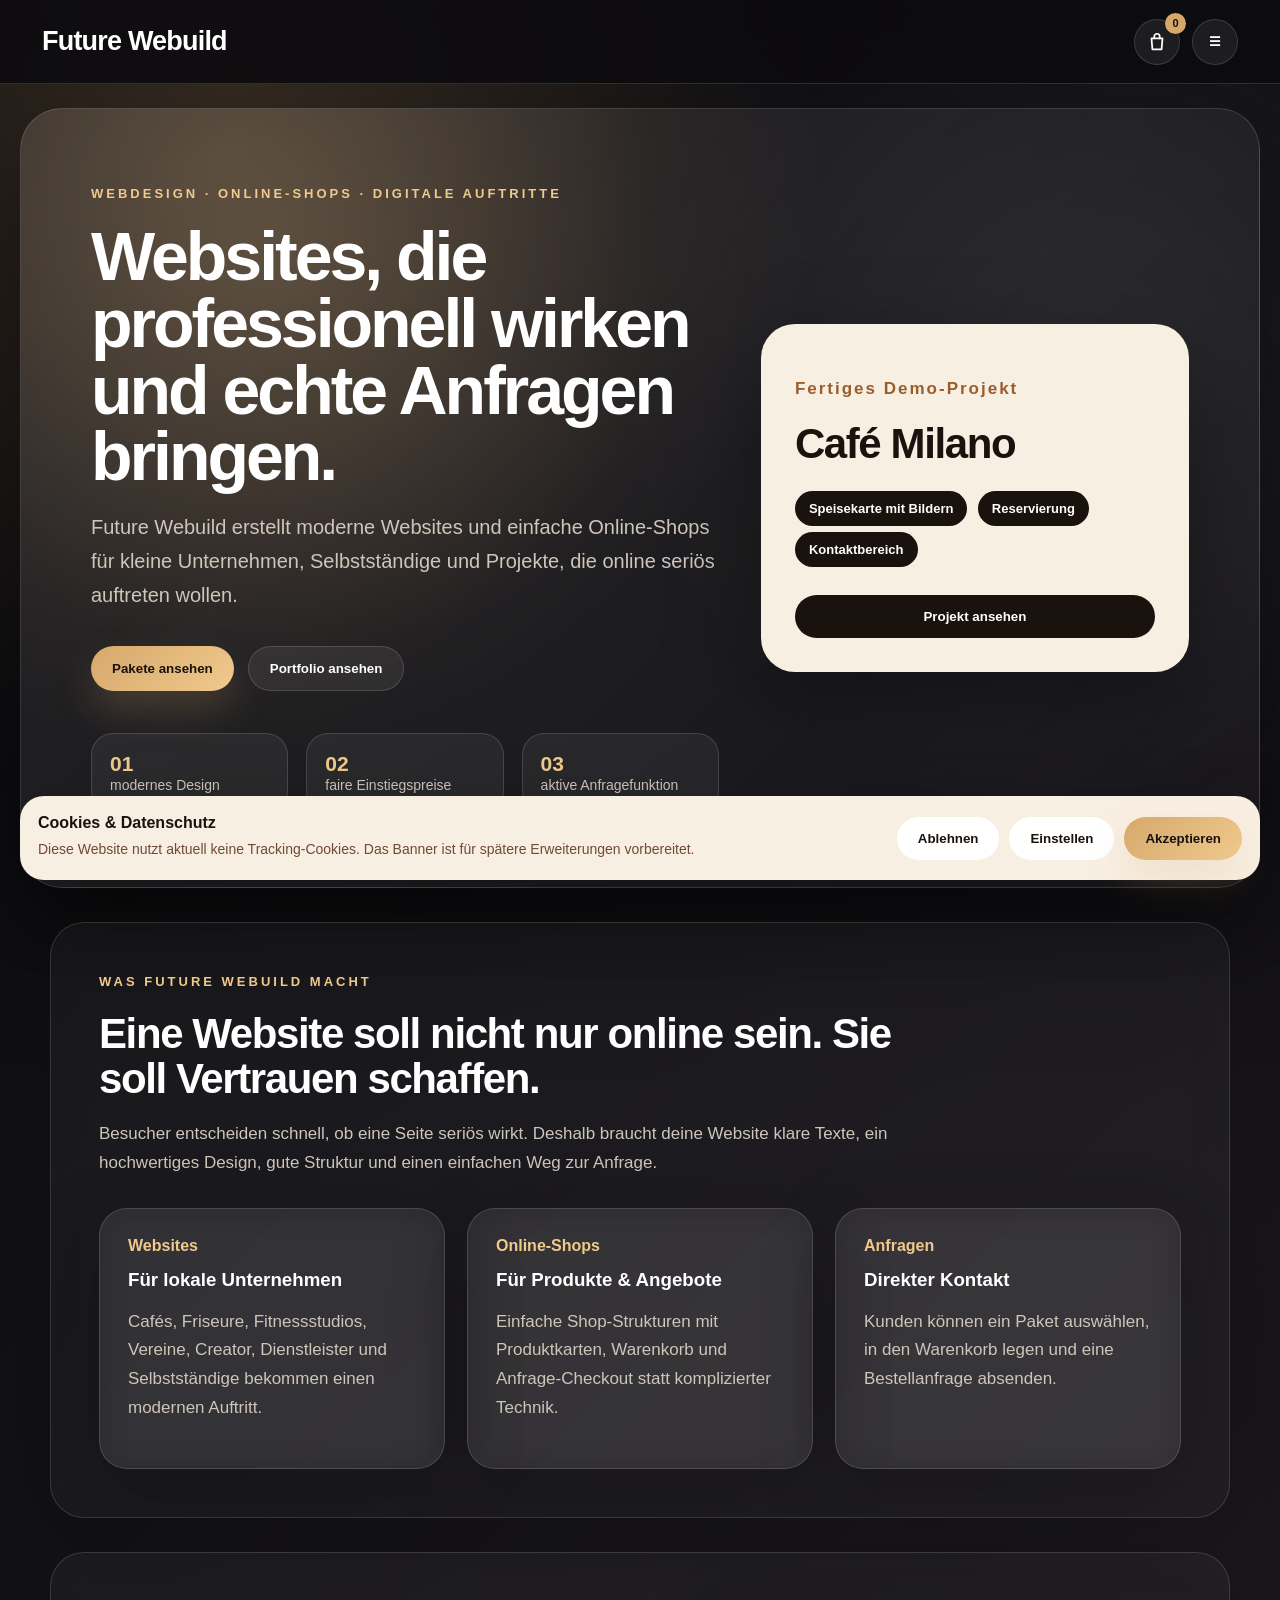
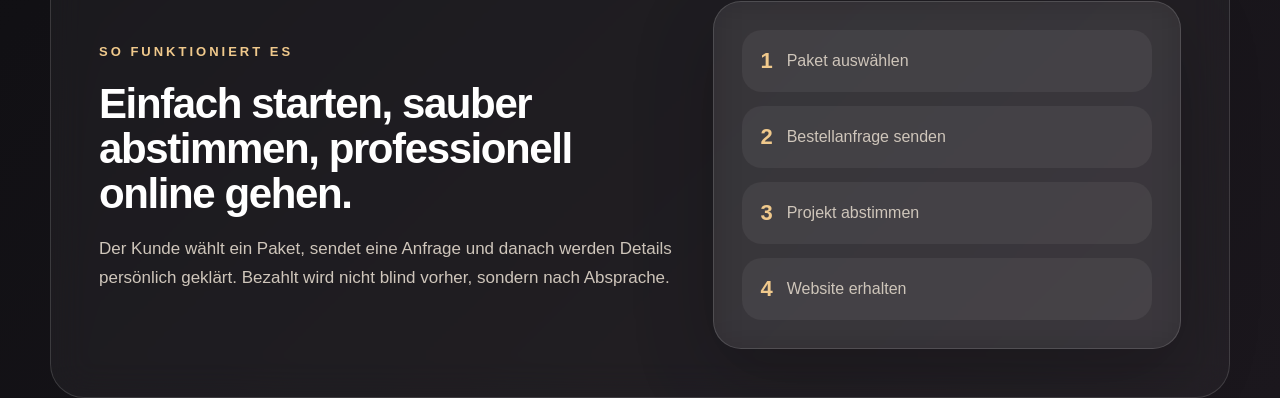
==== commit 4dcc6f1f: "premium main website redesign" ====
--- a/index.html
+++ b/index.html
@@ -11,12 +11,12 @@
 <div id="cookieBanner" class="cookie-banner">
   <div>
     <strong>Cookies & Datenschutz</strong>
-    <p>Diese Website nutzt aktuell keine Tracking-Cookies. Das Banner ist vorbereitet für spätere Erweiterungen.</p>
+    <p>Diese Website nutzt aktuell keine Tracking-Cookies. Das Banner ist für spätere Erweiterungen vorbereitet.</p>
   </div>
   <div class="cookie-actions">
-    <button onclick="hideCookies()" class="soft-btn">Ablehnen</button>
-    <button onclick="hideCookies()" class="soft-btn">Einstellen</button>
-    <button onclick="hideCookies()" class="primary-btn">Akzeptieren</button>
+    <button class="soft-btn" onclick="hideCookies()">Ablehnen</button>
+    <button class="soft-btn" onclick="hideCookies()">Einstellen</button>
+    <button class="primary-btn" onclick="hideCookies()">Akzeptieren</button>
   </div>
 </div>
 
@@ -24,7 +24,7 @@
   <div class="brand" onclick="showPage('home')">Future Webuild</div>
 
   <div class="header-actions">
-    <button class="cart-clean-btn" onclick="showPage('cart')" aria-label="Warenkorb">
+    <button class="cart-btn" onclick="showPage('cart')" aria-label="Warenkorb">
       <svg viewBox="0 0 24 24" class="bag-icon">
         <path d="M6 8h12l-1 12H7L6 8Z"></path>
         <path d="M9 8V6a3 3 0 0 1 6 0v2"></path>
@@ -36,10 +36,11 @@
   </div>
 
   <div id="menuDropdown" class="menu-dropdown hidden">
-    <button onclick="showPageFromMenu('contact')" data-de="Kontakt" data-en="Contact">Kontakt</button>
-    <button onclick="showPageFromMenu('about')" data-de="Über uns" data-en="About">Über uns</button>
-    <button onclick="showPageFromMenu('language')" data-de="Sprache" data-en="Language">Sprache</button>
-    <button onclick="showPageFromMenu('orders')" data-de="Bestellungen" data-en="Orders">Bestellungen</button>
+    <button onclick="showPageFromMenu('packages')">Pakete</button>
+    <button onclick="showPageFromMenu('portfolio')">Portfolio</button>
+    <button onclick="showPageFromMenu('about')">Über uns</button>
+    <button onclick="showPageFromMenu('contact')">Kontakt</button>
+    <button onclick="showPageFromMenu('orders')">Bestellungen</button>
   </div>
 </header>
 
@@ -47,115 +48,91 @@
 
 <section id="home" class="page">
   <div class="hero">
-    <div class="hero-left">
-      <p class="eyebrow" data-de="WEBDESIGN · ONLINE-SHOPS · DIGITALE AUFTRITTE" data-en="WEBDESIGN · ONLINE STORES · DIGITAL PRESENCE">
-        WEBDESIGN · ONLINE-SHOPS · DIGITALE AUFTRITTE
+    <div class="hero-content">
+      <p class="eyebrow">WEBDESIGN · ONLINE-SHOPS · DIGITALE AUFTRITTE</p>
+      <h1>Websites, die professionell wirken und echte Anfragen bringen.</h1>
+      <p class="hero-text">
+        Future Webuild erstellt moderne Websites und einfache Online-Shops für kleine Unternehmen,
+        Selbstständige und Projekte, die online seriös auftreten wollen.
       </p>
 
-      <h1 data-de="Websites, die nicht nur gut aussehen – sondern Vertrauen aufbauen und Kunden bringen."
-          data-en="Websites that do more than look good — they build trust and bring customers.">
-        Websites, die nicht nur gut aussehen – sondern Vertrauen aufbauen und Kunden bringen.
-      </h1>
-
-      <p class="hero-text" data-de="Future Webuild erstellt moderne Websites und einfache Online-Shops für kleine Unternehmen, Selbstständige und Projekte, die professionell online starten wollen."
-         data-en="Future Webuild builds modern websites and simple online stores for small businesses, freelancers and projects that want to start professionally online.">
-        Future Webuild erstellt moderne Websites und einfache Online-Shops für kleine Unternehmen, Selbstständige und Projekte, die professionell online starten wollen.
-      </p>
-
       <div class="hero-actions">
-        <button class="primary-btn" onclick="showPage('packages')" data-de="Pakete ansehen" data-en="View packages">Pakete ansehen</button>
-        <button class="secondary-btn" onclick="showPage('portfolio')" data-de="Portfolio ansehen" data-en="View portfolio">Portfolio ansehen</button>
-      </div>
-
-      <div class="hero-trust">
+        <button class="primary-btn" onclick="showPage('packages')">Pakete ansehen</button>
+        <button class="secondary-btn" onclick="showPage('portfolio')">Portfolio ansehen</button>
+      </div>
+
+      <div class="trust-row">
         <div>
           <strong>01</strong>
-          <span data-de="Premium Look" data-en="Premium look">Premium Look</span>
+          <span>modernes Design</span>
         </div>
         <div>
           <strong>02</strong>
-          <span data-de="klare Struktur" data-en="clear structure">klare Struktur</span>
+          <span>faire Einstiegspreise</span>
         </div>
         <div>
           <strong>03</strong>
-          <span data-de="echte Anfragefunktion" data-en="real inquiry system">echte Anfragefunktion</span>
+          <span>aktive Anfragefunktion</span>
         </div>
       </div>
     </div>
 
-    <div class="hero-right">
-      <div class="website-preview">
-        <div class="browser-top">
-          <span></span><span></span><span></span>
-        </div>
-        <div class="preview-body">
-          <p class="preview-label">LIVE SHOWCASE</p>
-          <h3>Future Webuild</h3>
-          <p>Website · Shop · Portfolio · Anfrage · Bestellung</p>
-
-          <div class="preview-grid">
-            <div></div>
-            <div></div>
-            <div></div>
-          </div>
-
-          <button onclick="showPage('contact')" data-de="Projekt starten" data-en="Start project">Projekt starten</button>
-        </div>
-      </div>
+    <div class="hero-card">
+      <p>Fertiges Demo-Projekt</p>
+      <h2>Café Milano</h2>
+      <span>Speisekarte mit Bildern</span>
+      <span>Reservierung</span>
+      <span>Kontaktbereich</span>
+      <button onclick="openCafe()">Projekt ansehen</button>
     </div>
   </div>
 
   <section class="section">
     <div class="section-head">
-      <p class="eyebrow">WARUM FUTURE WEBUILD?</p>
-      <h2>Eine gute Website verkauft nicht laut. Sie wirkt seriös, klar und hochwertig.</h2>
+      <p class="eyebrow">WAS FUTURE WEBUILD MACHT</p>
+      <h2>Eine Website soll nicht nur online sein. Sie soll Vertrauen schaffen.</h2>
       <p>
-        Viele kleine Unternehmen brauchen keinen riesigen Konzern-Auftritt, sondern eine Website,
-        die professionell aussieht, Vertrauen schafft und Besucher zu Anfragen macht.
+        Besucher entscheiden schnell, ob eine Seite seriös wirkt. Deshalb braucht deine Website
+        klare Texte, ein hochwertiges Design, gute Struktur und einen einfachen Weg zur Anfrage.
       </p>
     </div>
 
     <div class="cards-grid">
       <div class="info-card">
-        <span>Design</span>
-        <h3>Hochwertiger erster Eindruck</h3>
-        <p>Moderne Layouts, gute Abstände, klare Bereiche und ein Stil, der nicht nach billigem Baukasten aussieht.</p>
+        <span>Websites</span>
+        <h3>Für lokale Unternehmen</h3>
+        <p>Cafés, Friseure, Fitnessstudios, Vereine, Creator, Dienstleister und Selbstständige bekommen einen modernen Auftritt.</p>
       </div>
 
       <div class="info-card">
-        <span>Verkauf</span>
-        <h3>Pakete direkt auswählbar</h3>
-        <p>Kunden können Pakete in den Warenkorb legen und direkt eine Bestellung oder Anfrage absenden.</p>
+        <span>Online-Shops</span>
+        <h3>Für Produkte & Angebote</h3>
+        <p>Einfache Shop-Strukturen mit Produktkarten, Warenkorb und Anfrage-Checkout statt komplizierter Technik.</p>
       </div>
 
       <div class="info-card">
-        <span>Portfolio</span>
-        <h3>Fertige Demo-Projekte</h3>
-        <p>Mit Café Milano ist bereits eine vollständige Demo online, inklusive Karte, Bildern, Kontakt und Reservierung.</p>
+        <span>Anfragen</span>
+        <h3>Direkter Kontakt</h3>
+        <p>Kunden können ein Paket auswählen, in den Warenkorb legen und eine Bestellanfrage absenden.</p>
       </div>
     </div>
   </section>
 
   <section class="section split-section">
     <div>
-      <p class="eyebrow">FERTIGES PORTFOLIO-PROJEKT</p>
-      <h2>Café Milano zeigt, wie hochwertig eine kleine Website wirken kann.</h2>
+      <p class="eyebrow">SO FUNKTIONIERT ES</p>
+      <h2>Einfach starten, sauber abstimmen, professionell online gehen.</h2>
       <p>
-        Die Café-Demo ist nicht nur eine einfache Beispielseite. Sie zeigt, wie ein lokales Unternehmen mit
-        Bildern, Speisekarte, Kontaktbereich und Reservierung professionell präsentiert werden kann.
+        Der Kunde wählt ein Paket, sendet eine Anfrage und danach werden Details persönlich geklärt.
+        Bezahlt wird nicht blind vorher, sondern nach Absprache.
       </p>
-      <button class="primary-btn" onclick="openCafe()">Café Milano ansehen</button>
-    </div>
-
-    <div class="showcase-card">
-      <p>Live Demo</p>
-      <h3>Café Milano</h3>
-      <ul>
-        <li>Startseite mit Atmosphäre</li>
-        <li>Karte mit Produktbildern</li>
-        <li>Kontaktbereich</li>
-        <li>Reservierungsfunktion</li>
-      </ul>
+    </div>
+
+    <div class="process-box">
+      <div><strong>1</strong><span>Paket auswählen</span></div>
+      <div><strong>2</strong><span>Bestellanfrage senden</span></div>
+      <div><strong>3</strong><span>Projekt abstimmen</span></div>
+      <div><strong>4</strong><span>Website erhalten</span></div>
     </div>
   </section>
 </section>
@@ -166,7 +143,7 @@
     <h1>Pakete für Websites und Online-Shops</h1>
     <p>
       Wähle ein Paket aus, lege es in den Warenkorb und sende deine Bestellung als Anfrage ab.
-      Danach melde ich mich bei dir zur Absprache.
+      Danach wird alles persönlich geklärt.
     </p>
   </div>
 
@@ -181,8 +158,8 @@
       <ul>
         <li>1 moderne Startseite</li>
         <li>mobile Ansicht</li>
-        <li>Basis-Design</li>
         <li>Kontaktbereich</li>
+        <li>Basis-Struktur</li>
       </ul>
       <button class="primary-btn full" onclick="addToCart('Starter Website', 29)">In den Warenkorb</button>
     </div>
@@ -192,10 +169,10 @@
       <p class="label">BUSINESS</p>
       <h2>Basic Website</h2>
       <p class="price">59 €</p>
-      <p>Für kleine Unternehmen, die seriöser auftreten wollen.</p>
+      <p>Für kleine Unternehmen, die seriöser wirken wollen.</p>
       <ul>
         <li>mehrere Bereiche</li>
-        <li>professionellere Struktur</li>
+        <li>stärkerer Aufbau</li>
         <li>Portfolio- oder Angebotsbereich</li>
         <li>1 Korrekturrunde</li>
       </ul>
@@ -206,10 +183,10 @@
       <p class="label">PLUS</p>
       <h2>Plus Website</h2>
       <p class="price">99 €</p>
-      <p>Für Projekte mit mehr Inhalt und stärkerem Design.</p>
+      <p>Für Projekte mit mehr Inhalt und besserem Design.</p>
       <ul>
         <li>mehr Abschnitte</li>
-        <li>stärkerer Look</li>
+        <li>individuellere Optik</li>
         <li>Struktur-Beratung</li>
         <li>2 Korrekturrunden</li>
       </ul>
@@ -238,7 +215,7 @@
       <p class="label">SHOP PRO</p>
       <h2>Shop Pro</h2>
       <p class="price">149 €</p>
-      <p>Für einen professionelleren Shop-Auftritt.</p>
+      <p>Für einen stärkeren Shop-Auftritt mit mehr Struktur.</p>
       <ul>
         <li>mehr Produktbereiche</li>
         <li>bessere Shop-Struktur</li>
@@ -250,10 +227,10 @@
   </div>
 
   <div class="notice">
-    <h3>Wichtig zu wissen</h3>
+    <h3>Wichtig</h3>
     <p>
-      Aktuell läuft der Kauf als Bestellanfrage. Das heißt: Du wählst ein Paket aus, sendest die Bestellung ab
-      und danach wird alles persönlich besprochen. Echte Online-Zahlung kann später ergänzt werden.
+      Der Kauf läuft aktuell als Anfrage. Du sendest die Bestellung ab, danach wird das Projekt persönlich abgesprochen.
+      Echte Online-Zahlung kann später ergänzt werden.
     </p>
   </div>
 </section>
@@ -280,32 +257,32 @@
       <p class="eyebrow">FERTIGE DEMO-WEBSITE</p>
       <h2>Café Milano</h2>
       <p>
-        Café Milano zeigt eine fertige Website für ein lokales Café:
-        Startseite, Über-uns-Bereich, Speisekarte mit Bildern, Kontaktbereich und Reservierung.
+        Eine komplette Demo-Website für ein Café mit Startseite, Über-uns-Bereich,
+        Speisekarte mit Produktbildern, Kontaktbereich und Reservierungsfunktion.
       </p>
       <button class="primary-btn" onclick="openCafe()">Projekt ansehen</button>
     </div>
   </div>
 
   <div class="portfolio-card reverse">
-    <div class="portfolio-visual fw-visual">
-      <p>Future Webuild</p>
-      <h2>Die Hauptseite als eigenes Vorzeigeprojekt.</h2>
+    <div class="portfolio-visual next-visual">
+      <p>Nächstes Projekt</p>
+      <h2>Gym Website als zweites Portfolio-Projekt.</h2>
       <div>
-        <span>Pakete</span>
-        <span>Warenkorb</span>
-        <span>Anfrage</span>
+        <span>Fitness</span>
+        <span>Training</span>
+        <span>Mitgliedschaft</span>
       </div>
     </div>
 
     <div class="portfolio-info">
-      <p class="eyebrow">EIGENES PROJEKT</p>
-      <h2>Future Webuild</h2>
+      <p class="eyebrow">GEPLANT</p>
+      <h2>Gym Demo</h2>
       <p>
-        Diese Website zeigt selbst, was angeboten wird: moderne Struktur, klare Pakete,
-        Warenkorb, Bestellanfrage, Sprache und Portfolio.
+        Als nächstes entsteht eine moderne Gym-Website. Damit zeigt Future Webuild
+        nicht nur ruhige Café-Designs, sondern auch starke, energiegeladene Business-Seiten.
       </p>
-      <button class="secondary-btn" onclick="showPage('home')">Startseite ansehen</button>
+      <button class="secondary-btn" onclick="showPage('contact')">Projekt anfragen</button>
     </div>
   </div>
 </section>
@@ -314,7 +291,7 @@
   <div class="page-head">
     <p class="eyebrow">WARENKORB</p>
     <h1>Deine Auswahl</h1>
-    <p>Prüfe deine Auswahl und sende danach deine Bestellung als Anfrage ab.</p>
+    <p>Prüfe deine Pakete und sende danach deine Bestellung als Anfrage ab.</p>
   </div>
 
   <div class="cart-layout">
@@ -327,7 +304,7 @@
       <h2>Zusammenfassung</h2>
       <p>Gesamtbetrag</p>
       <h3><span id="total">0</span> €</h3>
-      <button class="primary-btn full" onclick="showPage('checkout')">Bestellung absenden</button>
+      <button class="primary-btn full" onclick="showPage('checkout')">Bestellung anfragen</button>
       <button class="secondary-btn full" onclick="clearCart()">Warenkorb leeren</button>
     </div>
   </div>
@@ -337,7 +314,7 @@
   <div class="page-head">
     <p class="eyebrow">BESTELLUNG</p>
     <h1>Bestellung als Anfrage absenden</h1>
-    <p>Du bezahlst hier noch nicht online. Die Anfrage geht direkt per E-Mail raus.</p>
+    <p>Du bezahlst hier noch nicht online. Die Anfrage kommt direkt per E-Mail an.</p>
   </div>
 
   <div class="checkout-layout">
@@ -354,7 +331,7 @@
       <input type="hidden" name="order" id="orderInput">
       <input type="hidden" name="total" id="totalInput">
 
-      <button class="primary-btn full" type="submit">Bestellung absenden</button>
+      <button class="primary-btn full" type="submit">Bestellanfrage senden</button>
     </form>
 
     <div class="checkout-side">
@@ -365,48 +342,9 @@
   </div>
 </section>
 
-<section id="contact" class="page hidden">
-  <div class="page-head">
-    <p class="eyebrow">KONTAKT</p>
-    <h1>Erzähl kurz, was du brauchst</h1>
-    <p>Das Formular ist aktiv. Deine Nachricht kommt direkt bei mir an.</p>
-  </div>
-
-  <div class="contact-layout">
-    <form class="contact-form" action="https://formspree.io/f/mbdwldyl" method="POST">
-      <label>Name</label>
-      <input type="text" name="name" placeholder="Dein Name" required>
-
-      <label>E-Mail</label>
-      <input type="email" name="email" placeholder="deine@email.de" required>
-
-      <label>Projektart</label>
-      <select name="project">
-        <option>Website</option>
-        <option>Online-Shop</option>
-        <option>Überarbeitung einer bestehenden Website</option>
-        <option>Noch unsicher</option>
-      </select>
-
-      <label>Nachricht</label>
-      <textarea name="message" placeholder="Beschreib kurz dein Projekt..." required></textarea>
-
-      <button class="primary-btn full" type="submit">Anfrage senden</button>
-    </form>
-
-    <div class="contact-side">
-      <h2>Was eine gute Anfrage enthält</h2>
-      <p>Je klarer deine Infos, desto schneller kann ein passender Website-Plan entstehen.</p>
-      <div class="mini-note">Website oder Online-Shop?</div>
-      <div class="mini-note">Welche Inhalte brauchst du?</div>
-      <div class="mini-note">Hast du Beispiele, die dir gefallen?</div>
-    </div>
-  </div>
-</section>
-
 <section id="about" class="page hidden simple-page">
   <p class="eyebrow">ÜBER UNS</p>
-  <h1>Future Webuild baut Websites, die kleiner starten – aber professionell wirken.</h1>
+  <h1>Future Webuild baut Websites für kleine Projekte mit großem Anspruch.</h1>
   <p>
     Future Webuild ist ein junges Webdesign-Projekt für moderne Websites und einfache Online-Shops.
     Ziel ist es, kleinen Unternehmen, Selbstständigen und neuen Projekten einen bezahlbaren,
@@ -426,7 +364,7 @@
 
     <div class="info-card">
       <h3>Persönliche Umsetzung</h3>
-      <p>Keine anonyme Agentur. Direkte Absprache, klare Struktur und Schritt-für-Schritt Verbesserung.</p>
+      <p>Direkte Absprache, klare Struktur und Schritt-für-Schritt Verbesserung statt anonymer Massenabfertigung.</p>
     </div>
   </div>
 
@@ -443,17 +381,6 @@
   </div>
 </section>
 
-<section id="language" class="page hidden simple-page">
-  <p class="eyebrow">SPRACHE</p>
-  <h1>Sprache auswählen</h1>
-  <p>Die Sprache kann direkt auf der Website umgeschaltet werden.</p>
-
-  <div class="language-box">
-    <button class="primary-btn" onclick="setLanguage('de')">Deutsch</button>
-    <button class="secondary-btn" onclick="setLanguage('en')">English</button>
-  </div>
-</section>
-
 <section id="orders" class="page hidden simple-page">
   <p class="eyebrow">BESTELLUNGEN</p>
   <h1>Bestellungen</h1>
@@ -468,6 +395,45 @@
   </div>
 </section>
 
+<section id="contact" class="page hidden">
+  <div class="page-head">
+    <p class="eyebrow">KONTAKT</p>
+    <h1>Erzähl kurz, was du brauchst</h1>
+    <p>Das Formular ist aktiv. Deine Nachricht kommt direkt bei mir an.</p>
+  </div>
+
+  <div class="contact-layout">
+    <form class="contact-form" action="https://formspree.io/f/mbdwldyl" method="POST">
+      <label>Name</label>
+      <input type="text" name="name" placeholder="Dein Name" required>
+
+      <label>E-Mail</label>
+      <input type="email" name="email" placeholder="deine@email.de" required>
+
+      <label>Projektart</label>
+      <select name="project">
+        <option>Website</option>
+        <option>Online-Shop</option>
+        <option>Überarbeitung einer bestehenden Website</option>
+        <option>Noch unsicher</option>
+      </select>
+
+      <label>Nachricht</label>
+      <textarea name="message" placeholder="Beschreib kurz dein Projekt..." required></textarea>
+
+      <button class="primary-btn full" type="submit">Anfrage senden</button>
+    </form>
+
+    <div class="contact-side">
+      <h2>Was eine gute Anfrage enthält</h2>
+      <p>Je klarer deine Infos, desto schneller kann ein passender Website-Plan entstehen.</p>
+      <div class="mini-note">Website oder Online-Shop?</div>
+      <div class="mini-note">Welche Inhalte brauchst du?</div>
+      <div class="mini-note">Hast du Beispiele, die dir gefallen?</div>
+    </div>
+  </div>
+</section>
+
 </main>
 
 <script src="script.js"></script>
--- a/style.css
+++ b/style.css
@@ -3,18 +3,17 @@
 }
 
 :root {
-  --black: #08090d;
-  --dark: #0d0f17;
-  --panel: #12141f;
-  --panel2: #171a27;
-  --silver: #e5e7eb;
-  --soft: #a7adbb;
-  --muted: #767d8f;
-  --line: rgba(255, 255, 255, 0.10);
-  --line2: rgba(255, 255, 255, 0.16);
-  --blue: #6aa7ff;
-  --blue2: #8fc7ff;
-  --white: #ffffff;
+  --bg: #111014;
+  --bg2: #1b171d;
+  --panel: rgba(255, 255, 255, 0.07);
+  --panel2: rgba(255, 255, 255, 0.1);
+  --cream: #f8efe3;
+  --warm: #d6a86c;
+  --warm2: #f0c98c;
+  --text: #ffffff;
+  --muted: #cfc6bb;
+  --line: rgba(255, 255, 255, 0.14);
+  --dark: #1a120c;
   --danger: #ef4444;
 }
 
@@ -22,11 +21,11 @@
   margin: 0;
   min-height: 100vh;
   font-family: Arial, sans-serif;
-  color: var(--white);
+  color: var(--text);
   background:
-    radial-gradient(circle at 20% 8%, rgba(106, 167, 255, 0.20), transparent 28%),
-    radial-gradient(circle at 80% 14%, rgba(255, 255, 255, 0.06), transparent 25%),
-    linear-gradient(135deg, var(--black), var(--dark) 60%, #05060a);
+    radial-gradient(circle at 18% 8%, rgba(214, 168, 108, 0.22), transparent 28%),
+    radial-gradient(circle at 85% 18%, rgba(255, 255, 255, 0.07), transparent 24%),
+    linear-gradient(135deg, #0c0b0e, var(--bg), var(--bg2));
 }
 
 .header {
@@ -35,12 +34,12 @@
   width: 100%;
   height: 84px;
   padding: 0 42px;
-  display: flex;
-  align-items: center;
-  justify-content: space-between;
-  background: rgba(8, 9, 13, 0.88);
+  background: rgba(12, 11, 14, 0.88);
   backdrop-filter: blur(18px);
   border-bottom: 1px solid var(--line);
+  display: flex;
+  justify-content: space-between;
+  align-items: center;
   z-index: 1000;
 }
 
@@ -53,14 +52,14 @@
 
 .header-actions {
   display: flex;
-  align-items: center;
   gap: 12px;
+  align-items: center;
 }
 
 button {
   border: none;
+  cursor: pointer;
   font-family: Arial, sans-serif;
-  cursor: pointer;
   font-weight: 900;
   transition: 0.2s ease;
 }
@@ -70,32 +69,17 @@
 }
 
 .menu-btn,
-.cart-clean-btn {
+.cart-btn {
   width: 46px;
   height: 46px;
   border-radius: 999px;
-  color: var(--white);
-  background: rgba(255, 255, 255, 0.06);
-  border: 1px solid var(--line2);
+  background: rgba(255, 255, 255, 0.07);
+  border: 1px solid var(--line);
+  color: white;
   display: flex;
   align-items: center;
   justify-content: center;
   position: relative;
-}
-
-.cart-count {
-  position: absolute;
-  top: -7px;
-  right: -7px;
-  min-width: 21px;
-  height: 21px;
-  border-radius: 999px;
-  background: var(--blue);
-  color: white;
-  font-size: 11px;
-  display: flex;
-  align-items: center;
-  justify-content: center;
 }
 
 .bag-icon {
@@ -108,6 +92,21 @@
   stroke-linejoin: round;
 }
 
+.cart-count {
+  position: absolute;
+  top: -7px;
+  right: -7px;
+  min-width: 21px;
+  height: 21px;
+  border-radius: 999px;
+  background: var(--warm);
+  color: var(--dark);
+  font-size: 11px;
+  display: flex;
+  align-items: center;
+  justify-content: center;
+}
+
 .menu-dropdown {
   position: absolute;
   top: 94px;
@@ -115,9 +114,8 @@
   width: 280px;
   padding: 12px;
   border-radius: 24px;
-  background: rgba(229, 231, 235, 0.98);
-  border: 1px solid rgba(15, 23, 42, 0.10);
-  box-shadow: 0 30px 90px rgba(0, 0, 0, 0.45);
+  background: var(--cream);
+  box-shadow: 0 30px 90px rgba(0,0,0,0.45);
 }
 
 .menu-dropdown button {
@@ -126,12 +124,12 @@
   margin: 4px 0;
   text-align: left;
   border-radius: 16px;
-  color: #111827;
   background: transparent;
+  color: var(--dark);
 }
 
 .menu-dropdown button:hover {
-  background: rgba(15, 23, 42, 0.08);
+  background: rgba(0,0,0,0.08);
 }
 
 main {
@@ -149,20 +147,20 @@
   margin: 24px auto 0;
   padding: 70px;
   display: grid;
-  grid-template-columns: 1.1fr 0.85fr;
+  grid-template-columns: 1.1fr 0.75fr;
   gap: 42px;
   align-items: center;
   border-radius: 42px;
   background:
-    linear-gradient(135deg, rgba(255, 255, 255, 0.085), rgba(255, 255, 255, 0.025)),
-    radial-gradient(circle at 20% 20%, rgba(106, 167, 255, 0.13), transparent 35%);
-  border: 1px solid var(--line);
-  box-shadow: 0 45px 120px rgba(0, 0, 0, 0.52);
+    linear-gradient(135deg, rgba(255,255,255,0.095), rgba(255,255,255,0.025)),
+    radial-gradient(circle at 20% 20%, rgba(214,168,108,0.18), transparent 34%);
+  border: 1px solid var(--line);
+  box-shadow: 0 45px 120px rgba(0,0,0,0.52);
 }
 
 .eyebrow {
   margin: 0 0 18px;
-  color: var(--blue2);
+  color: var(--warm2);
   font-size: 13px;
   letter-spacing: 3px;
   font-weight: 900;
@@ -187,7 +185,7 @@
 }
 
 p {
-  color: var(--soft);
+  color: var(--muted);
   line-height: 1.7;
   font-size: 17px;
 }
@@ -213,15 +211,15 @@
 }
 
 .primary-btn {
-  background: linear-gradient(135deg, var(--blue), var(--blue2));
-  color: #06101f;
-  box-shadow: 0 18px 38px rgba(106, 167, 255, 0.20);
+  background: linear-gradient(135deg, var(--warm), var(--warm2));
+  color: var(--dark);
+  box-shadow: 0 18px 38px rgba(214,168,108,0.22);
 }
 
 .secondary-btn {
   color: white;
-  background: rgba(255, 255, 255, 0.07);
-  border: 1px solid var(--line2);
+  background: rgba(255,255,255,0.07);
+  border: 1px solid var(--line);
 }
 
 .danger-btn {
@@ -231,95 +229,74 @@
 
 .soft-btn {
   background: white;
-  color: #111827;
+  color: var(--dark);
 }
 
 .full {
   width: 100%;
 }
 
-.hero-trust {
+.trust-row {
   margin-top: 42px;
   display: grid;
   grid-template-columns: repeat(3, 1fr);
   gap: 18px;
 }
 
-.hero-trust div {
+.trust-row div {
   padding: 18px;
   border-radius: 22px;
-  background: rgba(255,255,255,0.045);
-  border: 1px solid var(--line);
-}
-
-.hero-trust strong {
+  background: rgba(255,255,255,0.055);
+  border: 1px solid var(--line);
+}
+
+.trust-row strong {
   display: block;
-  color: var(--blue2);
+  color: var(--warm2);
   font-size: 21px;
 }
 
-.hero-trust span {
-  color: var(--soft);
+.trust-row span {
+  color: var(--muted);
   font-size: 14px;
 }
 
-.website-preview {
-  overflow: hidden;
-  border-radius: 32px;
-  background: #f4f7fb;
-  color: #0f172a;
-  box-shadow: 0 32px 100px rgba(0,0,0,0.50);
-}
-
-.browser-top {
-  height: 46px;
-  background: #dbe1ea;
-  display: flex;
-  align-items: center;
-  gap: 8px;
-  padding: 0 18px;
-}
-
-.browser-top span {
-  width: 12px;
-  height: 12px;
+.hero-card {
+  padding: 34px;
+  border-radius: 34px;
+  background: var(--cream);
+  color: var(--dark);
+  box-shadow: 0 32px 90px rgba(0,0,0,0.4);
+}
+
+.hero-card p {
+  color: #9a5e2b;
+  font-weight: 900;
+  letter-spacing: 2px;
+}
+
+.hero-card h2 {
+  color: var(--dark);
+}
+
+.hero-card span {
+  display: inline-block;
+  background: var(--dark);
+  color: white;
+  padding: 10px 14px;
+  margin: 6px 6px 0 0;
   border-radius: 999px;
-  background: rgba(15, 23, 42, 0.28);
-}
-
-.preview-body {
-  padding: 38px;
-}
-
-.preview-label {
-  color: #2563eb;
-  font-weight: 900;
-  letter-spacing: 2px;
-}
-
-.preview-body h3 {
-  font-size: 38px;
-  line-height: 1.05;
-}
-
-.preview-grid {
-  margin: 26px 0;
-  display: grid;
-  grid-template-columns: repeat(3, 1fr);
-  gap: 11px;
-}
-
-.preview-grid div {
-  height: 84px;
-  border-radius: 18px;
-  background: linear-gradient(135deg, rgba(37,99,235,0.18), rgba(15,23,42,0.08));
-}
-
-.preview-body button {
-  padding: 12px 18px;
+  font-weight: 900;
+  font-size: 13px;
+}
+
+.hero-card button {
+  margin-top: 28px;
+  width: 100%;
+  padding: 14px 20px;
   border-radius: 999px;
-  color: white;
-  background: #0f172a;
+  background: var(--dark);
+  color: white;
 }
 
 .section,
@@ -358,7 +335,7 @@
 }
 
 .info-card,
-.showcase-card,
+.process-box,
 .price-card,
 .notice,
 .portfolio-card,
@@ -370,15 +347,15 @@
 .orders-box,
 .mini-note,
 .about-deep {
-  background: rgba(255,255,255,0.055);
+  background: var(--panel);
   border: 1px solid var(--line);
   border-radius: 28px;
-  box-shadow: 0 24px 80px rgba(0,0,0,0.26);
+  box-shadow: 0 24px 80px rgba(0,0,0,0.24);
   backdrop-filter: blur(18px);
 }
 
 .info-card,
-.showcase-card,
+.process-box,
 .orders-box,
 .mini-note,
 .about-deep {
@@ -387,7 +364,7 @@
 
 .info-card span {
   display: inline-block;
-  color: var(--blue2);
+  color: var(--warm2);
   font-weight: 900;
   margin-bottom: 14px;
 }
@@ -399,13 +376,27 @@
   align-items: center;
 }
 
-.showcase-card h3 {
-  font-size: 34px;
-}
-
-.showcase-card ul {
-  color: var(--soft);
-  line-height: 1.9;
+.process-box {
+  display: grid;
+  gap: 14px;
+}
+
+.process-box div {
+  padding: 18px;
+  border-radius: 20px;
+  background: rgba(255,255,255,0.055);
+  display: flex;
+  align-items: center;
+  gap: 14px;
+}
+
+.process-box strong {
+  color: var(--warm2);
+  font-size: 22px;
+}
+
+.process-box span {
+  color: var(--muted);
 }
 
 .page-head {
@@ -433,12 +424,12 @@
 }
 
 .price-card.featured {
-  border: 2px solid rgba(143, 199, 255, 0.44);
+  border: 2px solid rgba(240,201,140,0.48);
   transform: translateY(-10px);
 }
 
 .label {
-  color: var(--blue2);
+  color: var(--warm2);
   font-size: 13px;
   letter-spacing: 2px;
   font-weight: 900;
@@ -455,8 +446,8 @@
   position: absolute;
   top: 20px;
   right: 20px;
-  background: linear-gradient(135deg, var(--blue), var(--blue2));
-  color: #06101f;
+  background: linear-gradient(135deg, var(--warm), var(--warm2));
+  color: var(--dark);
   padding: 8px 13px;
   border-radius: 999px;
   font-size: 12px;
@@ -464,7 +455,7 @@
 }
 
 ul {
-  color: var(--soft);
+  color: var(--muted);
   line-height: 1.9;
   padding-left: 20px;
 }
@@ -497,9 +488,9 @@
   background: #fff8ee;
 }
 
-.fw-visual {
+.next-visual {
   background:
-    radial-gradient(circle at 20% 20%, rgba(106,167,255,0.22), transparent 35%),
+    radial-gradient(circle at 20% 20%, rgba(214,168,108,0.25), transparent 35%),
     #0b0f18;
 }
 
@@ -509,8 +500,8 @@
   letter-spacing: 2px;
 }
 
-.fw-visual p {
-  color: var(--blue2);
+.next-visual p {
+  color: var(--warm2);
 }
 
 .portfolio-visual h2 {
@@ -518,7 +509,7 @@
   max-width: 470px;
 }
 
-.fw-visual h2 {
+.next-visual h2 {
   color: white;
 }
 
@@ -600,12 +591,6 @@
   resize: vertical;
 }
 
-.language-box {
-  display: flex;
-  gap: 12px;
-  flex-wrap: wrap;
-}
-
 .checkout-total {
   font-size: 20px;
 }
@@ -615,9 +600,8 @@
   left: 20px;
   right: 20px;
   bottom: 20px;
-  background: #f4f7fb;
-  color: #0f172a;
-  border: 1px solid rgba(15,23,42,0.12);
+  background: var(--cream);
+  color: var(--dark);
   border-radius: 24px;
   padding: 18px;
   display: flex;
@@ -628,7 +612,7 @@
 }
 
 .cookie-banner p {
-  color: #64748b;
+  color: #6f4a34;
   margin: 6px 0 0;
   font-size: 14px;
 }
@@ -670,7 +654,7 @@
   }
 
   .hero,
-  .hero-trust,
+  .trust-row,
   .cards-grid,
   .about-grid,
   .split-section,
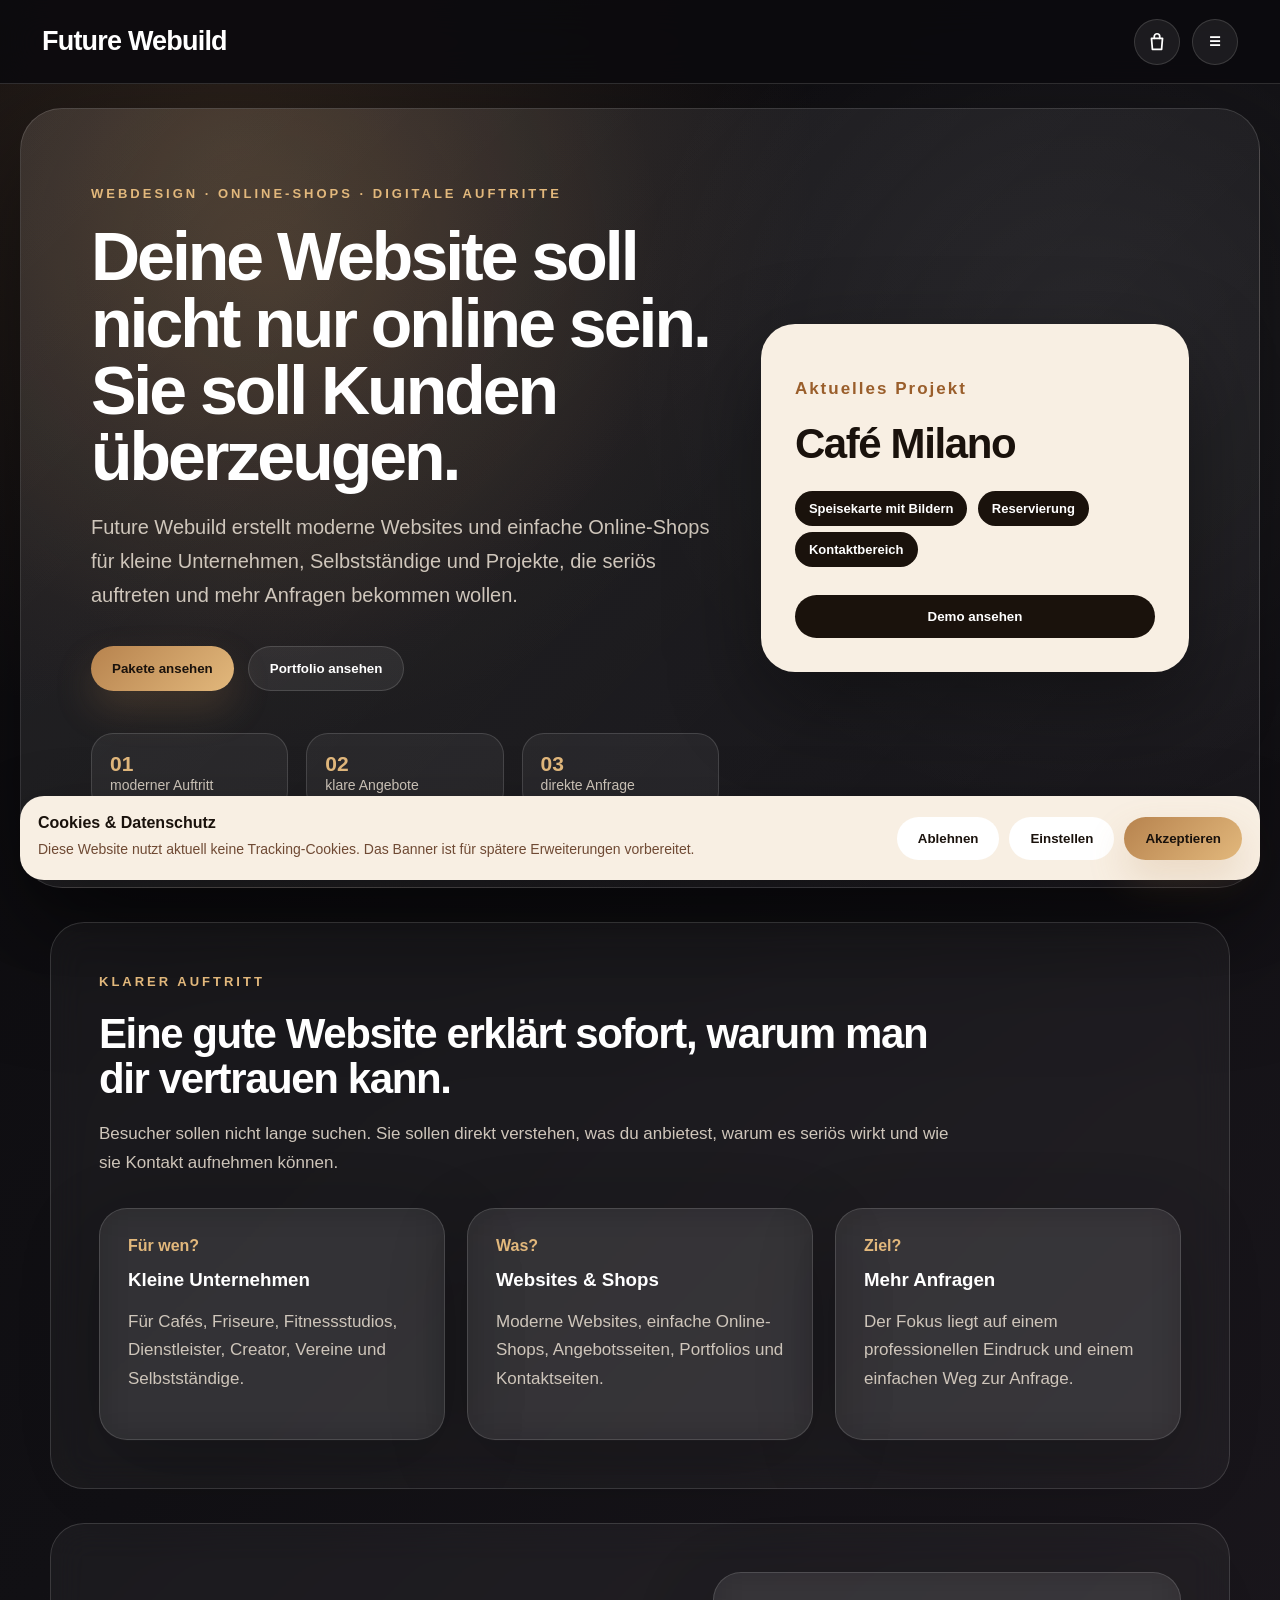
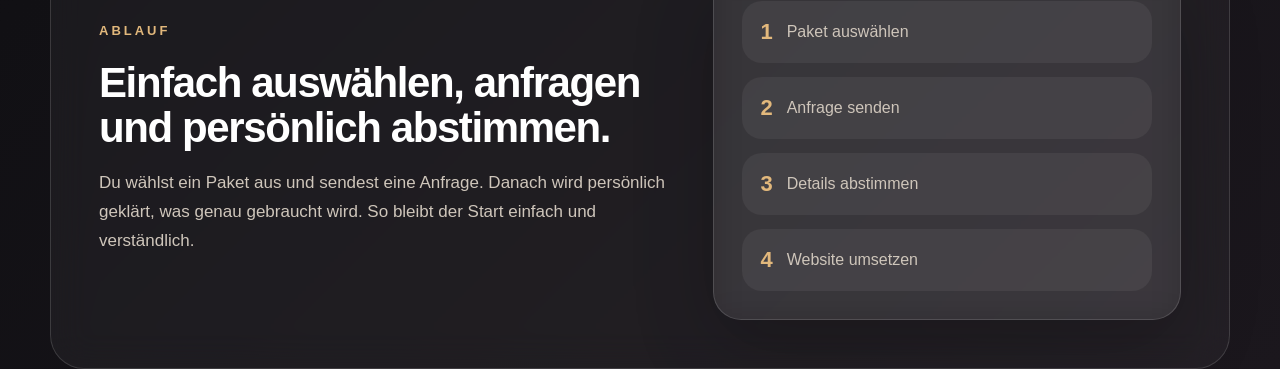
==== commit 5ee7b004: "premium main website v2" ====
--- a/index.html
+++ b/index.html
@@ -29,7 +29,6 @@
         <path d="M6 8h12l-1 12H7L6 8Z"></path>
         <path d="M9 8V6a3 3 0 0 1 6 0v2"></path>
       </svg>
-      <span id="cartCount" class="cart-count">0</span>
     </button>
 
     <button class="menu-btn" onclick="toggleMenu()">☰</button>
@@ -50,10 +49,10 @@
   <div class="hero">
     <div class="hero-content">
       <p class="eyebrow">WEBDESIGN · ONLINE-SHOPS · DIGITALE AUFTRITTE</p>
-      <h1>Websites, die professionell wirken und echte Anfragen bringen.</h1>
+      <h1>Deine Website soll nicht nur online sein. Sie soll Kunden überzeugen.</h1>
       <p class="hero-text">
         Future Webuild erstellt moderne Websites und einfache Online-Shops für kleine Unternehmen,
-        Selbstständige und Projekte, die online seriös auftreten wollen.
+        Selbstständige und Projekte, die seriös auftreten und mehr Anfragen bekommen wollen.
       </p>
 
       <div class="hero-actions">
@@ -64,75 +63,75 @@
       <div class="trust-row">
         <div>
           <strong>01</strong>
-          <span>modernes Design</span>
+          <span>moderner Auftritt</span>
         </div>
         <div>
           <strong>02</strong>
-          <span>faire Einstiegspreise</span>
+          <span>klare Angebote</span>
         </div>
         <div>
           <strong>03</strong>
-          <span>aktive Anfragefunktion</span>
+          <span>direkte Anfrage</span>
         </div>
       </div>
     </div>
 
     <div class="hero-card">
-      <p>Fertiges Demo-Projekt</p>
+      <p>Aktuelles Projekt</p>
       <h2>Café Milano</h2>
       <span>Speisekarte mit Bildern</span>
       <span>Reservierung</span>
       <span>Kontaktbereich</span>
-      <button onclick="openCafe()">Projekt ansehen</button>
-    </div>
-  </div>
-
-  <section class="section">
+      <button onclick="openCafe()">Demo ansehen</button>
+    </div>
+  </div>
+
+  <section class="section intro-section">
     <div class="section-head">
-      <p class="eyebrow">WAS FUTURE WEBUILD MACHT</p>
-      <h2>Eine Website soll nicht nur online sein. Sie soll Vertrauen schaffen.</h2>
+      <p class="eyebrow">KLARER AUFTRITT</p>
+      <h2>Eine gute Website erklärt sofort, warum man dir vertrauen kann.</h2>
       <p>
-        Besucher entscheiden schnell, ob eine Seite seriös wirkt. Deshalb braucht deine Website
-        klare Texte, ein hochwertiges Design, gute Struktur und einen einfachen Weg zur Anfrage.
+        Besucher sollen nicht lange suchen. Sie sollen direkt verstehen, was du anbietest,
+        warum es seriös wirkt und wie sie Kontakt aufnehmen können.
       </p>
     </div>
 
     <div class="cards-grid">
       <div class="info-card">
-        <span>Websites</span>
-        <h3>Für lokale Unternehmen</h3>
-        <p>Cafés, Friseure, Fitnessstudios, Vereine, Creator, Dienstleister und Selbstständige bekommen einen modernen Auftritt.</p>
+        <span>Für wen?</span>
+        <h3>Kleine Unternehmen</h3>
+        <p>Für Cafés, Friseure, Fitnessstudios, Dienstleister, Creator, Vereine und Selbstständige.</p>
       </div>
 
       <div class="info-card">
-        <span>Online-Shops</span>
-        <h3>Für Produkte & Angebote</h3>
-        <p>Einfache Shop-Strukturen mit Produktkarten, Warenkorb und Anfrage-Checkout statt komplizierter Technik.</p>
+        <span>Was?</span>
+        <h3>Websites & Shops</h3>
+        <p>Moderne Websites, einfache Online-Shops, Angebotsseiten, Portfolios und Kontaktseiten.</p>
       </div>
 
       <div class="info-card">
-        <span>Anfragen</span>
-        <h3>Direkter Kontakt</h3>
-        <p>Kunden können ein Paket auswählen, in den Warenkorb legen und eine Bestellanfrage absenden.</p>
+        <span>Ziel?</span>
+        <h3>Mehr Anfragen</h3>
+        <p>Der Fokus liegt auf einem professionellen Eindruck und einem einfachen Weg zur Anfrage.</p>
       </div>
     </div>
   </section>
 
   <section class="section split-section">
     <div>
-      <p class="eyebrow">SO FUNKTIONIERT ES</p>
-      <h2>Einfach starten, sauber abstimmen, professionell online gehen.</h2>
+      <p class="eyebrow">ABLAUF</p>
+      <h2>Einfach auswählen, anfragen und persönlich abstimmen.</h2>
       <p>
-        Der Kunde wählt ein Paket, sendet eine Anfrage und danach werden Details persönlich geklärt.
-        Bezahlt wird nicht blind vorher, sondern nach Absprache.
+        Du wählst ein Paket aus und sendest eine Anfrage. Danach wird persönlich geklärt,
+        was genau gebraucht wird. So bleibt der Start einfach und verständlich.
       </p>
     </div>
 
     <div class="process-box">
       <div><strong>1</strong><span>Paket auswählen</span></div>
-      <div><strong>2</strong><span>Bestellanfrage senden</span></div>
-      <div><strong>3</strong><span>Projekt abstimmen</span></div>
-      <div><strong>4</strong><span>Website erhalten</span></div>
+      <div><strong>2</strong><span>Anfrage senden</span></div>
+      <div><strong>3</strong><span>Details abstimmen</span></div>
+      <div><strong>4</strong><span>Website umsetzen</span></div>
     </div>
   </section>
 </section>
@@ -142,8 +141,8 @@
     <p class="eyebrow">ANGEBOTE</p>
     <h1>Pakete für Websites und Online-Shops</h1>
     <p>
-      Wähle ein Paket aus, lege es in den Warenkorb und sende deine Bestellung als Anfrage ab.
-      Danach wird alles persönlich geklärt.
+      Wähle ein Paket aus, lege es in den Warenkorb und sende deine Anfrage ab.
+      Danach bekommst du eine persönliche Rückmeldung.
     </p>
   </div>
 
@@ -154,12 +153,12 @@
       <p class="label">STARTER</p>
       <h2>Starter Website</h2>
       <p class="price">29 €</p>
-      <p>Für eine einfache erste Online-Präsenz.</p>
+      <p>Für einen einfachen, sauberen Online-Start.</p>
       <ul>
         <li>1 moderne Startseite</li>
         <li>mobile Ansicht</li>
         <li>Kontaktbereich</li>
-        <li>Basis-Struktur</li>
+        <li>klare Grundstruktur</li>
       </ul>
       <button class="primary-btn full" onclick="addToCart('Starter Website', 29)">In den Warenkorb</button>
     </div>
@@ -169,11 +168,11 @@
       <p class="label">BUSINESS</p>
       <h2>Basic Website</h2>
       <p class="price">59 €</p>
-      <p>Für kleine Unternehmen, die seriöser wirken wollen.</p>
+      <p>Für kleine Unternehmen, die seriöser auftreten wollen.</p>
       <ul>
         <li>mehrere Bereiche</li>
         <li>stärkerer Aufbau</li>
-        <li>Portfolio- oder Angebotsbereich</li>
+        <li>Kontaktformular</li>
         <li>1 Korrekturrunde</li>
       </ul>
       <button class="primary-btn full" onclick="addToCart('Basic Website', 59)">In den Warenkorb</button>
@@ -183,11 +182,11 @@
       <p class="label">PLUS</p>
       <h2>Plus Website</h2>
       <p class="price">99 €</p>
-      <p>Für Projekte mit mehr Inhalt und besserem Design.</p>
+      <p>Für Projekte mit mehr Inhalt und stärkerem Design.</p>
       <ul>
         <li>mehr Abschnitte</li>
-        <li>individuellere Optik</li>
-        <li>Struktur-Beratung</li>
+        <li>hochwertigere Optik</li>
+        <li>Portfolio- oder Angebotsbereich</li>
         <li>2 Korrekturrunden</li>
       </ul>
       <button class="primary-btn full" onclick="addToCart('Plus Website', 99)">In den Warenkorb</button>
@@ -201,12 +200,12 @@
       <p class="label">SHOP START</p>
       <h2>Shop Starter</h2>
       <p class="price">79 €</p>
-      <p>Für eine einfache Produkt- oder Shop-Vorstellung.</p>
+      <p>Für einfache Produkt- oder Angebotsseiten.</p>
       <ul>
         <li>Produktkarten</li>
         <li>Shop-Grundstruktur</li>
-        <li>Warenkorb-Testlogik</li>
-        <li>Anfrage-Checkout</li>
+        <li>Warenkorb-Logik</li>
+        <li>Anfrageformular</li>
       </ul>
       <button class="primary-btn full" onclick="addToCart('Shop Starter', 79)">In den Warenkorb</button>
     </div>
@@ -220,17 +219,16 @@
         <li>mehr Produktbereiche</li>
         <li>bessere Shop-Struktur</li>
         <li>Bestellanfrage</li>
-        <li>Vorbereitung für späteren Checkout</li>
+        <li>Vorbereitung für spätere Zahlung</li>
       </ul>
       <button class="primary-btn full" onclick="addToCart('Shop Pro', 149)">In den Warenkorb</button>
     </div>
   </div>
 
   <div class="notice">
-    <h3>Wichtig</h3>
+    <h3>So läuft die Anfrage ab</h3>
     <p>
-      Der Kauf läuft aktuell als Anfrage. Du sendest die Bestellung ab, danach wird das Projekt persönlich abgesprochen.
-      Echte Online-Zahlung kann später ergänzt werden.
+      Paket auswählen, Anfrage senden, Rückmeldung erhalten. Danach werden Umfang, Inhalte und Umsetzung persönlich besprochen.
     </p>
   </div>
 </section>
@@ -280,7 +278,7 @@
       <h2>Gym Demo</h2>
       <p>
         Als nächstes entsteht eine moderne Gym-Website. Damit zeigt Future Webuild
-        nicht nur ruhige Café-Designs, sondern auch starke, energiegeladene Business-Seiten.
+        auch starke, energiegeladene Business-Seiten.
       </p>
       <button class="secondary-btn" onclick="showPage('contact')">Projekt anfragen</button>
     </div>
@@ -291,7 +289,7 @@
   <div class="page-head">
     <p class="eyebrow">WARENKORB</p>
     <h1>Deine Auswahl</h1>
-    <p>Prüfe deine Pakete und sende danach deine Bestellung als Anfrage ab.</p>
+    <p>Prüfe deine Pakete und sende danach deine Anfrage ab.</p>
   </div>
 
   <div class="cart-layout">
@@ -304,7 +302,7 @@
       <h2>Zusammenfassung</h2>
       <p>Gesamtbetrag</p>
       <h3><span id="total">0</span> €</h3>
-      <button class="primary-btn full" onclick="showPage('checkout')">Bestellung anfragen</button>
+      <button class="primary-btn full" onclick="showPage('checkout')">Anfrage senden</button>
       <button class="secondary-btn full" onclick="clearCart()">Warenkorb leeren</button>
     </div>
   </div>
@@ -312,9 +310,9 @@
 
 <section id="checkout" class="page hidden">
   <div class="page-head">
-    <p class="eyebrow">BESTELLUNG</p>
-    <h1>Bestellung als Anfrage absenden</h1>
-    <p>Du bezahlst hier noch nicht online. Die Anfrage kommt direkt per E-Mail an.</p>
+    <p class="eyebrow">ANFRAGE</p>
+    <h1>Projektanfrage absenden</h1>
+    <p>Deine Auswahl wird zusammen mit deiner Nachricht per E-Mail gesendet.</p>
   </div>
 
   <div class="checkout-layout">
@@ -331,67 +329,61 @@
       <input type="hidden" name="order" id="orderInput">
       <input type="hidden" name="total" id="totalInput">
 
-      <button class="primary-btn full" type="submit">Bestellanfrage senden</button>
+      <button class="primary-btn full" type="submit">Anfrage absenden</button>
     </form>
 
     <div class="checkout-side">
-      <h2>Deine Bestellung</h2>
+      <h2>Deine Auswahl</h2>
       <div id="checkoutItems"></div>
       <p class="checkout-total">Gesamt: <strong><span id="checkoutTotal">0</span> €</strong></p>
     </div>
   </div>
 </section>
 
-<section id="about" class="page hidden simple-page">
+<section id="about" class="page hidden simple-page about-page">
   <p class="eyebrow">ÜBER UNS</p>
-  <h1>Future Webuild baut Websites für kleine Projekte mit großem Anspruch.</h1>
-  <p>
-    Future Webuild ist ein junges Webdesign-Projekt für moderne Websites und einfache Online-Shops.
-    Ziel ist es, kleinen Unternehmen, Selbstständigen und neuen Projekten einen bezahlbaren,
-    aber hochwertigen Online-Auftritt zu ermöglichen.
-  </p>
-
-  <div class="about-grid">
-    <div class="info-card">
-      <h3>Für kleine Kunden</h3>
-      <p>Ideal für Cafés, lokale Unternehmen, Vereine, Creator, Dienstleister und Selbstständige.</p>
-    </div>
-
-    <div class="info-card">
-      <h3>Faire Einstiegspreise</h3>
-      <p>Die Preise sind bewusst fair, weil Future Webuild im Aufbau ist und mit echten Projekten wachsen soll.</p>
-    </div>
-
-    <div class="info-card">
-      <h3>Persönliche Umsetzung</h3>
-      <p>Direkte Absprache, klare Struktur und Schritt-für-Schritt Verbesserung statt anonymer Massenabfertigung.</p>
-    </div>
-  </div>
-
-  <div class="about-deep">
-    <h2>Warum trotzdem professionell?</h2>
+  <h1>Future Webuild ist ein junges Webdesign-Projekt mit klarem Ziel.</h1>
+
+  <div class="about-text">
     <p>
-      Eine gute Website muss nicht direkt tausende Euro kosten. Entscheidend ist, dass Besucher schnell verstehen,
-      was angeboten wird, Vertrauen aufbauen und einfach Kontakt aufnehmen können.
+      Viele kleine Unternehmen brauchen eine moderne Website, aber keine große Agentur mit komplizierten Abläufen.
+      Future Webuild soll genau diese Lücke füllen: bezahlbare Websites und einfache Online-Shops, die professionell wirken.
     </p>
+
     <p>
-      Genau darauf konzentriert sich Future Webuild: klare Seiten, moderne Darstellung, saubere Inhalte,
-      funktionierende Kontaktformulare und Demo-Projekte, die zeigen, was möglich ist.
+      Der Fokus liegt auf klarer Struktur, gutem Design und einer einfachen Anfragefunktion.
+      Kunden sollen schnell verstehen, was angeboten wird, welche Pakete es gibt und wie sie Kontakt aufnehmen können.
     </p>
+
+    <p>
+      Mit Café Milano gibt es bereits ein fertiges Demo-Projekt. Weitere Demos wie eine Gym-Website und ein Online-Shop
+      sollen das Portfolio Schritt für Schritt erweitern.
+    </p>
+  </div>
+
+  <div class="about-highlight">
+    <h2>Wofür Future Webuild steht</h2>
+    <div class="about-list">
+      <div><strong>01</strong><span>moderne Websites für kleine Projekte</span></div>
+      <div><strong>02</strong><span>faire Einstiegspreise im Aufbau</span></div>
+      <div><strong>03</strong><span>direkte Absprache statt komplizierter Prozesse</span></div>
+      <div><strong>04</strong><span>Portfolio wächst mit jeder neuen Demo</span></div>
+    </div>
   </div>
 </section>
 
 <section id="orders" class="page hidden simple-page">
   <p class="eyebrow">BESTELLUNGEN</p>
-  <h1>Bestellungen</h1>
-  <p>Bestellungen werden aktuell per Formular abgesendet. Ein echtes Kundenkonto kommt später.</p>
+  <h1>So funktioniert eine Bestellung aktuell</h1>
+  <p>Aktuell läuft jede Bestellung als Anfrage, damit Details persönlich geklärt werden können.</p>
 
   <div class="orders-box">
-    <h3>So funktioniert es aktuell</h3>
+    <h3>Ablauf</h3>
     <p>1. Paket auswählen</p>
     <p>2. In den Warenkorb legen</p>
-    <p>3. Bestellung als Anfrage absenden</p>
-    <p>4. Persönliche Rückmeldung per E-Mail</p>
+    <p>3. Anfrage absenden</p>
+    <p>4. Rückmeldung per E-Mail</p>
+    <p>5. Umsetzung abstimmen</p>
   </div>
 </section>
 
--- a/style.css
+++ b/style.css
@@ -6,10 +6,9 @@
   --bg: #111014;
   --bg2: #1b171d;
   --panel: rgba(255, 255, 255, 0.07);
-  --panel2: rgba(255, 255, 255, 0.1);
   --cream: #f8efe3;
-  --warm: #d6a86c;
-  --warm2: #f0c98c;
+  --warm: #b7834e;
+  --warm2: #e2b87c;
   --text: #ffffff;
   --muted: #cfc6bb;
   --line: rgba(255, 255, 255, 0.14);
@@ -23,8 +22,8 @@
   font-family: Arial, sans-serif;
   color: var(--text);
   background:
-    radial-gradient(circle at 18% 8%, rgba(214, 168, 108, 0.22), transparent 28%),
-    radial-gradient(circle at 85% 18%, rgba(255, 255, 255, 0.07), transparent 24%),
+    radial-gradient(circle at 18% 8%, rgba(183, 131, 78, 0.18), transparent 28%),
+    radial-gradient(circle at 85% 18%, rgba(255, 255, 255, 0.06), transparent 24%),
     linear-gradient(135deg, #0c0b0e, var(--bg), var(--bg2));
 }
 
@@ -34,7 +33,7 @@
   width: 100%;
   height: 84px;
   padding: 0 42px;
-  background: rgba(12, 11, 14, 0.88);
+  background: rgba(12, 11, 14, 0.9);
   backdrop-filter: blur(18px);
   border-bottom: 1px solid var(--line);
   display: flex;
@@ -79,7 +78,6 @@
   display: flex;
   align-items: center;
   justify-content: center;
-  position: relative;
 }
 
 .bag-icon {
@@ -90,21 +88,6 @@
   stroke-width: 1.9;
   stroke-linecap: round;
   stroke-linejoin: round;
-}
-
-.cart-count {
-  position: absolute;
-  top: -7px;
-  right: -7px;
-  min-width: 21px;
-  height: 21px;
-  border-radius: 999px;
-  background: var(--warm);
-  color: var(--dark);
-  font-size: 11px;
-  display: flex;
-  align-items: center;
-  justify-content: center;
 }
 
 .menu-dropdown {
@@ -153,7 +136,7 @@
   border-radius: 42px;
   background:
     linear-gradient(135deg, rgba(255,255,255,0.095), rgba(255,255,255,0.025)),
-    radial-gradient(circle at 20% 20%, rgba(214,168,108,0.18), transparent 34%);
+    radial-gradient(circle at 20% 20%, rgba(183,131,78,0.15), transparent 34%);
   border: 1px solid var(--line);
   box-shadow: 0 45px 120px rgba(0,0,0,0.52);
 }
@@ -213,7 +196,7 @@
 .primary-btn {
   background: linear-gradient(135deg, var(--warm), var(--warm2));
   color: var(--dark);
-  box-shadow: 0 18px 38px rgba(214,168,108,0.22);
+  box-shadow: 0 18px 38px rgba(183,131,78,0.22);
 }
 
 .secondary-btn {
@@ -327,7 +310,6 @@
 }
 
 .cards-grid,
-.about-grid,
 .price-grid {
   display: grid;
   grid-template-columns: repeat(3, 1fr);
@@ -346,6 +328,7 @@
 .checkout-side,
 .orders-box,
 .mini-note,
+.about-highlight,
 .about-deep {
   background: var(--panel);
   border: 1px solid var(--line);
@@ -358,6 +341,7 @@
 .process-box,
 .orders-box,
 .mini-note,
+.about-highlight,
 .about-deep {
   padding: 28px;
 }
@@ -381,7 +365,8 @@
   gap: 14px;
 }
 
-.process-box div {
+.process-box div,
+.about-list div {
   padding: 18px;
   border-radius: 20px;
   background: rgba(255,255,255,0.055);
@@ -390,12 +375,14 @@
   gap: 14px;
 }
 
-.process-box strong {
+.process-box strong,
+.about-list strong {
   color: var(--warm2);
   font-size: 22px;
 }
 
-.process-box span {
+.process-box span,
+.about-list span {
   color: var(--muted);
 }
 
@@ -424,7 +411,7 @@
 }
 
 .price-card.featured {
-  border: 2px solid rgba(240,201,140,0.48);
+  border: 2px solid rgba(226,184,124,0.42);
   transform: translateY(-10px);
 }
 
@@ -490,7 +477,7 @@
 
 .next-visual {
   background:
-    radial-gradient(circle at 20% 20%, rgba(214,168,108,0.25), transparent 35%),
+    radial-gradient(circle at 20% 20%, rgba(183,131,78,0.25), transparent 35%),
     #0b0f18;
 }
 
@@ -546,6 +533,23 @@
 .checkout-side,
 .simple-page {
   padding: 32px;
+}
+
+.about-page {
+  padding-top: 72px;
+}
+
+.about-text {
+  max-width: 900px;
+}
+
+.about-highlight {
+  margin-top: 28px;
+}
+
+.about-list {
+  display: grid;
+  gap: 14px;
 }
 
 .cart-item,
@@ -656,7 +660,6 @@
   .hero,
   .trust-row,
   .cards-grid,
-  .about-grid,
   .split-section,
   .price-grid,
   .price-grid.two,
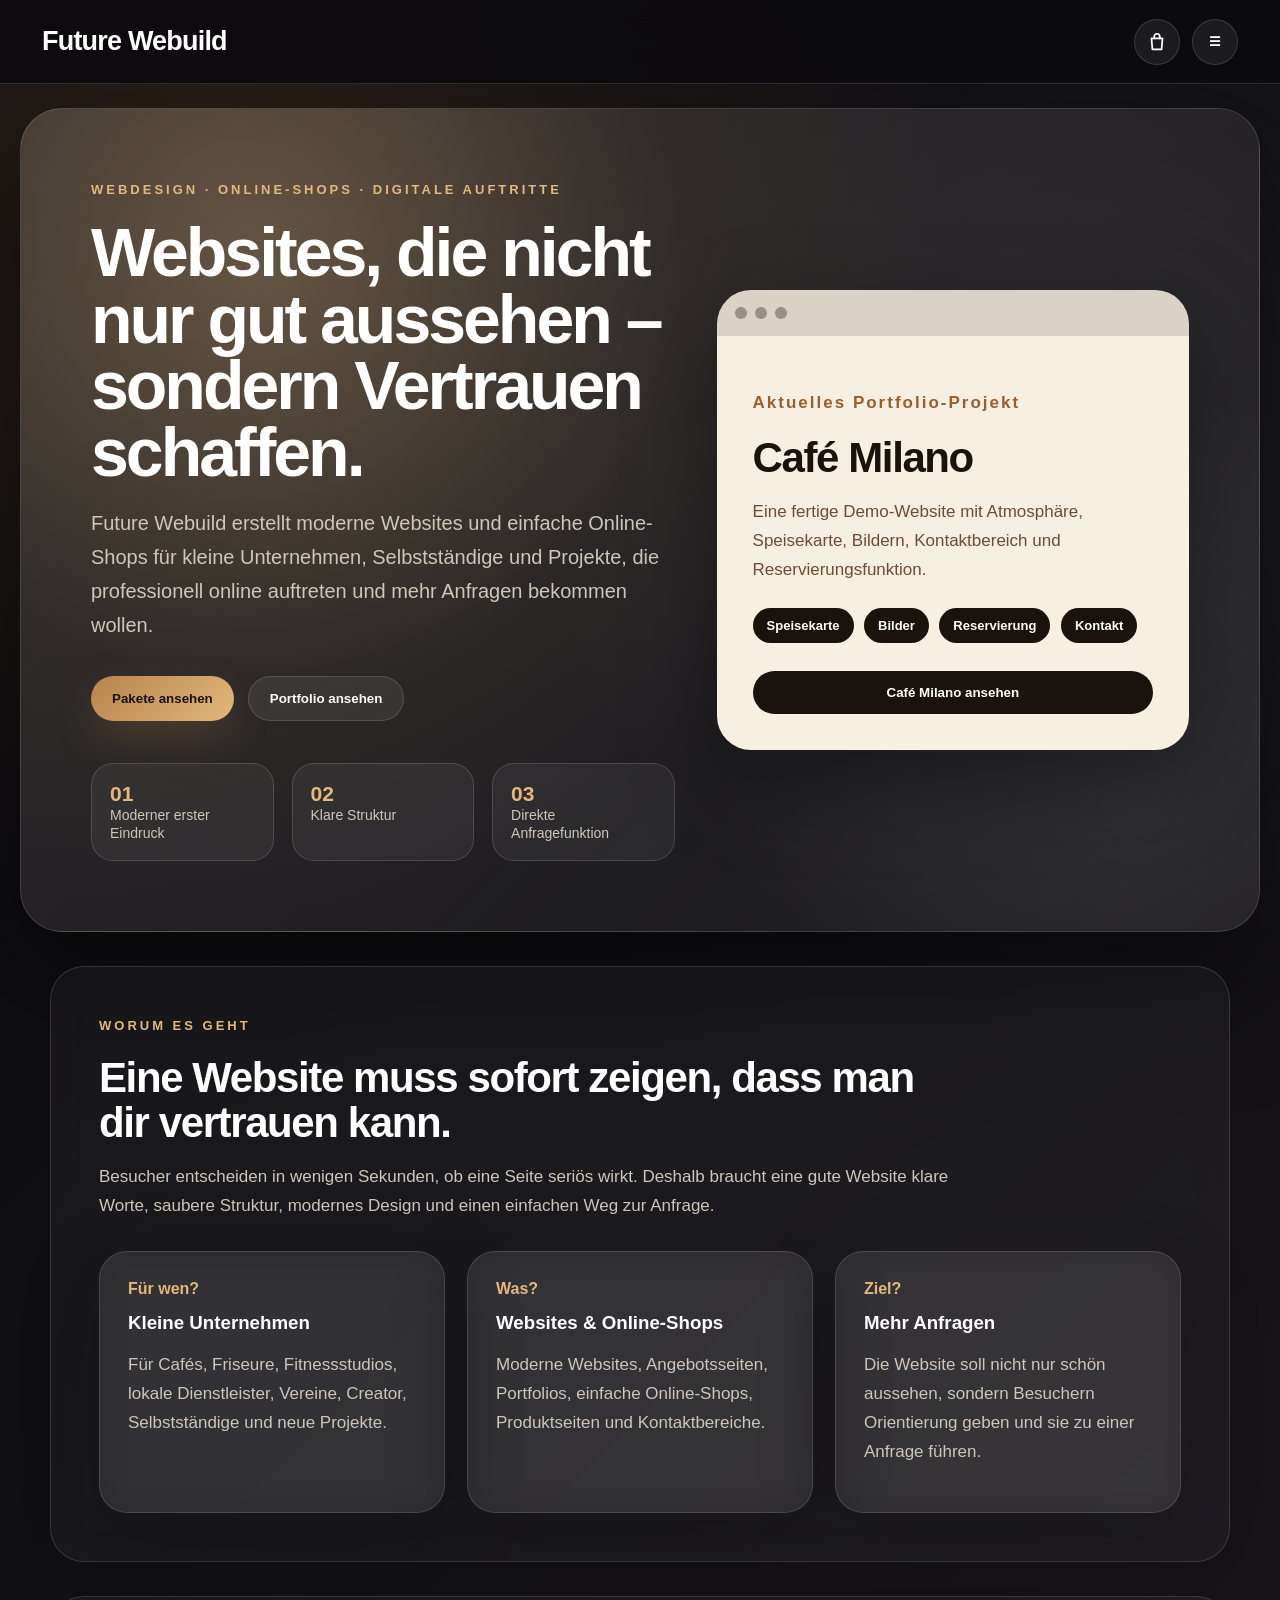
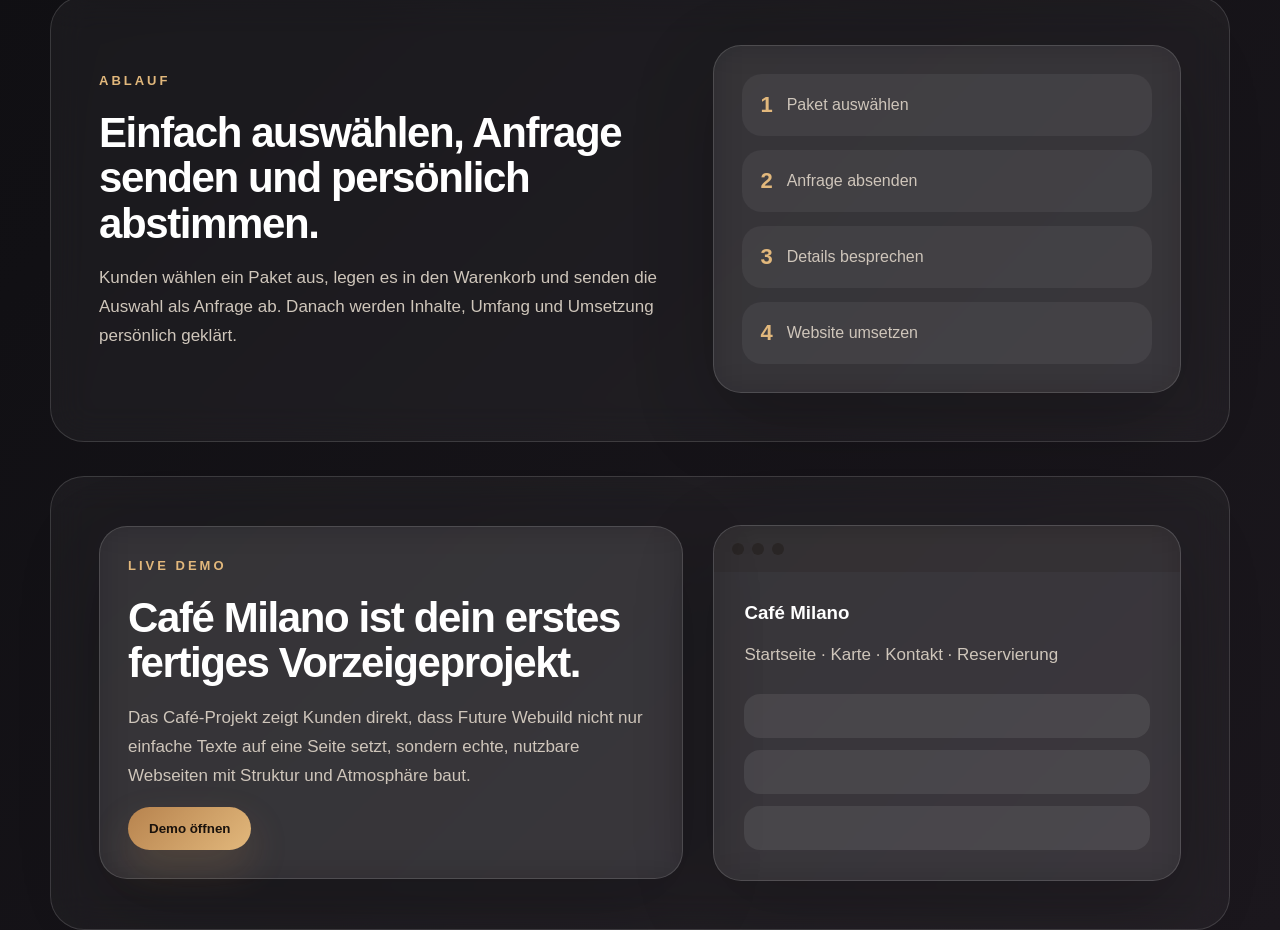
==== commit 7be6f916: "final future webuild premium update" ====
--- a/index.html
+++ b/index.html
@@ -8,18 +8,6 @@
 </head>
 <body>
 
-<div id="cookieBanner" class="cookie-banner">
-  <div>
-    <strong>Cookies & Datenschutz</strong>
-    <p>Diese Website nutzt aktuell keine Tracking-Cookies. Das Banner ist für spätere Erweiterungen vorbereitet.</p>
-  </div>
-  <div class="cookie-actions">
-    <button class="soft-btn" onclick="hideCookies()">Ablehnen</button>
-    <button class="soft-btn" onclick="hideCookies()">Einstellen</button>
-    <button class="primary-btn" onclick="hideCookies()">Akzeptieren</button>
-  </div>
-</div>
-
 <header class="header">
   <div class="brand" onclick="showPage('home')">Future Webuild</div>
 
@@ -46,13 +34,15 @@
 <main>
 
 <section id="home" class="page">
-  <div class="hero">
+  <div class="hero premium-hero">
     <div class="hero-content">
       <p class="eyebrow">WEBDESIGN · ONLINE-SHOPS · DIGITALE AUFTRITTE</p>
-      <h1>Deine Website soll nicht nur online sein. Sie soll Kunden überzeugen.</h1>
+
+      <h1>Websites, die nicht nur gut aussehen – sondern Vertrauen schaffen.</h1>
+
       <p class="hero-text">
         Future Webuild erstellt moderne Websites und einfache Online-Shops für kleine Unternehmen,
-        Selbstständige und Projekte, die seriös auftreten und mehr Anfragen bekommen wollen.
+        Selbstständige und Projekte, die professionell online auftreten und mehr Anfragen bekommen wollen.
       </p>
 
       <div class="hero-actions">
@@ -63,36 +53,54 @@
       <div class="trust-row">
         <div>
           <strong>01</strong>
-          <span>moderner Auftritt</span>
+          <span>Moderner erster Eindruck</span>
         </div>
         <div>
           <strong>02</strong>
-          <span>klare Angebote</span>
+          <span>Klare Struktur</span>
         </div>
         <div>
           <strong>03</strong>
-          <span>direkte Anfrage</span>
+          <span>Direkte Anfragefunktion</span>
         </div>
       </div>
     </div>
 
-    <div class="hero-card">
-      <p>Aktuelles Projekt</p>
-      <h2>Café Milano</h2>
-      <span>Speisekarte mit Bildern</span>
-      <span>Reservierung</span>
-      <span>Kontaktbereich</span>
-      <button onclick="openCafe()">Demo ansehen</button>
+    <div class="hero-showcase">
+      <div class="showcase-top">
+        <span></span>
+        <span></span>
+        <span></span>
+      </div>
+
+      <div class="showcase-body">
+        <p>Aktuelles Portfolio-Projekt</p>
+        <h2>Café Milano</h2>
+        <p>
+          Eine fertige Demo-Website mit Atmosphäre, Speisekarte, Bildern,
+          Kontaktbereich und Reservierungsfunktion.
+        </p>
+
+        <div class="showcase-tags">
+          <span>Speisekarte</span>
+          <span>Bilder</span>
+          <span>Reservierung</span>
+          <span>Kontakt</span>
+        </div>
+
+        <button onclick="openCafe()">Café Milano ansehen</button>
+      </div>
     </div>
   </div>
 
   <section class="section intro-section">
     <div class="section-head">
-      <p class="eyebrow">KLARER AUFTRITT</p>
-      <h2>Eine gute Website erklärt sofort, warum man dir vertrauen kann.</h2>
+      <p class="eyebrow">WORUM ES GEHT</p>
+      <h2>Eine Website muss sofort zeigen, dass man dir vertrauen kann.</h2>
       <p>
-        Besucher sollen nicht lange suchen. Sie sollen direkt verstehen, was du anbietest,
-        warum es seriös wirkt und wie sie Kontakt aufnehmen können.
+        Besucher entscheiden in wenigen Sekunden, ob eine Seite seriös wirkt.
+        Deshalb braucht eine gute Website klare Worte, saubere Struktur,
+        modernes Design und einen einfachen Weg zur Anfrage.
       </p>
     </div>
 
@@ -100,19 +108,28 @@
       <div class="info-card">
         <span>Für wen?</span>
         <h3>Kleine Unternehmen</h3>
-        <p>Für Cafés, Friseure, Fitnessstudios, Dienstleister, Creator, Vereine und Selbstständige.</p>
+        <p>
+          Für Cafés, Friseure, Fitnessstudios, lokale Dienstleister, Vereine,
+          Creator, Selbstständige und neue Projekte.
+        </p>
       </div>
 
       <div class="info-card">
         <span>Was?</span>
-        <h3>Websites & Shops</h3>
-        <p>Moderne Websites, einfache Online-Shops, Angebotsseiten, Portfolios und Kontaktseiten.</p>
+        <h3>Websites & Online-Shops</h3>
+        <p>
+          Moderne Websites, Angebotsseiten, Portfolios, einfache Online-Shops,
+          Produktseiten und Kontaktbereiche.
+        </p>
       </div>
 
       <div class="info-card">
         <span>Ziel?</span>
         <h3>Mehr Anfragen</h3>
-        <p>Der Fokus liegt auf einem professionellen Eindruck und einem einfachen Weg zur Anfrage.</p>
+        <p>
+          Die Website soll nicht nur schön aussehen, sondern Besuchern Orientierung geben
+          und sie zu einer Anfrage führen.
+        </p>
       </div>
     </div>
   </section>
@@ -120,18 +137,45 @@
   <section class="section split-section">
     <div>
       <p class="eyebrow">ABLAUF</p>
-      <h2>Einfach auswählen, anfragen und persönlich abstimmen.</h2>
+      <h2>Einfach auswählen, Anfrage senden und persönlich abstimmen.</h2>
       <p>
-        Du wählst ein Paket aus und sendest eine Anfrage. Danach wird persönlich geklärt,
-        was genau gebraucht wird. So bleibt der Start einfach und verständlich.
+        Kunden wählen ein Paket aus, legen es in den Warenkorb und senden die Auswahl
+        als Anfrage ab. Danach werden Inhalte, Umfang und Umsetzung persönlich geklärt.
       </p>
     </div>
 
     <div class="process-box">
       <div><strong>1</strong><span>Paket auswählen</span></div>
-      <div><strong>2</strong><span>Anfrage senden</span></div>
-      <div><strong>3</strong><span>Details abstimmen</span></div>
+      <div><strong>2</strong><span>Anfrage absenden</span></div>
+      <div><strong>3</strong><span>Details besprechen</span></div>
       <div><strong>4</strong><span>Website umsetzen</span></div>
+    </div>
+  </section>
+
+  <section class="section split-section reverse-mobile">
+    <div class="showcase-panel">
+      <p class="eyebrow">LIVE DEMO</p>
+      <h2>Café Milano ist dein erstes fertiges Vorzeigeprojekt.</h2>
+      <p>
+        Das Café-Projekt zeigt Kunden direkt, dass Future Webuild nicht nur einfache Texte
+        auf eine Seite setzt, sondern echte, nutzbare Webseiten mit Struktur und Atmosphäre baut.
+      </p>
+      <button class="primary-btn" onclick="openCafe()">Demo öffnen</button>
+    </div>
+
+    <div class="mini-browser">
+      <div class="mini-browser-top">
+        <span></span><span></span><span></span>
+      </div>
+      <div class="mini-browser-body">
+        <h3>Café Milano</h3>
+        <p>Startseite · Karte · Kontakt · Reservierung</p>
+        <div class="mini-lines">
+          <div></div>
+          <div></div>
+          <div></div>
+        </div>
+      </div>
     </div>
   </section>
 </section>
@@ -228,7 +272,8 @@
   <div class="notice">
     <h3>So läuft die Anfrage ab</h3>
     <p>
-      Paket auswählen, Anfrage senden, Rückmeldung erhalten. Danach werden Umfang, Inhalte und Umsetzung persönlich besprochen.
+      Paket auswählen, Anfrage senden, Rückmeldung erhalten.
+      Danach werden Umfang, Inhalte und Umsetzung persönlich besprochen.
     </p>
   </div>
 </section>
@@ -347,7 +392,8 @@
   <div class="about-text">
     <p>
       Viele kleine Unternehmen brauchen eine moderne Website, aber keine große Agentur mit komplizierten Abläufen.
-      Future Webuild soll genau diese Lücke füllen: bezahlbare Websites und einfache Online-Shops, die professionell wirken.
+      Future Webuild soll genau diese Lücke füllen: bezahlbare Websites und einfache Online-Shops,
+      die professionell wirken.
     </p>
 
     <p>
@@ -356,8 +402,8 @@
     </p>
 
     <p>
-      Mit Café Milano gibt es bereits ein fertiges Demo-Projekt. Weitere Demos wie eine Gym-Website und ein Online-Shop
-      sollen das Portfolio Schritt für Schritt erweitern.
+      Mit Café Milano gibt es bereits ein fertiges Demo-Projekt. Weitere Demos wie eine Gym-Website
+      und ein Online-Shop sollen das Portfolio Schritt für Schritt erweitern.
     </p>
   </div>
 
--- a/style.css
+++ b/style.css
@@ -130,15 +130,19 @@
   margin: 24px auto 0;
   padding: 70px;
   display: grid;
-  grid-template-columns: 1.1fr 0.75fr;
+  grid-template-columns: 1.05fr 0.85fr;
   gap: 42px;
   align-items: center;
   border-radius: 42px;
-  background:
-    linear-gradient(135deg, rgba(255,255,255,0.095), rgba(255,255,255,0.025)),
-    radial-gradient(circle at 20% 20%, rgba(183,131,78,0.15), transparent 34%);
   border: 1px solid var(--line);
   box-shadow: 0 45px 120px rgba(0,0,0,0.52);
+}
+
+.premium-hero {
+  background:
+    linear-gradient(135deg, rgba(248, 239, 227, 0.13), rgba(255,255,255,0.035)),
+    radial-gradient(circle at 20% 20%, rgba(226,184,124,0.22), transparent 35%),
+    radial-gradient(circle at 90% 85%, rgba(255,255,255,0.07), transparent 32%);
 }
 
 .eyebrow {
@@ -244,25 +248,51 @@
   font-size: 14px;
 }
 
-.hero-card {
-  padding: 34px;
+.hero-showcase {
+  overflow: hidden;
   border-radius: 34px;
   background: var(--cream);
   color: var(--dark);
   box-shadow: 0 32px 90px rgba(0,0,0,0.4);
 }
 
-.hero-card p {
+.showcase-top,
+.mini-browser-top {
+  height: 46px;
+  background: rgba(26,18,12,0.13);
+  display: flex;
+  align-items: center;
+  gap: 8px;
+  padding: 0 18px;
+}
+
+.showcase-top span,
+.mini-browser-top span {
+  width: 12px;
+  height: 12px;
+  border-radius: 999px;
+  background: rgba(26,18,12,0.35);
+}
+
+.showcase-body {
+  padding: 36px;
+}
+
+.showcase-body p {
+  color: #6f4a34;
+}
+
+.showcase-body > p:first-child {
   color: #9a5e2b;
   font-weight: 900;
   letter-spacing: 2px;
 }
 
-.hero-card h2 {
+.showcase-body h2 {
   color: var(--dark);
 }
 
-.hero-card span {
+.showcase-tags span {
   display: inline-block;
   background: var(--dark);
   color: white;
@@ -273,7 +303,7 @@
   font-size: 13px;
 }
 
-.hero-card button {
+.showcase-body button {
   margin-top: 28px;
   width: 100%;
   padding: 14px 20px;
@@ -329,7 +359,9 @@
 .orders-box,
 .mini-note,
 .about-highlight,
-.about-deep {
+.about-deep,
+.showcase-panel,
+.mini-browser {
   background: var(--panel);
   border: 1px solid var(--line);
   border-radius: 28px;
@@ -342,7 +374,8 @@
 .orders-box,
 .mini-note,
 .about-highlight,
-.about-deep {
+.about-deep,
+.showcase-panel {
   padding: 28px;
 }
 
@@ -384,6 +417,26 @@
 .process-box span,
 .about-list span {
   color: var(--muted);
+}
+
+.mini-browser {
+  overflow: hidden;
+}
+
+.mini-browser-body {
+  padding: 30px;
+}
+
+.mini-lines {
+  display: grid;
+  gap: 12px;
+  margin-top: 24px;
+}
+
+.mini-lines div {
+  height: 44px;
+  border-radius: 16px;
+  background: rgba(255,255,255,0.08);
 }
 
 .page-head {
@@ -597,35 +650,6 @@
 
 .checkout-total {
   font-size: 20px;
-}
-
-.cookie-banner {
-  position: fixed;
-  left: 20px;
-  right: 20px;
-  bottom: 20px;
-  background: var(--cream);
-  color: var(--dark);
-  border-radius: 24px;
-  padding: 18px;
-  display: flex;
-  justify-content: space-between;
-  gap: 20px;
-  z-index: 3000;
-  box-shadow: 0 24px 70px rgba(0,0,0,0.25);
-}
-
-.cookie-banner p {
-  color: #6f4a34;
-  margin: 6px 0 0;
-  font-size: 14px;
-}
-
-.cookie-actions {
-  display: flex;
-  gap: 10px;
-  align-items: center;
-  flex-wrap: wrap;
 }
 
 .hidden {
@@ -681,8 +705,4 @@
   .portfolio-card.reverse .portfolio-visual {
     order: 0;
   }
-
-  .cookie-banner {
-    flex-direction: column;
-  }
 }
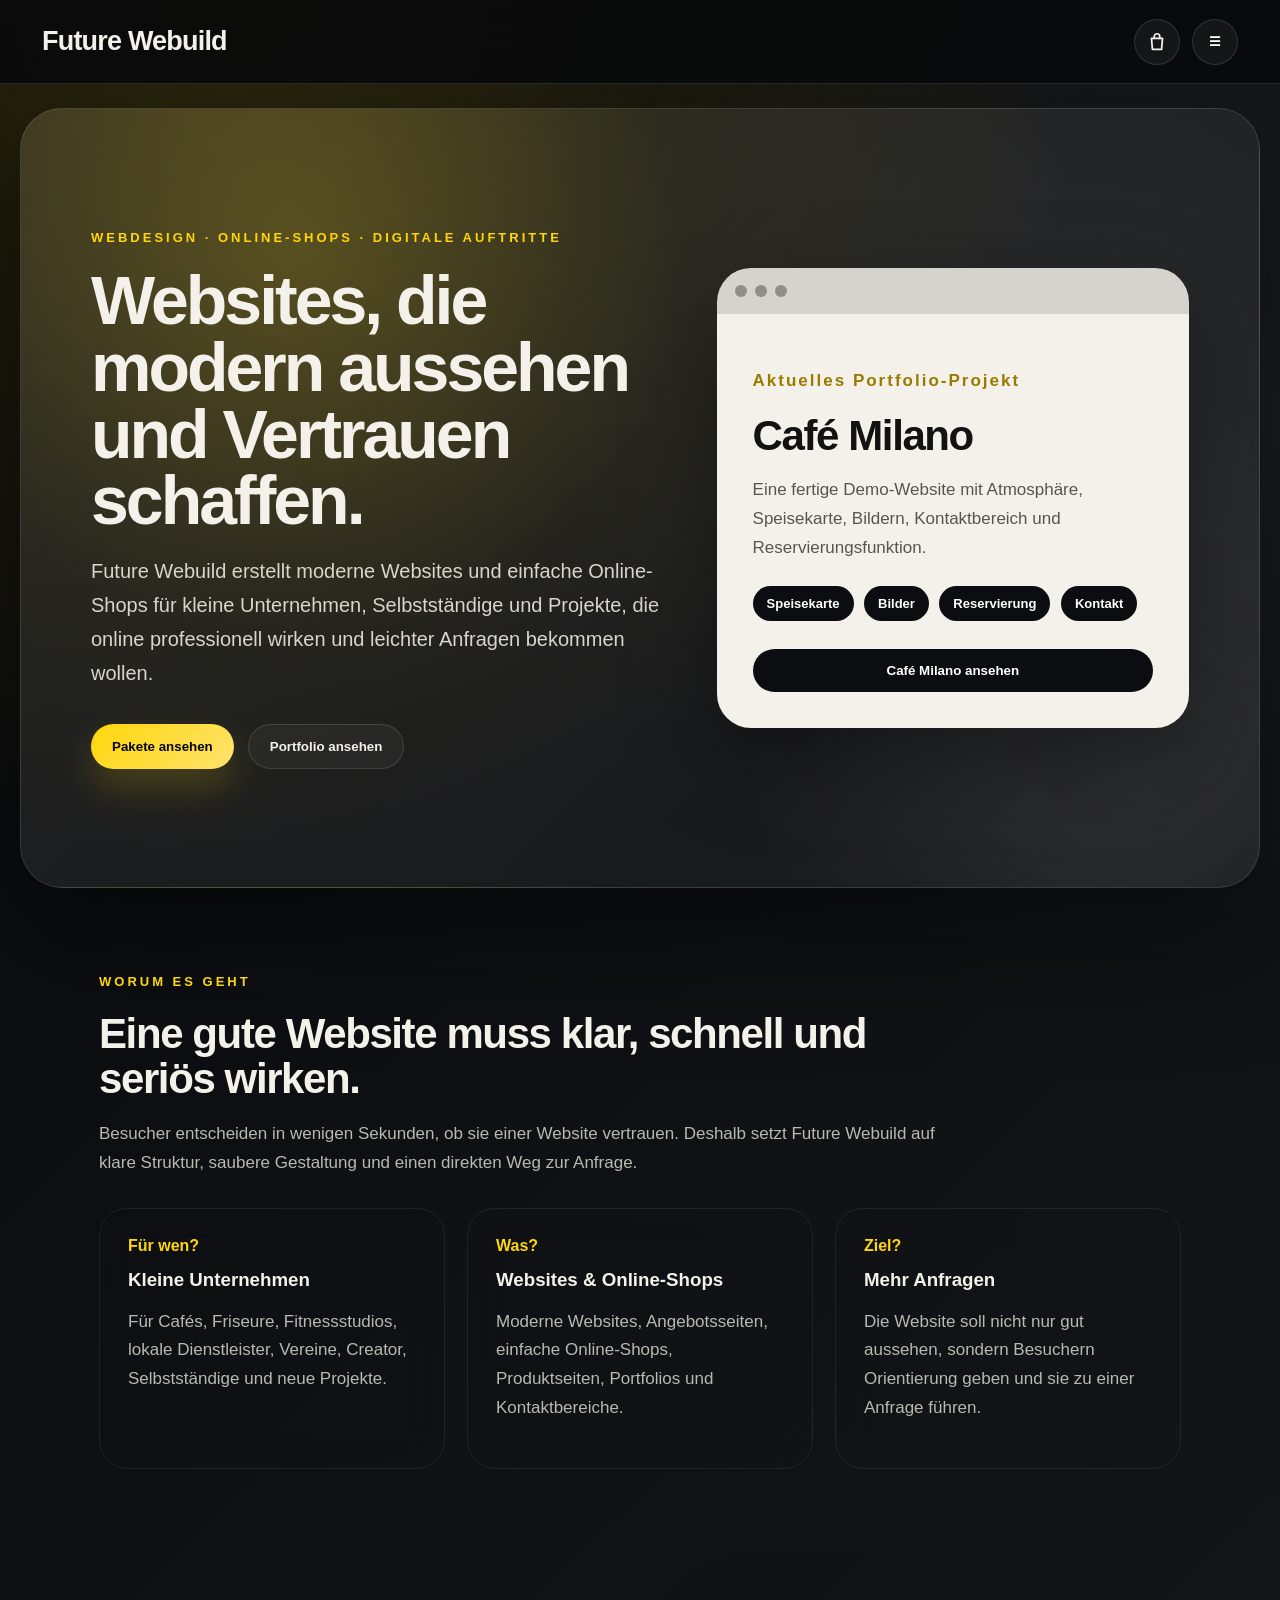
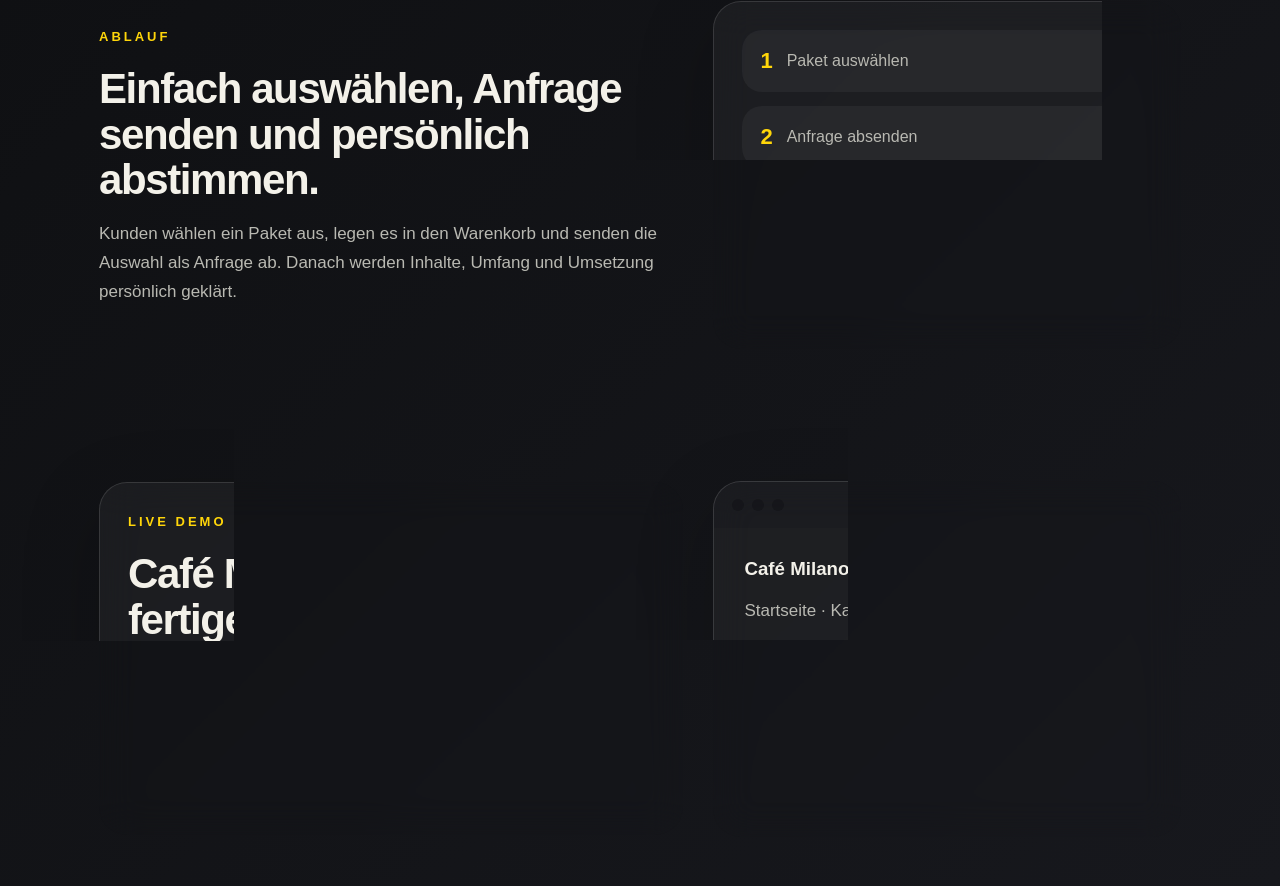
==== commit 38e19f00: "yellow cream mobile final design" ====
--- a/index.html
+++ b/index.html
@@ -19,7 +19,7 @@
       </svg>
     </button>
 
-    <button class="menu-btn" onclick="toggleMenu()">☰</button>
+    <button class="menu-btn" onclick="toggleMenu()" aria-label="Menü öffnen">☰</button>
   </div>
 
   <div id="menuDropdown" class="menu-dropdown hidden">
@@ -38,31 +38,16 @@
     <div class="hero-content">
       <p class="eyebrow">WEBDESIGN · ONLINE-SHOPS · DIGITALE AUFTRITTE</p>
 
-      <h1>Websites, die nicht nur gut aussehen – sondern Vertrauen schaffen.</h1>
+      <h1>Websites, die modern aussehen und Vertrauen schaffen.</h1>
 
       <p class="hero-text">
         Future Webuild erstellt moderne Websites und einfache Online-Shops für kleine Unternehmen,
-        Selbstständige und Projekte, die professionell online auftreten und mehr Anfragen bekommen wollen.
+        Selbstständige und Projekte, die online professionell wirken und leichter Anfragen bekommen wollen.
       </p>
 
       <div class="hero-actions">
         <button class="primary-btn" onclick="showPage('packages')">Pakete ansehen</button>
         <button class="secondary-btn" onclick="showPage('portfolio')">Portfolio ansehen</button>
-      </div>
-
-      <div class="trust-row">
-        <div>
-          <strong>01</strong>
-          <span>Moderner erster Eindruck</span>
-        </div>
-        <div>
-          <strong>02</strong>
-          <span>Klare Struktur</span>
-        </div>
-        <div>
-          <strong>03</strong>
-          <span>Direkte Anfragefunktion</span>
-        </div>
       </div>
     </div>
 
@@ -93,18 +78,17 @@
     </div>
   </div>
 
-  <section class="section intro-section">
+  <section class="section intro-section clean-section">
     <div class="section-head">
       <p class="eyebrow">WORUM ES GEHT</p>
-      <h2>Eine Website muss sofort zeigen, dass man dir vertrauen kann.</h2>
+      <h2>Eine gute Website muss klar, schnell und seriös wirken.</h2>
       <p>
-        Besucher entscheiden in wenigen Sekunden, ob eine Seite seriös wirkt.
-        Deshalb braucht eine gute Website klare Worte, saubere Struktur,
-        modernes Design und einen einfachen Weg zur Anfrage.
-      </p>
-    </div>
-
-    <div class="cards-grid">
+        Besucher entscheiden in wenigen Sekunden, ob sie einer Website vertrauen.
+        Deshalb setzt Future Webuild auf klare Struktur, saubere Gestaltung und einen direkten Weg zur Anfrage.
+      </p>
+    </div>
+
+    <div class="cards-grid cleaner-cards">
       <div class="info-card">
         <span>Für wen?</span>
         <h3>Kleine Unternehmen</h3>
@@ -118,8 +102,8 @@
         <span>Was?</span>
         <h3>Websites & Online-Shops</h3>
         <p>
-          Moderne Websites, Angebotsseiten, Portfolios, einfache Online-Shops,
-          Produktseiten und Kontaktbereiche.
+          Moderne Websites, Angebotsseiten, einfache Online-Shops,
+          Produktseiten, Portfolios und Kontaktbereiche.
         </p>
       </div>
 
@@ -127,14 +111,14 @@
         <span>Ziel?</span>
         <h3>Mehr Anfragen</h3>
         <p>
-          Die Website soll nicht nur schön aussehen, sondern Besuchern Orientierung geben
+          Die Website soll nicht nur gut aussehen, sondern Besuchern Orientierung geben
           und sie zu einer Anfrage führen.
         </p>
       </div>
     </div>
   </section>
 
-  <section class="section split-section">
+  <section class="section split-section clean-section">
     <div>
       <p class="eyebrow">ABLAUF</p>
       <h2>Einfach auswählen, Anfrage senden und persönlich abstimmen.</h2>
@@ -152,13 +136,13 @@
     </div>
   </section>
 
-  <section class="section split-section reverse-mobile">
+  <section class="section split-section reverse-mobile clean-section">
     <div class="showcase-panel">
       <p class="eyebrow">LIVE DEMO</p>
       <h2>Café Milano ist dein erstes fertiges Vorzeigeprojekt.</h2>
       <p>
-        Das Café-Projekt zeigt Kunden direkt, dass Future Webuild nicht nur einfache Texte
-        auf eine Seite setzt, sondern echte, nutzbare Webseiten mit Struktur und Atmosphäre baut.
+        Das Café-Projekt zeigt Kunden direkt, dass Future Webuild nicht nur Texte auf eine Seite setzt,
+        sondern echte, nutzbare Webseiten mit Struktur und Atmosphäre baut.
       </p>
       <button class="primary-btn" onclick="openCafe()">Demo öffnen</button>
     </div>
--- a/style.css
+++ b/style.css
@@ -3,16 +3,22 @@
 }
 
 :root {
-  --bg: #111014;
-  --bg2: #1b171d;
-  --panel: rgba(255, 255, 255, 0.07);
-  --cream: #f8efe3;
-  --warm: #b7834e;
-  --warm2: #e2b87c;
+  --bg: #08090b;
+  --bg2: #101114;
+  --bg3: #17181d;
+  --panel: rgba(255, 255, 255, 0.045);
+  --panel-strong: rgba(255, 255, 255, 0.075);
+  --cream: #f3f1e9;
+  --chalk: #d8d6cc;
+  --yellow: #ffd60a;
+  --yellow-soft: #ffe36e;
+  --yellow-deep: #d6a800;
   --text: #ffffff;
-  --muted: #cfc6bb;
-  --line: rgba(255, 255, 255, 0.14);
-  --dark: #1a120c;
+  --muted: #b9b9b2;
+  --muted2: #8f908b;
+  --line: rgba(255, 255, 255, 0.12);
+  --line-strong: rgba(255, 255, 255, 0.20);
+  --dark: #0c0d10;
   --danger: #ef4444;
 }
 
@@ -22,9 +28,9 @@
   font-family: Arial, sans-serif;
   color: var(--text);
   background:
-    radial-gradient(circle at 18% 8%, rgba(183, 131, 78, 0.18), transparent 28%),
-    radial-gradient(circle at 85% 18%, rgba(255, 255, 255, 0.06), transparent 24%),
-    linear-gradient(135deg, #0c0b0e, var(--bg), var(--bg2));
+    radial-gradient(circle at 18% 0%, rgba(255, 214, 10, 0.14), transparent 32%),
+    radial-gradient(circle at 88% 16%, rgba(243, 241, 233, 0.08), transparent 24%),
+    linear-gradient(135deg, var(--bg), var(--bg2) 48%, var(--bg3));
 }
 
 .header {
@@ -33,7 +39,7 @@
   width: 100%;
   height: 84px;
   padding: 0 42px;
-  background: rgba(12, 11, 14, 0.9);
+  background: rgba(8, 9, 11, 0.90);
   backdrop-filter: blur(18px);
   border-bottom: 1px solid var(--line);
   display: flex;
@@ -47,6 +53,7 @@
   font-weight: 900;
   letter-spacing: -0.8px;
   cursor: pointer;
+  color: var(--cream);
 }
 
 .header-actions {
@@ -72,7 +79,7 @@
   width: 46px;
   height: 46px;
   border-radius: 999px;
-  background: rgba(255, 255, 255, 0.07);
+  background: rgba(255, 255, 255, 0.055);
   border: 1px solid var(--line);
   color: white;
   display: flex;
@@ -80,11 +87,17 @@
   justify-content: center;
 }
 
+.menu-btn:hover,
+.cart-btn:hover {
+  border-color: rgba(255, 214, 10, 0.55);
+  box-shadow: 0 0 28px rgba(255, 214, 10, 0.12);
+}
+
 .bag-icon {
   width: 22px;
   height: 22px;
   fill: none;
-  stroke: white;
+  stroke: var(--cream);
   stroke-width: 1.9;
   stroke-linecap: round;
   stroke-linejoin: round;
@@ -140,14 +153,14 @@
 
 .premium-hero {
   background:
-    linear-gradient(135deg, rgba(248, 239, 227, 0.13), rgba(255,255,255,0.035)),
-    radial-gradient(circle at 20% 20%, rgba(226,184,124,0.22), transparent 35%),
-    radial-gradient(circle at 90% 85%, rgba(255,255,255,0.07), transparent 32%);
+    linear-gradient(135deg, rgba(243, 241, 233, 0.10), rgba(255,255,255,0.025)),
+    radial-gradient(circle at 22% 18%, rgba(255, 214, 10, 0.18), transparent 34%),
+    radial-gradient(circle at 90% 85%, rgba(243, 241, 233, 0.08), transparent 30%);
 }
 
 .eyebrow {
   margin: 0 0 18px;
-  color: var(--warm2);
+  color: var(--yellow);
   font-size: 13px;
   letter-spacing: 3px;
   font-weight: 900;
@@ -158,6 +171,7 @@
   font-size: 68px;
   line-height: 0.98;
   letter-spacing: -3px;
+  color: var(--cream);
 }
 
 h2 {
@@ -165,10 +179,12 @@
   font-size: 42px;
   line-height: 1.08;
   letter-spacing: -1.4px;
+  color: var(--cream);
 }
 
 h3 {
   margin: 0 0 10px;
+  color: var(--cream);
 }
 
 p {
@@ -180,6 +196,7 @@
 .hero-text {
   max-width: 760px;
   font-size: 20px;
+  color: var(--chalk);
 }
 
 .hero-actions {
@@ -198,15 +215,19 @@
 }
 
 .primary-btn {
-  background: linear-gradient(135deg, var(--warm), var(--warm2));
-  color: var(--dark);
-  box-shadow: 0 18px 38px rgba(183,131,78,0.22);
+  background: linear-gradient(135deg, var(--yellow), var(--yellow-soft));
+  color: #050505;
+  box-shadow: 0 18px 38px rgba(255, 214, 10, 0.20);
 }
 
 .secondary-btn {
-  color: white;
-  background: rgba(255,255,255,0.07);
+  color: var(--cream);
+  background: rgba(255,255,255,0.045);
   border: 1px solid var(--line);
+}
+
+.secondary-btn:hover {
+  border-color: rgba(255, 214, 10, 0.45);
 }
 
 .danger-btn {
@@ -221,31 +242,6 @@
 
 .full {
   width: 100%;
-}
-
-.trust-row {
-  margin-top: 42px;
-  display: grid;
-  grid-template-columns: repeat(3, 1fr);
-  gap: 18px;
-}
-
-.trust-row div {
-  padding: 18px;
-  border-radius: 22px;
-  background: rgba(255,255,255,0.055);
-  border: 1px solid var(--line);
-}
-
-.trust-row strong {
-  display: block;
-  color: var(--warm2);
-  font-size: 21px;
-}
-
-.trust-row span {
-  color: var(--muted);
-  font-size: 14px;
 }
 
 .hero-showcase {
@@ -259,7 +255,7 @@
 .showcase-top,
 .mini-browser-top {
   height: 46px;
-  background: rgba(26,18,12,0.13);
+  background: rgba(12,13,16,0.13);
   display: flex;
   align-items: center;
   gap: 8px;
@@ -271,7 +267,7 @@
   width: 12px;
   height: 12px;
   border-radius: 999px;
-  background: rgba(26,18,12,0.35);
+  background: rgba(12,13,16,0.35);
 }
 
 .showcase-body {
@@ -279,17 +275,17 @@
 }
 
 .showcase-body p {
-  color: #6f4a34;
+  color: #565650;
 }
 
 .showcase-body > p:first-child {
-  color: #9a5e2b;
+  color: #9a7a00;
   font-weight: 900;
   letter-spacing: 2px;
 }
 
 .showcase-body h2 {
-  color: var(--dark);
+  color: #121212;
 }
 
 .showcase-tags span {
@@ -329,9 +325,13 @@
   margin-top: 34px;
   padding: 48px;
   border-radius: 34px;
-  background: rgba(255,255,255,0.045);
-  border: 1px solid var(--line);
-  backdrop-filter: blur(18px);
+  background: transparent;
+  border: 1px solid transparent;
+}
+
+.clean-section {
+  border-color: transparent;
+  box-shadow: none;
 }
 
 .section-head {
@@ -344,6 +344,12 @@
   display: grid;
   grid-template-columns: repeat(3, 1fr);
   gap: 22px;
+}
+
+.cleaner-cards .info-card {
+  background: transparent;
+  box-shadow: none;
+  border-color: rgba(255, 255, 255, 0.08);
 }
 
 .info-card,
@@ -365,7 +371,7 @@
   background: var(--panel);
   border: 1px solid var(--line);
   border-radius: 28px;
-  box-shadow: 0 24px 80px rgba(0,0,0,0.24);
+  box-shadow: 0 24px 80px rgba(0,0,0,0.20);
   backdrop-filter: blur(18px);
 }
 
@@ -381,7 +387,7 @@
 
 .info-card span {
   display: inline-block;
-  color: var(--warm2);
+  color: var(--yellow);
   font-weight: 900;
   margin-bottom: 14px;
 }
@@ -402,7 +408,7 @@
 .about-list div {
   padding: 18px;
   border-radius: 20px;
-  background: rgba(255,255,255,0.055);
+  background: rgba(255,255,255,0.045);
   display: flex;
   align-items: center;
   gap: 14px;
@@ -410,7 +416,7 @@
 
 .process-box strong,
 .about-list strong {
-  color: var(--warm2);
+  color: var(--yellow);
   font-size: 22px;
 }
 
@@ -464,19 +470,19 @@
 }
 
 .price-card.featured {
-  border: 2px solid rgba(226,184,124,0.42);
+  border: 2px solid rgba(255, 214, 10, 0.42);
   transform: translateY(-10px);
 }
 
 .label {
-  color: var(--warm2);
+  color: var(--yellow);
   font-size: 13px;
   letter-spacing: 2px;
   font-weight: 900;
 }
 
 .price {
-  color: white;
+  color: var(--cream);
   font-size: 52px;
   font-weight: 900;
   margin: 12px 0;
@@ -486,7 +492,7 @@
   position: absolute;
   top: 20px;
   right: 20px;
-  background: linear-gradient(135deg, var(--warm), var(--warm2));
+  background: linear-gradient(135deg, var(--yellow), var(--yellow-soft));
   color: var(--dark);
   padding: 8px 13px;
   border-radius: 999px;
@@ -525,27 +531,27 @@
 }
 
 .cafe-visual {
-  background: #fff8ee;
+  background: var(--cream);
 }
 
 .next-visual {
   background:
-    radial-gradient(circle at 20% 20%, rgba(183,131,78,0.25), transparent 35%),
+    radial-gradient(circle at 20% 20%, rgba(255, 214, 10, 0.16), transparent 35%),
     #0b0f18;
 }
 
 .portfolio-visual p {
-  color: #a15c2f;
+  color: #9a7a00;
   font-weight: 900;
   letter-spacing: 2px;
 }
 
 .next-visual p {
-  color: var(--warm2);
+  color: var(--yellow);
 }
 
 .portfolio-visual h2 {
-  color: #3b2416;
+  color: #121212;
   max-width: 470px;
 }
 
@@ -609,7 +615,7 @@
 .checkout-item {
   padding: 18px;
   border-radius: 18px;
-  background: rgba(255,255,255,0.065);
+  background: rgba(255,255,255,0.055);
   border: 1px solid var(--line);
   display: flex;
   justify-content: space-between;
@@ -629,6 +635,7 @@
 
 label {
   font-weight: 900;
+  color: var(--cream);
 }
 
 input,
@@ -641,6 +648,8 @@
   font-family: Arial, sans-serif;
   font-weight: 700;
   outline: none;
+  background: var(--cream);
+  color: var(--dark);
 }
 
 textarea {
@@ -668,21 +677,44 @@
   }
 }
 
+/* TABLET */
 @media (max-width: 950px) {
   .header {
+    height: 76px;
     padding: 0 18px;
+  }
+
+  main {
+    padding-top: 76px;
+  }
+
+  .brand {
+    font-size: 22px;
+  }
+
+  .menu-btn,
+  .cart-btn {
+    width: 44px;
+    height: 44px;
+  }
+
+  .menu-dropdown {
+    top: 84px;
+    right: 18px;
+    width: calc(100% - 36px);
   }
 
   h1 {
     font-size: 44px;
+    letter-spacing: -1.8px;
   }
 
   h2 {
     font-size: 32px;
+    letter-spacing: -0.8px;
   }
 
   .hero,
-  .trust-row,
   .cards-grid,
   .split-section,
   .price-grid,
@@ -696,6 +728,7 @@
 
   .hero {
     padding: 42px 24px;
+    min-height: auto;
   }
 
   .price-card.featured {
@@ -705,4 +738,295 @@
   .portfolio-card.reverse .portfolio-visual {
     order: 0;
   }
+
+  .section,
+  .page-head,
+  .price-grid,
+  .portfolio-card,
+  .cart-layout,
+  .contact-layout,
+  .checkout-layout,
+  .simple-page,
+  .category-title {
+    width: min(100% - 28px, 1180px);
+  }
+
+  .section {
+    padding: 30px;
+  }
+}
+
+/* HANDY */
+@media (max-width: 620px) {
+  body {
+    background:
+      radial-gradient(circle at 20% 0%, rgba(255, 214, 10, 0.13), transparent 36%),
+      linear-gradient(135deg, #08090b, #131418);
+  }
+
+  .header {
+    height: 70px;
+    padding: 0 14px;
+  }
+
+  main {
+    padding-top: 70px;
+  }
+
+  .brand {
+    font-size: 19px;
+    letter-spacing: -0.4px;
+  }
+
+  .header-actions {
+    gap: 8px;
+  }
+
+  .menu-btn,
+  .cart-btn {
+    width: 40px;
+    height: 40px;
+  }
+
+  .bag-icon {
+    width: 20px;
+    height: 20px;
+  }
+
+  .menu-dropdown {
+    top: 78px;
+    right: 12px;
+    width: calc(100% - 24px);
+    border-radius: 20px;
+  }
+
+  .menu-dropdown button {
+    padding: 14px;
+    font-size: 15px;
+  }
+
+  .hero {
+    width: calc(100% - 20px);
+    margin-top: 12px;
+    padding: 28px 18px;
+    border-radius: 28px;
+    gap: 24px;
+  }
+
+  .eyebrow {
+    font-size: 11px;
+    letter-spacing: 2px;
+    margin-bottom: 12px;
+  }
+
+  h1 {
+    font-size: 34px;
+    line-height: 1.02;
+    letter-spacing: -1.2px;
+  }
+
+  h2 {
+    font-size: 28px;
+    line-height: 1.12;
+  }
+
+  h3 {
+    font-size: 20px;
+  }
+
+  p {
+    font-size: 15.5px;
+    line-height: 1.6;
+  }
+
+  .hero-text {
+    font-size: 16px;
+  }
+
+  .hero-actions {
+    display: grid;
+    grid-template-columns: 1fr;
+    gap: 10px;
+    margin-top: 24px;
+  }
+
+  .primary-btn,
+  .secondary-btn,
+  .danger-btn,
+  .soft-btn {
+    width: 100%;
+    padding: 14px 18px;
+    font-size: 15px;
+  }
+
+  .hero-showcase {
+    border-radius: 24px;
+  }
+
+  .showcase-body {
+    padding: 24px;
+  }
+
+  .showcase-body h2 {
+    font-size: 30px;
+  }
+
+  .showcase-tags span {
+    font-size: 12px;
+    padding: 9px 11px;
+  }
+
+  .section,
+  .page-head,
+  .price-grid,
+  .portfolio-card,
+  .cart-layout,
+  .contact-layout,
+  .checkout-layout,
+  .simple-page,
+  .category-title {
+    width: calc(100% - 20px);
+  }
+
+  .section {
+    margin-top: 18px;
+    padding: 24px 18px;
+    border-radius: 26px;
+  }
+
+  .section-head {
+    margin-bottom: 20px;
+  }
+
+  .info-card,
+  .process-box,
+  .price-card,
+  .notice,
+  .cart-box,
+  .summary-box,
+  .contact-form,
+  .contact-side,
+  .checkout-side,
+  .orders-box,
+  .mini-note,
+  .about-highlight,
+  .about-deep,
+  .showcase-panel {
+    padding: 22px;
+    border-radius: 22px;
+  }
+
+  .cards-grid,
+  .price-grid {
+    gap: 14px;
+  }
+
+  .page-head {
+    padding: 38px 8px 24px;
+  }
+
+  .page-head h1 {
+    font-size: 36px;
+  }
+
+  .category-title {
+    margin-top: 24px;
+    margin-bottom: 14px;
+    font-size: 26px;
+  }
+
+  .price-card.featured {
+    border-width: 1px;
+  }
+
+  .price {
+    font-size: 42px;
+  }
+
+  .badge {
+    position: static;
+    display: inline-block;
+    margin-bottom: 14px;
+  }
+
+  .portfolio-card {
+    border-radius: 24px;
+  }
+
+  .portfolio-visual {
+    min-height: 300px;
+    padding: 28px 22px;
+  }
+
+  .portfolio-info {
+    padding: 26px 22px;
+  }
+
+  .portfolio-visual h2 {
+    font-size: 30px;
+  }
+
+  .cart-item,
+  .checkout-item {
+    align-items: flex-start;
+    flex-direction: column;
+    gap: 12px;
+  }
+
+  .cart-item .danger-btn {
+    width: auto;
+  }
+
+  .summary-box h3 {
+    font-size: 38px;
+  }
+
+  input,
+  select,
+  textarea {
+    font-size: 16px;
+    padding: 15px;
+  }
+
+  .about-page {
+    padding-top: 38px;
+  }
+
+  .about-list div,
+  .process-box div {
+    align-items: flex-start;
+  }
+
+  .mini-browser-body {
+    padding: 22px;
+  }
+
+  .reverse-mobile .showcase-panel {
+    order: 2;
+  }
+
+  .reverse-mobile .mini-browser {
+    order: 1;
+  }
+}
+
+/* KLEINE HANDYS */
+@media (max-width: 380px) {
+  h1 {
+    font-size: 30px;
+  }
+
+  .hero {
+    padding: 24px 15px;
+  }
+
+  .brand {
+    font-size: 17px;
+  }
+
+  .menu-btn,
+  .cart-btn {
+    width: 38px;
+    height: 38px;
+  }
 }
